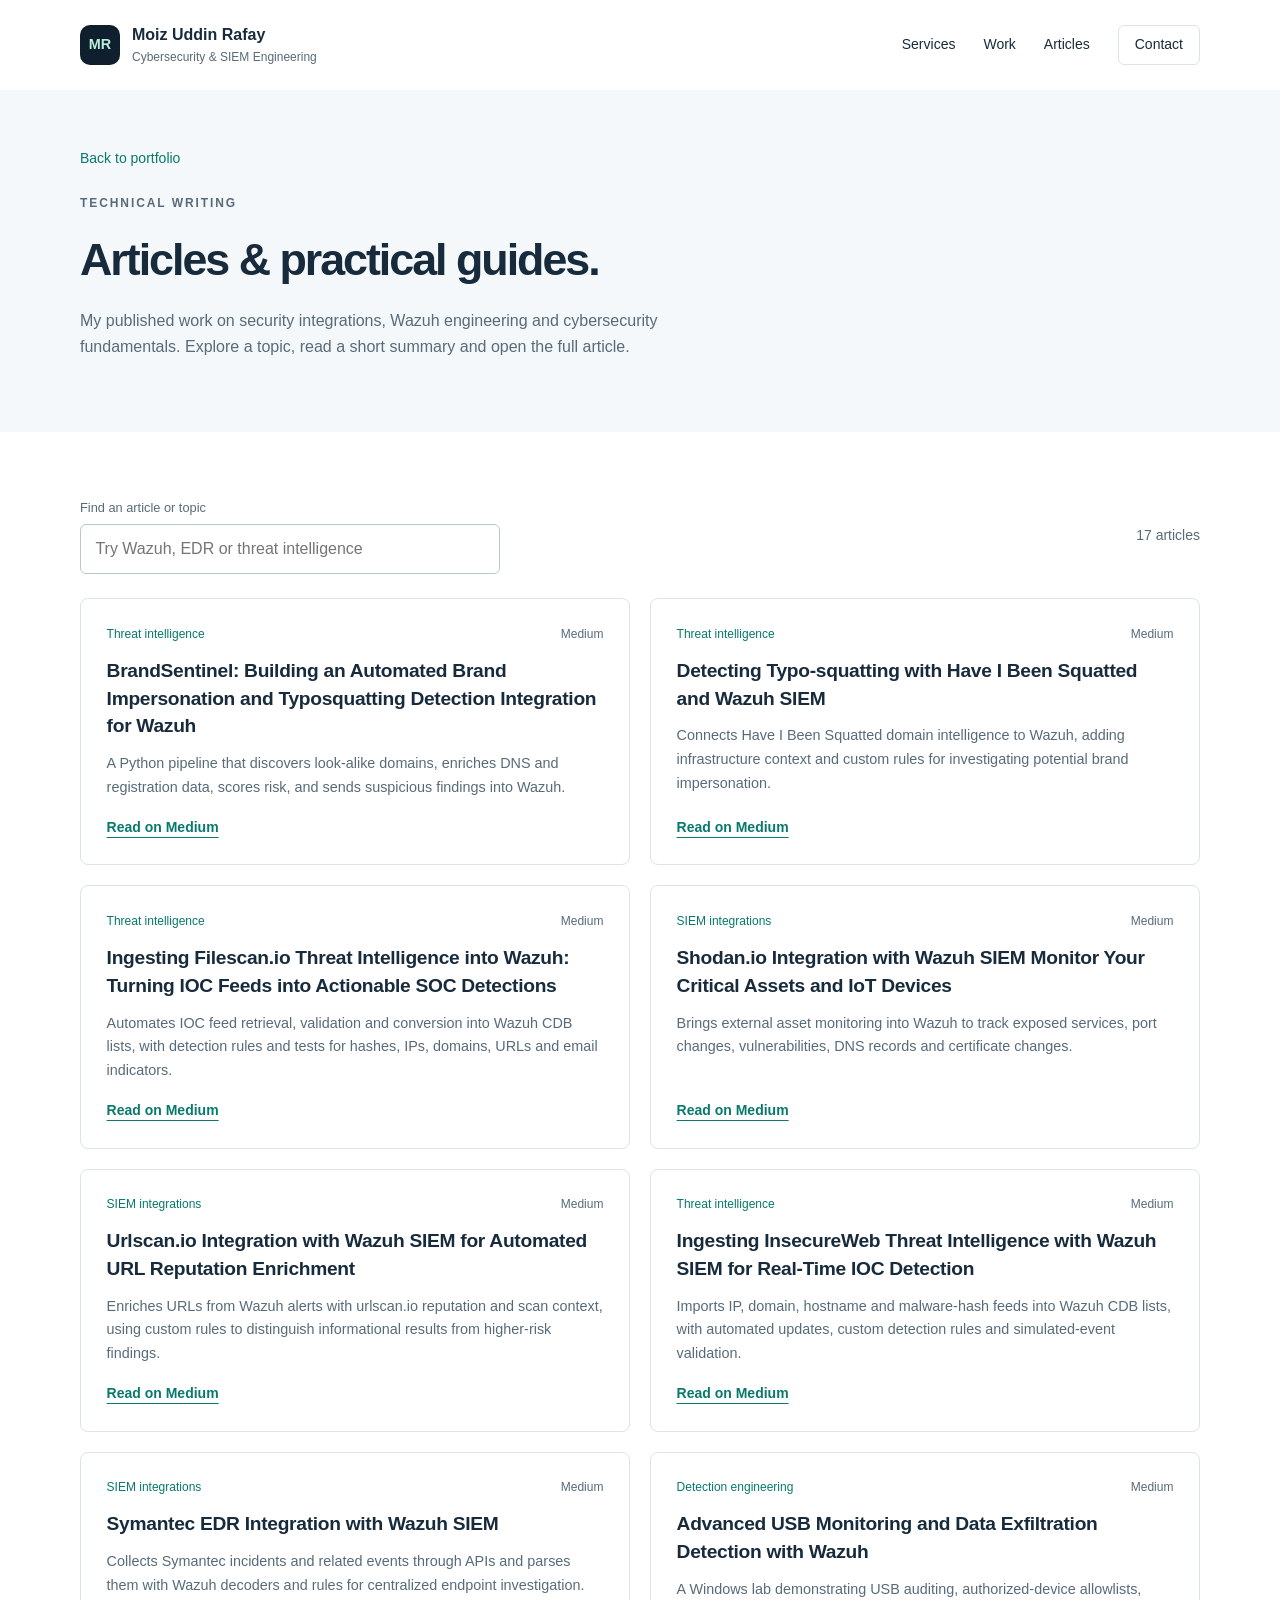
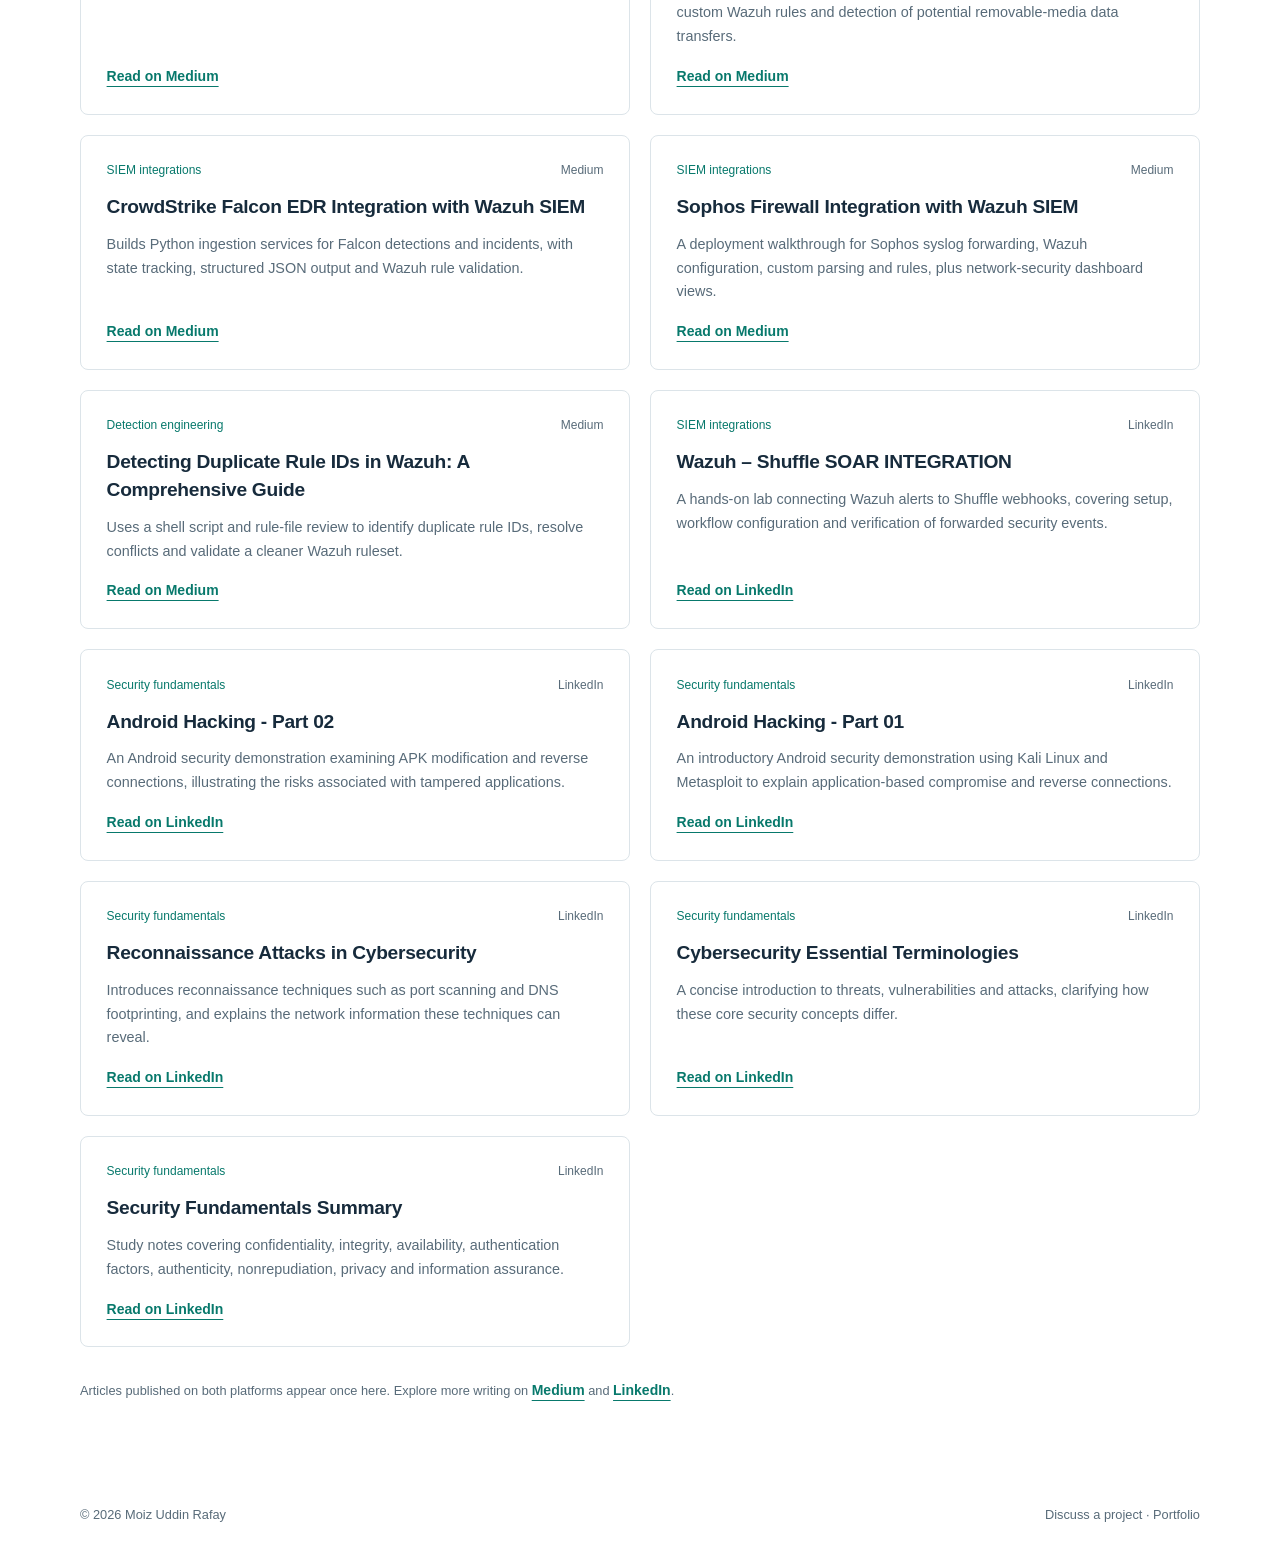
==== articles.html @ 3584c5c4 "Rebuild professional cybersecurity portfolio with services, portrait, contact links and 17 verified " ====
<!doctype html>
<html lang="en"><head><meta charset="utf-8"><meta name="viewport" content="width=device-width,initial-scale=1"><title>Technical Articles | Moiz Uddin Rafay</title><meta name="description" content="Technical articles by Moiz Uddin Rafay on Wazuh integrations, detection engineering, threat intelligence and cybersecurity fundamentals."><meta name="theme-color" content="#101f2d"><link rel="icon" href="assets/favicon.svg" type="image/svg+xml"><link rel="stylesheet" href="style.css"></head><body><a class="skip" href="#main">Skip to content</a><header class="site-header wrap"><a class="brand" href="index.html"><span class="monogram">MR</span><span class="brand-name">Moiz Uddin Rafay<small>Cybersecurity & SIEM Engineering</small></span></a><nav aria-label="Main navigation"><a href="index.html#services">Services</a><a href="index.html#work">Work</a><a href="articles.html" aria-current="page">Articles</a><a class="nav-contact" href="index.html#contact">Contact</a></nav></header><main id="main"><section class="article-hero"><div class="wrap"><a class="back-link" href="index.html">Back to portfolio</a><p class="eyebrow">Technical writing</p><h1>Articles & practical guides.</h1><p>My published work on security integrations, Wazuh engineering and cybersecurity fundamentals. Explore a topic, read a short summary and open the full article.</p></div></section><section class="section"><div class="wrap"><div class="article-tools"><div class="search-field"><label for="article-search">Find an article or topic</label><input id="article-search" type="search" placeholder="Try Wazuh, EDR or threat intelligence" autocomplete="off"></div><p id="article-count" class="article-count" role="status" aria-live="polite">17 articles</p></div><div class="article-grid"><article class="article-card"><div class="article-meta"><span>Threat intelligence</span><span>Medium</span></div><h2>BrandSentinel: Building an Automated Brand Impersonation and Typosquatting Detection Integration for Wazuh</h2><p>A Python pipeline that discovers look-alike domains, enriches DNS and registration data, scores risk, and sends suspicious findings into Wazuh.</p><a class="link" href="https://moizuddinrafay.medium.com/brandsentinel-building-an-automated-brand-impersonation-and-typosquatting-detection-integration-59d1b79fe657" aria-label="Read BrandSentinel: Building an Automated Brand Impersonation and Typosquatting Detection Integration for Wazuh on Medium">Read on Medium</a></article>
<article class="article-card"><div class="article-meta"><span>Threat intelligence</span><span>Medium</span></div><h2>Detecting Typo-squatting with Have I Been Squatted and Wazuh SIEM</h2><p>Connects Have I Been Squatted domain intelligence to Wazuh, adding infrastructure context and custom rules for investigating potential brand impersonation.</p><a class="link" href="https://moizuddinrafay.medium.com/detecting-typo-squatting-with-have-i-been-squatted-and-wazuh-siem-20140dae2206" aria-label="Read Detecting Typo-squatting with Have I Been Squatted and Wazuh SIEM on Medium">Read on Medium</a></article>
<article class="article-card"><div class="article-meta"><span>Threat intelligence</span><span>Medium</span></div><h2>Ingesting Filescan.io Threat Intelligence into Wazuh: Turning IOC Feeds into Actionable SOC Detections</h2><p>Automates IOC feed retrieval, validation and conversion into Wazuh CDB lists, with detection rules and tests for hashes, IPs, domains, URLs and email indicators.</p><a class="link" href="https://moizuddinrafay.medium.com/ingesting-filescan-io-da08d3cde99a" aria-label="Read Ingesting Filescan.io Threat Intelligence into Wazuh: Turning IOC Feeds into Actionable SOC Detections on Medium">Read on Medium</a></article>
<article class="article-card"><div class="article-meta"><span>SIEM integrations</span><span>Medium</span></div><h2>Shodan.io Integration with Wazuh SIEM Monitor Your Critical Assets and IoT Devices</h2><p>Brings external asset monitoring into Wazuh to track exposed services, port changes, vulnerabilities, DNS records and certificate changes.</p><a class="link" href="https://moizuddinrafay.medium.com/shodan-io-integration-with-wazuh-siem-monitor-your-critical-assets-and-iot-devices-91aec085e9dc" aria-label="Read Shodan.io Integration with Wazuh SIEM Monitor Your Critical Assets and IoT Devices on Medium">Read on Medium</a></article>
<article class="article-card"><div class="article-meta"><span>SIEM integrations</span><span>Medium</span></div><h2>Urlscan.io Integration with Wazuh SIEM for Automated URL Reputation Enrichment</h2><p>Enriches URLs from Wazuh alerts with urlscan.io reputation and scan context, using custom rules to distinguish informational results from higher-risk findings.</p><a class="link" href="https://moizuddinrafay.medium.com/urlscan-io-integration-with-wazuh-siem-for-automated-url-reputation-enrichment-889321269c77" aria-label="Read Urlscan.io Integration with Wazuh SIEM for Automated URL Reputation Enrichment on Medium">Read on Medium</a></article>
<article class="article-card"><div class="article-meta"><span>Threat intelligence</span><span>Medium</span></div><h2>Ingesting InsecureWeb Threat Intelligence with Wazuh SIEM for Real-Time IOC Detection</h2><p>Imports IP, domain, hostname and malware-hash feeds into Wazuh CDB lists, with automated updates, custom detection rules and simulated-event validation.</p><a class="link" href="https://moizuddinrafay.medium.com/ingesting-insecureweb-threat-intelligence-with-wazuh-siem-for-real-time-ioc-detection-5e9fc89bf382" aria-label="Read Ingesting InsecureWeb Threat Intelligence with Wazuh SIEM for Real-Time IOC Detection on Medium">Read on Medium</a></article>
<article class="article-card"><div class="article-meta"><span>SIEM integrations</span><span>Medium</span></div><h2>Symantec EDR Integration with Wazuh SIEM</h2><p>Collects Symantec incidents and related events through APIs and parses them with Wazuh decoders and rules for centralized endpoint investigation.</p><a class="link" href="https://moizuddinrafay.medium.com/symantec-edr-integration-with-wazuh-siem-90d63d24f03b" aria-label="Read Symantec EDR Integration with Wazuh SIEM on Medium">Read on Medium</a></article>
<article class="article-card"><div class="article-meta"><span>Detection engineering</span><span>Medium</span></div><h2>Advanced USB Monitoring and Data Exfiltration Detection with Wazuh</h2><p>A Windows lab demonstrating USB auditing, authorized-device allowlists, custom Wazuh rules and detection of potential removable-media data transfers.</p><a class="link" href="https://moizuddinrafay.medium.com/advanced-usb-monitoring-and-data-exfiltration-detection-with-wazuh-4a18ab8071d8" aria-label="Read Advanced USB Monitoring and Data Exfiltration Detection with Wazuh on Medium">Read on Medium</a></article>
<article class="article-card"><div class="article-meta"><span>SIEM integrations</span><span>Medium</span></div><h2>CrowdStrike Falcon EDR Integration with Wazuh SIEM</h2><p>Builds Python ingestion services for Falcon detections and incidents, with state tracking, structured JSON output and Wazuh rule validation.</p><a class="link" href="https://moizuddinrafay.medium.com/crowdstrike-falcon-edr-integration-with-wazuh-siem-a09bfdbc76fd" aria-label="Read CrowdStrike Falcon EDR Integration with Wazuh SIEM on Medium">Read on Medium</a></article>
<article class="article-card"><div class="article-meta"><span>SIEM integrations</span><span>Medium</span></div><h2>Sophos Firewall Integration with Wazuh SIEM</h2><p>A deployment walkthrough for Sophos syslog forwarding, Wazuh configuration, custom parsing and rules, plus network-security dashboard views.</p><a class="link" href="https://moizuddinrafay.medium.com/sophos-firewall-integration-with-wazuh-siem-49fbda67f73b" aria-label="Read Sophos Firewall Integration with Wazuh SIEM on Medium">Read on Medium</a></article>
<article class="article-card"><div class="article-meta"><span>Detection engineering</span><span>Medium</span></div><h2>Detecting Duplicate Rule IDs in Wazuh: A Comprehensive Guide</h2><p>Uses a shell script and rule-file review to identify duplicate rule IDs, resolve conflicts and validate a cleaner Wazuh ruleset.</p><a class="link" href="https://moizuddinrafay.medium.com/detecting-duplicate-rule-ids-in-wazuh-a-comprehensive-guide-55c1bbef27b6" aria-label="Read Detecting Duplicate Rule IDs in Wazuh: A Comprehensive Guide on Medium">Read on Medium</a></article>
<article class="article-card"><div class="article-meta"><span>SIEM integrations</span><span>LinkedIn</span></div><h2>Wazuh – Shuffle SOAR INTEGRATION</h2><p>A hands-on lab connecting Wazuh alerts to Shuffle webhooks, covering setup, workflow configuration and verification of forwarded security events.</p><a class="link" href="https://www.linkedin.com/pulse/wazuh-shuffle-soar-integration-muhammad-moiz-ud-din-rafay-xohaf" aria-label="Read Wazuh – Shuffle SOAR INTEGRATION on LinkedIn">Read on LinkedIn</a></article>
<article class="article-card"><div class="article-meta"><span>Security fundamentals</span><span>LinkedIn</span></div><h2>Android Hacking - Part 02</h2><p>An Android security demonstration examining APK modification and reverse connections, illustrating the risks associated with tampered applications.</p><a class="link" href="https://www.linkedin.com/pulse/android-hacking-part-02-muhammad-moizuddin-rafay" aria-label="Read Android Hacking - Part 02 on LinkedIn">Read on LinkedIn</a></article>
<article class="article-card"><div class="article-meta"><span>Security fundamentals</span><span>LinkedIn</span></div><h2>Android Hacking - Part 01</h2><p>An introductory Android security demonstration using Kali Linux and Metasploit to explain application-based compromise and reverse connections.</p><a class="link" href="https://www.linkedin.com/pulse/android-hacking-part-01-muhammad-moizuddin-rafay" aria-label="Read Android Hacking - Part 01 on LinkedIn">Read on LinkedIn</a></article>
<article class="article-card"><div class="article-meta"><span>Security fundamentals</span><span>LinkedIn</span></div><h2>Reconnaissance Attacks in Cybersecurity</h2><p>Introduces reconnaissance techniques such as port scanning and DNS footprinting, and explains the network information these techniques can reveal.</p><a class="link" href="https://www.linkedin.com/pulse/reconnaissance-attacks-cybersecurity-muhammad-moizuddin-rafay" aria-label="Read Reconnaissance Attacks in Cybersecurity on LinkedIn">Read on LinkedIn</a></article>
<article class="article-card"><div class="article-meta"><span>Security fundamentals</span><span>LinkedIn</span></div><h2>Cybersecurity Essential Terminologies</h2><p>A concise introduction to threats, vulnerabilities and attacks, clarifying how these core security concepts differ.</p><a class="link" href="https://www.linkedin.com/pulse/cybersecurity-essential-terminologies-muhammad-moizuddin-rafay" aria-label="Read Cybersecurity Essential Terminologies on LinkedIn">Read on LinkedIn</a></article>
<article class="article-card"><div class="article-meta"><span>Security fundamentals</span><span>LinkedIn</span></div><h2>Security Fundamentals Summary</h2><p>Study notes covering confidentiality, integrity, availability, authentication factors, authenticity, nonrepudiation, privacy and information assurance.</p><a class="link" href="https://www.linkedin.com/pulse/security-fundamentals-summary-muhammad-moizuddin-rafay" aria-label="Read Security Fundamentals Summary on LinkedIn">Read on LinkedIn</a></article></div><p id="no-results" class="empty" hidden>No articles match your search. Try another keyword.</p><p class="article-footnote">Articles published on both platforms appear once here. Explore more writing on <a class="link" href="https://moizuddinrafay.medium.com/">Medium</a> and <a class="link" href="https://linkedin.com/in/moizuddinrafay">LinkedIn</a>.</p></div></section></main><footer class="wrap site-footer"><span>© <span data-year>2026</span> Moiz Uddin Rafay</span><span><a href="index.html#contact">Discuss a project</a> · <a href="index.html">Portfolio</a></span></footer><script src="script.js"></script></body></html>
---- style.css ----
:root{--ink:#172b3c;--muted:#586b79;--navy:#101f2d;--teal:#08796c;--mint:#b9eedf;--paper:#f5f8fa;--line:#dce4e9;--white:#fff}*{box-sizing:border-box}html{scroll-behavior:smooth;scroll-padding-top:2rem}body{margin:0;font-family:Arial,Helvetica,sans-serif;color:var(--ink);background:var(--white);font-size:16px;line-height:1.65}a{color:inherit;text-decoration:none}a:focus-visible,button:focus-visible,input:focus-visible{outline:3px solid #08796c;outline-offset:5px}a:hover{color:var(--teal)}.wrap{width:min(1120px,calc(100% - 64px));margin:auto}.skip{position:absolute;top:-100px;left:1rem;padding:1rem;background:#fff;z-index:10}.skip:focus{top:1rem}.site-header{height:90px;display:flex;align-items:center;justify-content:space-between;gap:2rem}.brand{display:flex;align-items:center;gap:.75rem;font-size:1rem;font-weight:700}.monogram{display:grid;place-items:center;width:40px;height:40px;border-radius:10px;background:var(--navy);color:var(--mint);font-size:.9rem}.brand small{display:block;color:var(--muted);font-size:.75rem;font-weight:400}nav{display:flex;gap:1.75rem;align-items:center;font-size:.875rem}nav .nav-contact{border:1px solid var(--line);border-radius:6px;padding:.45rem 1rem}.hero{background:var(--navy);color:#fff;padding:65px 0 55px}.hero-grid{display:grid;grid-template-columns:1.65fr 1fr;gap:5rem;align-items:center}.eyebrow{font-size:.75rem;letter-spacing:.16em;text-transform:uppercase;font-weight:700;color:var(--teal);margin:0 0 1.25rem}.hero .eyebrow{color:var(--mint)}h1{font-size:clamp(2.7rem,4.5vw,3.8rem);line-height:1.12;letter-spacing:-.045em;margin:0 0 1.5rem;font-weight:750}h1 span{color:var(--mint)}.hero-intro{color:#c4d1dc;font-size:1.05rem;max-width:580px}.hero-intro strong{color:white;font-weight:400}.actions{display:flex;gap:.9rem;flex-wrap:wrap;margin-top:1.8rem}.button{display:inline-flex;align-items:center;justify-content:center;border-radius:6px;padding:.75rem 1.2rem;font-size:.875rem;font-weight:700;border:1px solid transparent;background:var(--teal);color:#fff}.button:hover{background:#086658;color:#fff}.hero .button{background:var(--mint);color:var(--navy)}.hero .button:hover{background:#e0fff5}.button.secondary{background:transparent;border-color:#536575;color:#fff}.button.secondary:hover{background:#233646}.availability{font-size:.8rem;color:#b2c4d2;margin-top:1.4rem}.portrait-card{background:#1d3040;border-radius:12px;overflow:hidden;border:1px solid #385164}.portrait-card img{display:block;width:100%;height:285px;object-fit:cover;object-position:50% 28%;background:#dbe3e7}.portrait-caption{padding:1.2rem 1.4rem;display:flex;align-items:center;justify-content:space-between;gap:.75rem}.portrait-caption strong{display:block;font-size:1rem}.portrait-caption span{color:#bfd1df;font-size:.8rem}.ambassador-label{border:1px solid #638478;border-radius:5px;padding:.35rem .6rem;color:var(--mint)!important;font-size:.75rem;line-height:1.4}.hero-note{display:flex;gap:1.75rem;flex-wrap:wrap;margin-top:3rem;padding-top:1.5rem;border-top:1px solid #334552;font-size:.8rem;color:#c7d5de}.hero-note a{color:var(--mint)}.section{padding:65px 0}.section.soft{background:var(--paper)}.section-head{display:flex;align-items:flex-end;justify-content:space-between;gap:3rem;margin-bottom:2rem}.section-head h2,h2{font-size:clamp(1.8rem,3vw,2.4rem);line-height:1.2;letter-spacing:-.035em;margin:0}.section-head p{max-width:380px;margin:0;color:var(--muted);font-size:1rem}.section .eyebrow{margin-bottom:.65rem}.services{display:grid;grid-template-columns:repeat(3,1fr);gap:1.25rem}.card{background:#fff;border:1px solid var(--line);border-radius:10px;padding:1.8rem}.card h3{font-size:1.15rem;line-height:1.35;margin:1rem 0 .75rem;letter-spacing:-.02em}.card p{font-size:1rem;color:var(--muted);margin:.75rem 0 1rem}.icon{width:40px;height:40px;color:var(--teal);background:#e8f5f1;border-radius:8px;display:grid;place-items:center}.icon svg{width:23px;height:23px;fill:none;stroke:currentColor;stroke-width:1.7;stroke-linecap:round;stroke-linejoin:round}.small-list{list-style:none;padding:0;font-size:.85rem;color:var(--muted);margin:0}.small-list li{padding:.25rem 0}.small-list li::before{content:'·';margin-right:.5rem;color:var(--teal);font-weight:700}.project-grid{display:grid;grid-template-columns:repeat(3,1fr);gap:1.25rem}.project{border:1px solid var(--line);border-radius:10px;overflow:hidden;display:flex;flex-direction:column}.project-top{padding:1.5rem 1.6rem;background:var(--navy);color:#fff;min-height:100px;display:flex;align-items:center;gap:.7rem}.project-top span{font-size:.75rem;color:var(--mint);border:1px solid #49635e;border-radius:4px;padding:.25rem .5rem}.project-top strong{font-size:1.15rem}.project-body{padding:1.6rem;display:flex;flex:1;flex-direction:column}.project h3{font-size:1.15rem;line-height:1.4;margin:0 0 .65rem}.project p{font-size:1rem;color:var(--muted);margin:0 0 1.2rem}.link{color:var(--teal);font-weight:700;font-size:.875rem;display:inline-block;text-decoration:underline;text-underline-offset:5px}.project .link{margin-top:auto;align-self:flex-start}.about-grid{display:grid;grid-template-columns:1.4fr 1fr;gap:4rem}.about-grid p{color:var(--muted);font-size:1rem}.skill-tags{display:flex;flex-wrap:wrap;gap:.5rem;margin-top:1.5rem}.skill-tags span{border:1px solid var(--line);border-radius:5px;padding:.4rem .7rem;font-size:.8rem;background:white}.ambassador{background:white;border:1px solid var(--line);border-top:3px solid var(--teal);border-radius:8px;padding:2rem}.ambassador h3{font-size:1.5rem;letter-spacing:-.03em;margin:.5rem 0}.ambassador .eyebrow{font-size:.75rem}.writing-banner{display:flex;align-items:center;justify-content:space-between;gap:3rem;padding:2.5rem;border:1px solid var(--line);border-radius:10px}.writing-banner p{color:var(--muted);font-size:1rem;max-width:600px;margin-bottom:0}.writing-banner .button{flex-shrink:0}.contact-section{background:var(--navy);color:white;padding:65px 0}.contact-grid{display:grid;grid-template-columns:1fr 1.1fr;gap:4rem;align-items:start}.contact-section .eyebrow{color:var(--mint)}.contact-section p{color:#c2d0dc;font-size:1rem}.contacts{display:grid;gap:.6rem}.contact-link{display:flex;justify-content:space-between;align-items:center;gap:1rem;padding:1rem 1.2rem;border:1px solid #354b5e;border-radius:6px;background:#1b2d3c;overflow-wrap:anywhere}.contact-link:hover{border-color:var(--mint);color:var(--mint)}.contact-link small{font-size:.8rem;color:#aac1d1}.contact-link strong{font-size:.875rem;font-weight:500}.site-footer{padding:1.5rem 0;display:flex;justify-content:space-between;gap:1rem;flex-wrap:wrap;color:var(--muted);font-size:.8rem}.article-hero{background:var(--paper);padding:55px 0}.article-hero h1{font-size:2.8rem}.article-hero p{max-width:650px;color:var(--muted)}.article-tools{display:flex;align-items:center;justify-content:space-between;gap:1.5rem;margin-bottom:1.5rem}.search-field{width:min(420px,100%)}.search-field label{display:block;font-size:.8rem;color:var(--muted);margin-bottom:.35rem}.search-field input{width:100%;border:1px solid #b8c8d3;border-radius:6px;padding:.7rem .9rem;font:inherit;background:white;color:var(--ink)}.article-count{color:var(--muted);font-size:.875rem}.article-grid{display:grid;grid-template-columns:1fr 1fr;gap:1.25rem}.article-card{display:flex;flex-direction:column;border:1px solid var(--line);border-radius:8px;padding:1.6rem}.article-meta{display:flex;justify-content:space-between;gap:.5rem;font-size:.75rem;color:var(--teal)}.article-meta span:last-child{color:var(--muted)}.article-card h2{font-size:1.2rem;line-height:1.45;letter-spacing:-.015em;margin:.75rem 0}.article-card p{color:var(--muted);font-size:.9rem;margin:0 0 1rem}.article-card .link{margin-top:auto;align-self:flex-start}.article-card[hidden]{display:none}.empty{padding:2rem;background:var(--paper);border-radius:6px}.article-footnote{font-size:.8rem;color:var(--muted);margin-top:2rem}.back-link{display:inline-block;font-size:.875rem;color:var(--teal);margin-bottom:1.5rem}@media(min-width:1600px){.hero{padding-block:85px}}@media(max-width:900px){.hero-grid{gap:2rem}.hero-grid{grid-template-columns:1.5fr 1fr}.portrait-card img{height:250px}.portrait-caption{display:block}.ambassador-label{display:inline-block;margin-top:.6rem}.services,.project-grid{grid-template-columns:1fr}.card{display:grid;grid-template-columns:40px 1fr;column-gap:1rem}.card h3{margin:0 0 .5rem}.card p,.card ul{grid-column:2}.project-top{min-height:0}.about-grid,.contact-grid{gap:2rem}.writing-banner{padding:2rem;gap:2rem}}@media(max-width:620px){.wrap{width:calc(100% - 36px)}.site-header{height:auto;min-height:90px;gap:1rem;align-items:center;padding-block:1rem}.brand small{display:none}.brand-name{max-width:105px;line-height:1.3}.brand{font-size:.8rem;gap:.5rem}.monogram{width:33px;height:33px;flex-shrink:0}nav{gap:.7rem;flex-wrap:wrap;justify-content:flex-end;font-size:.8rem}nav .nav-contact{padding:.3rem .5rem}.hero{padding:40px 0}.hero-grid{grid-template-columns:1fr;gap:2.5rem}h1{font-size:2.65rem}.hero-intro{font-size:1rem}.portrait-card{max-width:340px}.portrait-card img{height:260px}.portrait-caption{display:flex}.ambassador-label{margin:0}.hero-note{gap:.7rem 1.25rem;margin-top:2rem}.section{padding:45px 0}.section-head{display:block;margin-bottom:1.5rem}.section-head p{margin-top:1rem}.about-grid,.contact-grid,.article-grid{grid-template-columns:1fr}.writing-banner{display:block;padding:1.5rem}.writing-banner .button{margin-top:1.5rem}.contact-section{padding:45px 0}.contact-link{display:block}.contact-link small,.contact-link strong{display:block}.contact-link strong{font-size:.85rem;margin-top:.25rem}.article-hero{padding:35px 0}.article-hero h1{font-size:2.2rem}.article-tools{display:block}.article-count{margin-top:.75rem}.card{padding:1.5rem}.site-footer{font-size:.75rem}}@media(prefers-reduced-motion:reduce){html{scroll-behavior:auto}}
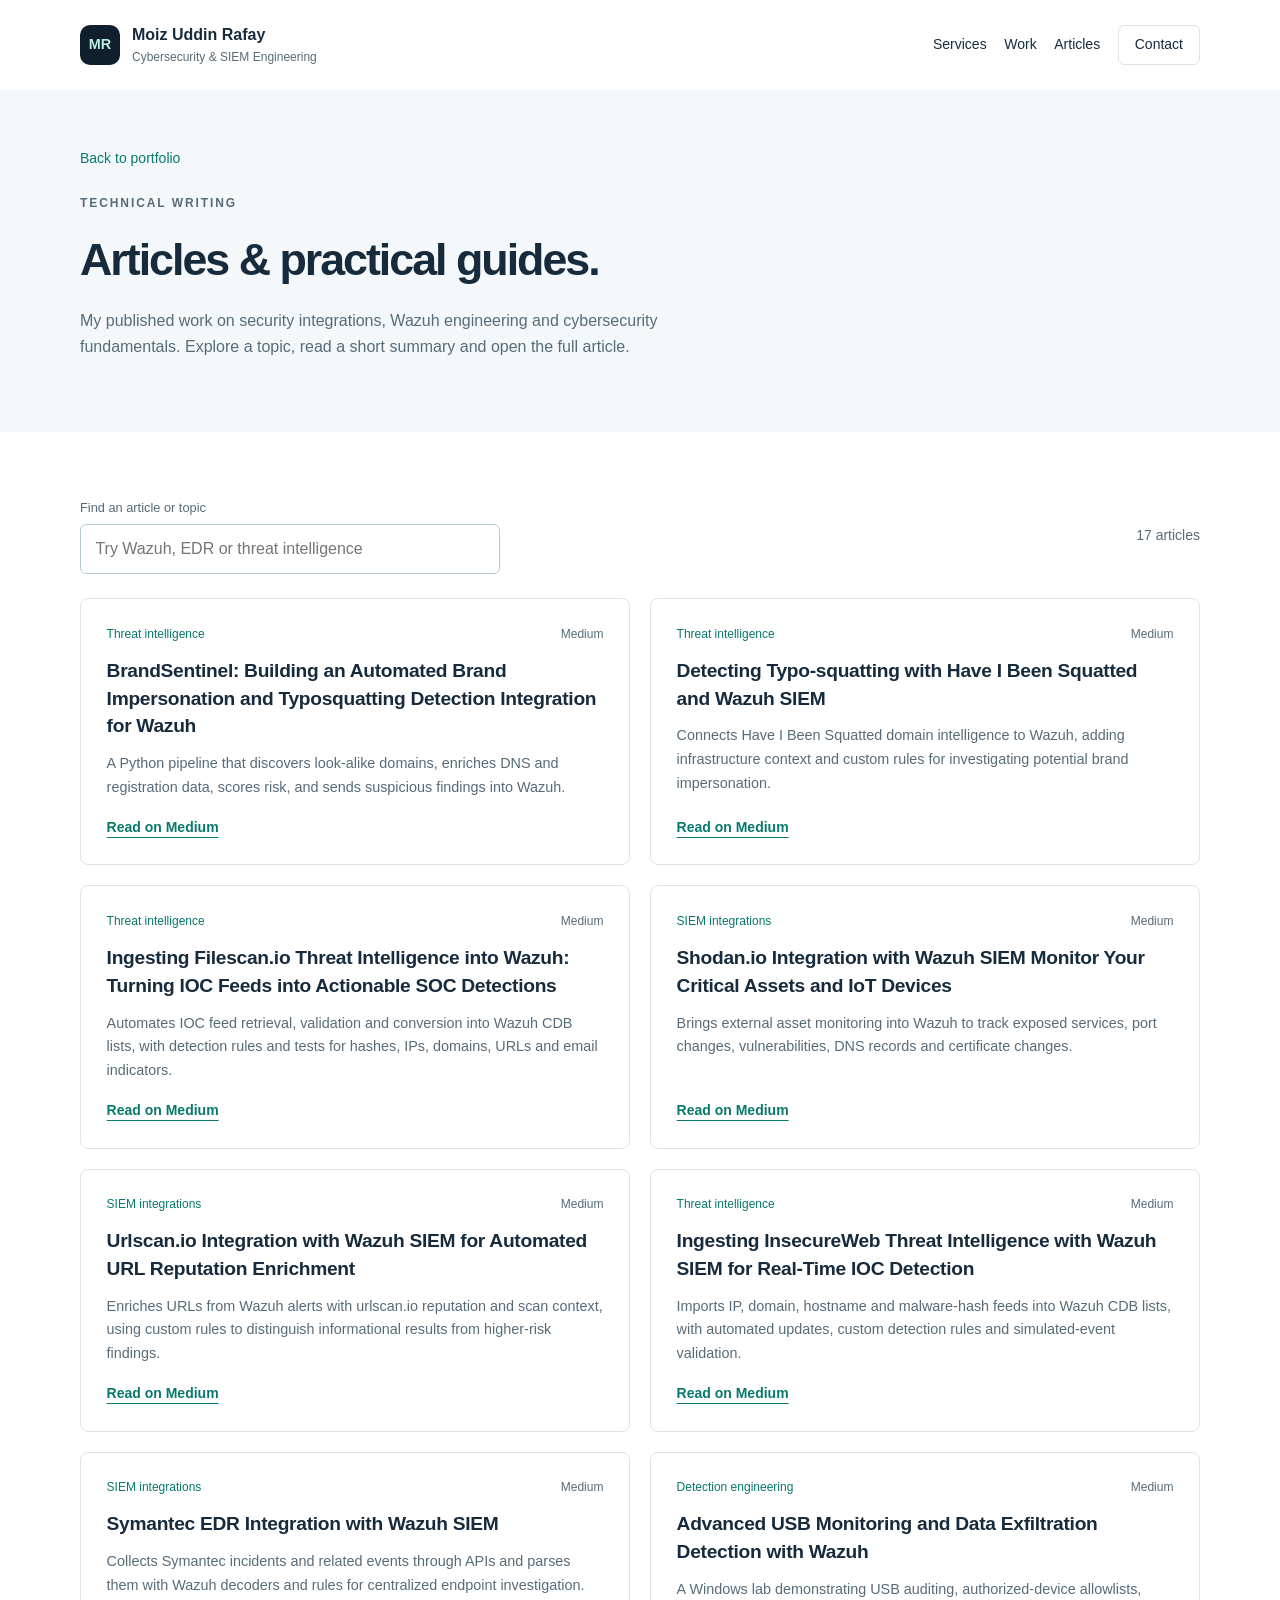
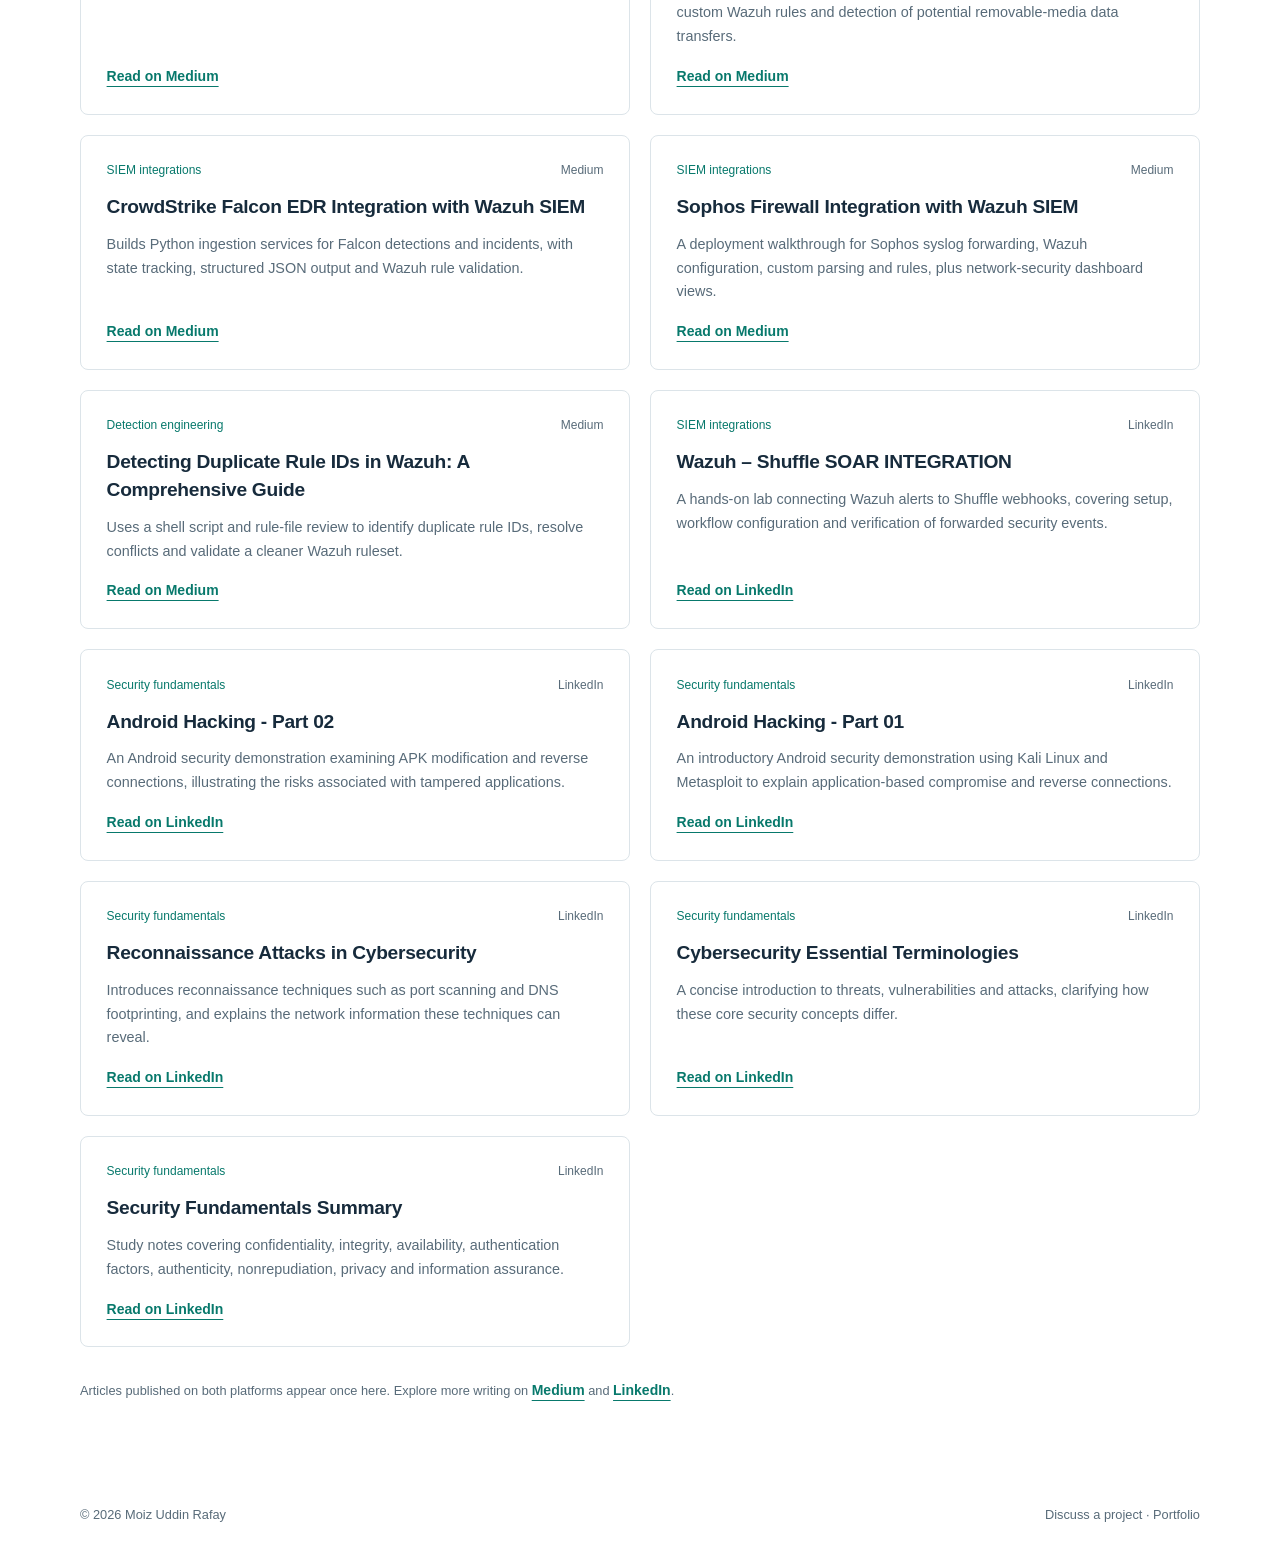
==== commit 05688c75: "Enhance cybersecurity portfolio with client deployments, credentials and updated portrait" ====
--- a/articles.html
+++ b/articles.html
@@ -10,7 +10,7 @@
 <article class="article-card"><div class="article-meta"><span>SIEM integrations</span><span>Medium</span></div><h2>CrowdStrike Falcon EDR Integration with Wazuh SIEM</h2><p>Builds Python ingestion services for Falcon detections and incidents, with state tracking, structured JSON output and Wazuh rule validation.</p><a class="link" href="https://moizuddinrafay.medium.com/crowdstrike-falcon-edr-integration-with-wazuh-siem-a09bfdbc76fd" aria-label="Read CrowdStrike Falcon EDR Integration with Wazuh SIEM on Medium">Read on Medium</a></article>
 <article class="article-card"><div class="article-meta"><span>SIEM integrations</span><span>Medium</span></div><h2>Sophos Firewall Integration with Wazuh SIEM</h2><p>A deployment walkthrough for Sophos syslog forwarding, Wazuh configuration, custom parsing and rules, plus network-security dashboard views.</p><a class="link" href="https://moizuddinrafay.medium.com/sophos-firewall-integration-with-wazuh-siem-49fbda67f73b" aria-label="Read Sophos Firewall Integration with Wazuh SIEM on Medium">Read on Medium</a></article>
 <article class="article-card"><div class="article-meta"><span>Detection engineering</span><span>Medium</span></div><h2>Detecting Duplicate Rule IDs in Wazuh: A Comprehensive Guide</h2><p>Uses a shell script and rule-file review to identify duplicate rule IDs, resolve conflicts and validate a cleaner Wazuh ruleset.</p><a class="link" href="https://moizuddinrafay.medium.com/detecting-duplicate-rule-ids-in-wazuh-a-comprehensive-guide-55c1bbef27b6" aria-label="Read Detecting Duplicate Rule IDs in Wazuh: A Comprehensive Guide on Medium">Read on Medium</a></article>
-<article class="article-card"><div class="article-meta"><span>SIEM integrations</span><span>LinkedIn</span></div><h2>Wazuh – Shuffle SOAR INTEGRATION</h2><p>A hands-on lab connecting Wazuh alerts to Shuffle webhooks, covering setup, workflow configuration and verification of forwarded security events.</p><a class="link" href="https://www.linkedin.com/pulse/wazuh-shuffle-soar-integration-muhammad-moiz-ud-din-rafay-xohaf" aria-label="Read Wazuh – Shuffle SOAR INTEGRATION on LinkedIn">Read on LinkedIn</a></article>
+<article class="article-card"><div class="article-meta"><span>SIEM integrations</span><span>LinkedIn</span></div><h2>Wazuh – Shuffle SOAR INTEGRATION</h2><p>A hands-on lab connecting Wazuh alerts to Shuffle webhooks, covering setup, workflow configuration and verification of forwarded security events.</p><a class="link" href="https://medium.com/@moizuddinrafay/wazuh-shuffle-soar-integration-f442afaba1c6?sharedUserId=moizuddinrafay" aria-label="Read Wazuh – Shuffle SOAR INTEGRATION on LinkedIn">Read on LinkedIn</a></article>
 <article class="article-card"><div class="article-meta"><span>Security fundamentals</span><span>LinkedIn</span></div><h2>Android Hacking - Part 02</h2><p>An Android security demonstration examining APK modification and reverse connections, illustrating the risks associated with tampered applications.</p><a class="link" href="https://www.linkedin.com/pulse/android-hacking-part-02-muhammad-moizuddin-rafay" aria-label="Read Android Hacking - Part 02 on LinkedIn">Read on LinkedIn</a></article>
 <article class="article-card"><div class="article-meta"><span>Security fundamentals</span><span>LinkedIn</span></div><h2>Android Hacking - Part 01</h2><p>An introductory Android security demonstration using Kali Linux and Metasploit to explain application-based compromise and reverse connections.</p><a class="link" href="https://www.linkedin.com/pulse/android-hacking-part-01-muhammad-moizuddin-rafay" aria-label="Read Android Hacking - Part 01 on LinkedIn">Read on LinkedIn</a></article>
 <article class="article-card"><div class="article-meta"><span>Security fundamentals</span><span>LinkedIn</span></div><h2>Reconnaissance Attacks in Cybersecurity</h2><p>Introduces reconnaissance techniques such as port scanning and DNS footprinting, and explains the network information these techniques can reveal.</p><a class="link" href="https://www.linkedin.com/pulse/reconnaissance-attacks-cybersecurity-muhammad-moizuddin-rafay" aria-label="Read Reconnaissance Attacks in Cybersecurity on LinkedIn">Read on LinkedIn</a></article>
--- a/style.css
+++ b/style.css
@@ -1 +1,5 @@
 :root{--ink:#172b3c;--muted:#586b79;--navy:#101f2d;--teal:#08796c;--mint:#b9eedf;--paper:#f5f8fa;--line:#dce4e9;--white:#fff}*{box-sizing:border-box}html{scroll-behavior:smooth;scroll-padding-top:2rem}body{margin:0;font-family:Arial,Helvetica,sans-serif;color:var(--ink);background:var(--white);font-size:16px;line-height:1.65}a{color:inherit;text-decoration:none}a:focus-visible,button:focus-visible,input:focus-visible{outline:3px solid #08796c;outline-offset:5px}a:hover{color:var(--teal)}.wrap{width:min(1120px,calc(100% - 64px));margin:auto}.skip{position:absolute;top:-100px;left:1rem;padding:1rem;background:#fff;z-index:10}.skip:focus{top:1rem}.site-header{height:90px;display:flex;align-items:center;justify-content:space-between;gap:2rem}.brand{display:flex;align-items:center;gap:.75rem;font-size:1rem;font-weight:700}.monogram{display:grid;place-items:center;width:40px;height:40px;border-radius:10px;background:var(--navy);color:var(--mint);font-size:.9rem}.brand small{display:block;color:var(--muted);font-size:.75rem;font-weight:400}nav{display:flex;gap:1.75rem;align-items:center;font-size:.875rem}nav .nav-contact{border:1px solid var(--line);border-radius:6px;padding:.45rem 1rem}.hero{background:var(--navy);color:#fff;padding:65px 0 55px}.hero-grid{display:grid;grid-template-columns:1.65fr 1fr;gap:5rem;align-items:center}.eyebrow{font-size:.75rem;letter-spacing:.16em;text-transform:uppercase;font-weight:700;color:var(--teal);margin:0 0 1.25rem}.hero .eyebrow{color:var(--mint)}h1{font-size:clamp(2.7rem,4.5vw,3.8rem);line-height:1.12;letter-spacing:-.045em;margin:0 0 1.5rem;font-weight:750}h1 span{color:var(--mint)}.hero-intro{color:#c4d1dc;font-size:1.05rem;max-width:580px}.hero-intro strong{color:white;font-weight:400}.actions{display:flex;gap:.9rem;flex-wrap:wrap;margin-top:1.8rem}.button{display:inline-flex;align-items:center;justify-content:center;border-radius:6px;padding:.75rem 1.2rem;font-size:.875rem;font-weight:700;border:1px solid transparent;background:var(--teal);color:#fff}.button:hover{background:#086658;color:#fff}.hero .button{background:var(--mint);color:var(--navy)}.hero .button:hover{background:#e0fff5}.button.secondary{background:transparent;border-color:#536575;color:#fff}.button.secondary:hover{background:#233646}.availability{font-size:.8rem;color:#b2c4d2;margin-top:1.4rem}.portrait-card{background:#1d3040;border-radius:12px;overflow:hidden;border:1px solid #385164}.portrait-card img{display:block;width:100%;height:285px;object-fit:cover;object-position:50% 28%;background:#dbe3e7}.portrait-caption{padding:1.2rem 1.4rem;display:flex;align-items:center;justify-content:space-between;gap:.75rem}.portrait-caption strong{display:block;font-size:1rem}.portrait-caption span{color:#bfd1df;font-size:.8rem}.ambassador-label{border:1px solid #638478;border-radius:5px;padding:.35rem .6rem;color:var(--mint)!important;font-size:.75rem;line-height:1.4}.hero-note{display:flex;gap:1.75rem;flex-wrap:wrap;margin-top:3rem;padding-top:1.5rem;border-top:1px solid #334552;font-size:.8rem;color:#c7d5de}.hero-note a{color:var(--mint)}.section{padding:65px 0}.section.soft{background:var(--paper)}.section-head{display:flex;align-items:flex-end;justify-content:space-between;gap:3rem;margin-bottom:2rem}.section-head h2,h2{font-size:clamp(1.8rem,3vw,2.4rem);line-height:1.2;letter-spacing:-.035em;margin:0}.section-head p{max-width:380px;margin:0;color:var(--muted);font-size:1rem}.section .eyebrow{margin-bottom:.65rem}.services{display:grid;grid-template-columns:repeat(3,1fr);gap:1.25rem}.card{background:#fff;border:1px solid var(--line);border-radius:10px;padding:1.8rem}.card h3{font-size:1.15rem;line-height:1.35;margin:1rem 0 .75rem;letter-spacing:-.02em}.card p{font-size:1rem;color:var(--muted);margin:.75rem 0 1rem}.icon{width:40px;height:40px;color:var(--teal);background:#e8f5f1;border-radius:8px;display:grid;place-items:center}.icon svg{width:23px;height:23px;fill:none;stroke:currentColor;stroke-width:1.7;stroke-linecap:round;stroke-linejoin:round}.small-list{list-style:none;padding:0;font-size:.85rem;color:var(--muted);margin:0}.small-list li{padding:.25rem 0}.small-list li::before{content:'·';margin-right:.5rem;color:var(--teal);font-weight:700}.project-grid{display:grid;grid-template-columns:repeat(3,1fr);gap:1.25rem}.project{border:1px solid var(--line);border-radius:10px;overflow:hidden;display:flex;flex-direction:column}.project-top{padding:1.5rem 1.6rem;background:var(--navy);color:#fff;min-height:100px;display:flex;align-items:center;gap:.7rem}.project-top span{font-size:.75rem;color:var(--mint);border:1px solid #49635e;border-radius:4px;padding:.25rem .5rem}.project-top strong{font-size:1.15rem}.project-body{padding:1.6rem;display:flex;flex:1;flex-direction:column}.project h3{font-size:1.15rem;line-height:1.4;margin:0 0 .65rem}.project p{font-size:1rem;color:var(--muted);margin:0 0 1.2rem}.link{color:var(--teal);font-weight:700;font-size:.875rem;display:inline-block;text-decoration:underline;text-underline-offset:5px}.project .link{margin-top:auto;align-self:flex-start}.about-grid{display:grid;grid-template-columns:1.4fr 1fr;gap:4rem}.about-grid p{color:var(--muted);font-size:1rem}.skill-tags{display:flex;flex-wrap:wrap;gap:.5rem;margin-top:1.5rem}.skill-tags span{border:1px solid var(--line);border-radius:5px;padding:.4rem .7rem;font-size:.8rem;background:white}.ambassador{background:white;border:1px solid var(--line);border-top:3px solid var(--teal);border-radius:8px;padding:2rem}.ambassador h3{font-size:1.5rem;letter-spacing:-.03em;margin:.5rem 0}.ambassador .eyebrow{font-size:.75rem}.writing-banner{display:flex;align-items:center;justify-content:space-between;gap:3rem;padding:2.5rem;border:1px solid var(--line);border-radius:10px}.writing-banner p{color:var(--muted);font-size:1rem;max-width:600px;margin-bottom:0}.writing-banner .button{flex-shrink:0}.contact-section{background:var(--navy);color:white;padding:65px 0}.contact-grid{display:grid;grid-template-columns:1fr 1.1fr;gap:4rem;align-items:start}.contact-section .eyebrow{color:var(--mint)}.contact-section p{color:#c2d0dc;font-size:1rem}.contacts{display:grid;gap:.6rem}.contact-link{display:flex;justify-content:space-between;align-items:center;gap:1rem;padding:1rem 1.2rem;border:1px solid #354b5e;border-radius:6px;background:#1b2d3c;overflow-wrap:anywhere}.contact-link:hover{border-color:var(--mint);color:var(--mint)}.contact-link small{font-size:.8rem;color:#aac1d1}.contact-link strong{font-size:.875rem;font-weight:500}.site-footer{padding:1.5rem 0;display:flex;justify-content:space-between;gap:1rem;flex-wrap:wrap;color:var(--muted);font-size:.8rem}.article-hero{background:var(--paper);padding:55px 0}.article-hero h1{font-size:2.8rem}.article-hero p{max-width:650px;color:var(--muted)}.article-tools{display:flex;align-items:center;justify-content:space-between;gap:1.5rem;margin-bottom:1.5rem}.search-field{width:min(420px,100%)}.search-field label{display:block;font-size:.8rem;color:var(--muted);margin-bottom:.35rem}.search-field input{width:100%;border:1px solid #b8c8d3;border-radius:6px;padding:.7rem .9rem;font:inherit;background:white;color:var(--ink)}.article-count{color:var(--muted);font-size:.875rem}.article-grid{display:grid;grid-template-columns:1fr 1fr;gap:1.25rem}.article-card{display:flex;flex-direction:column;border:1px solid var(--line);border-radius:8px;padding:1.6rem}.article-meta{display:flex;justify-content:space-between;gap:.5rem;font-size:.75rem;color:var(--teal)}.article-meta span:last-child{color:var(--muted)}.article-card h2{font-size:1.2rem;line-height:1.45;letter-spacing:-.015em;margin:.75rem 0}.article-card p{color:var(--muted);font-size:.9rem;margin:0 0 1rem}.article-card .link{margin-top:auto;align-self:flex-start}.article-card[hidden]{display:none}.empty{padding:2rem;background:var(--paper);border-radius:6px}.article-footnote{font-size:.8rem;color:var(--muted);margin-top:2rem}.back-link{display:inline-block;font-size:.875rem;color:var(--teal);margin-bottom:1.5rem}@media(min-width:1600px){.hero{padding-block:85px}}@media(max-width:900px){.hero-grid{gap:2rem}.hero-grid{grid-template-columns:1.5fr 1fr}.portrait-card img{height:250px}.portrait-caption{display:block}.ambassador-label{display:inline-block;margin-top:.6rem}.services,.project-grid{grid-template-columns:1fr}.card{display:grid;grid-template-columns:40px 1fr;column-gap:1rem}.card h3{margin:0 0 .5rem}.card p,.card ul{grid-column:2}.project-top{min-height:0}.about-grid,.contact-grid{gap:2rem}.writing-banner{padding:2rem;gap:2rem}}@media(max-width:620px){.wrap{width:calc(100% - 36px)}.site-header{height:auto;min-height:90px;gap:1rem;align-items:center;padding-block:1rem}.brand small{display:none}.brand-name{max-width:105px;line-height:1.3}.brand{font-size:.8rem;gap:.5rem}.monogram{width:33px;height:33px;flex-shrink:0}nav{gap:.7rem;flex-wrap:wrap;justify-content:flex-end;font-size:.8rem}nav .nav-contact{padding:.3rem .5rem}.hero{padding:40px 0}.hero-grid{grid-template-columns:1fr;gap:2.5rem}h1{font-size:2.65rem}.hero-intro{font-size:1rem}.portrait-card{max-width:340px}.portrait-card img{height:260px}.portrait-caption{display:flex}.ambassador-label{margin:0}.hero-note{gap:.7rem 1.25rem;margin-top:2rem}.section{padding:45px 0}.section-head{display:block;margin-bottom:1.5rem}.section-head p{margin-top:1rem}.about-grid,.contact-grid,.article-grid{grid-template-columns:1fr}.writing-banner{display:block;padding:1.5rem}.writing-banner .button{margin-top:1.5rem}.contact-section{padding:45px 0}.contact-link{display:block}.contact-link small,.contact-link strong{display:block}.contact-link strong{font-size:.85rem;margin-top:.25rem}.article-hero{padding:35px 0}.article-hero h1{font-size:2.2rem}.article-tools{display:block}.article-count{margin-top:.75rem}.card{padding:1.5rem}.site-footer{font-size:.75rem}}@media(prefers-reduced-motion:reduce){html{scroll-behavior:auto}}
+
+/* Updated professional portfolio */
+.hero-grid{grid-template-columns:1.35fr 1fr;gap:4rem}.portrait-card{border:0;background:#d9e6e9;border-radius:14px;box-shadow:0 20px 50px #07162244}.portrait-card img{height:365px;object-fit:contain;object-position:center bottom;background:linear-gradient(145deg,#edf4f5,#b4cbd0);padding-top:20px}.portrait-caption{background:#1d3548}.hero h1{font-size:clamp(2.65rem,4.5vw,4rem)}.client-grid,.background-grid{display:grid;grid-template-columns:1fr 1fr;gap:1.5rem}.client-project{border:1px solid var(--line);border-radius:12px;padding:2rem;background:#fff}.client-project h3{font-size:1.6rem;line-height:1.3;letter-spacing:-.03em;margin:.7rem 0}.project-role{font-weight:700;color:var(--teal)!important;font-size:.85rem}.client-project p,.client-project li{color:var(--muted)}.client-project ul{padding-left:1.2rem}.credentials-grid{display:grid;grid-template-columns:repeat(3,1fr);gap:1rem}.credential{border:1px solid var(--line);border-radius:10px;padding:1.6rem;background:white;display:flex;flex-direction:column;align-items:flex-start}.issuer{color:var(--teal);font-weight:800;font-size:1.3rem;letter-spacing:-.04em}.credential h3{font-size:1.1rem;margin:.8rem 0 .3rem}.credential p{font-size:.85rem;color:var(--muted);margin:.3rem 0 1rem}.credential .link{margin-top:auto;font-size:.8rem}.background{margin-top:1.5rem;border:1px solid var(--line);border-radius:8px;padding:1.3rem 1.6rem;background:white}.background summary{cursor:pointer;font-weight:700;color:var(--teal)}.background-grid{margin-top:1rem;gap:2rem}.background-grid h3{font-size:1.1rem}.background-grid li,.background-grid p{font-size:.9rem;color:var(--muted);margin-bottom:.6rem}.background-grid ul{padding-left:1.1rem}.profile-strip{display:flex;flex-wrap:wrap;gap:2rem;border-top:1px solid #354b5e;padding-top:1.8rem;margin-top:2rem}.profile-strip a{display:flex;align-items:center;gap:.65rem;font-size:.85rem}.profile-logo{width:30px;height:30px;border-radius:5px;background:#eaf2f5;color:#163245;display:grid;place-items:center;font-weight:800}.contacts .contact-link{display:block}.contacts .contact-link strong,.contacts .contact-link small{display:block}.site-header nav{gap:1.1rem}@media(max-width:900px){.hero-grid{gap:2rem}.portrait-card img{height:320px}.credentials-grid{grid-template-columns:repeat(2,1fr)}}@media(max-width:620px){.hero-grid,.client-grid,.background-grid{grid-template-columns:1fr}.portrait-card{max-width:400px}.portrait-card img{height:340px}.credentials-grid{grid-template-columns:1fr 1fr;gap:.65rem}.credential{padding:1rem}.credential h3{font-size:.95rem}.issuer{font-size:1.1rem}.profile-strip{gap:1rem}.site-header{flex-wrap:wrap}.brand-name{max-width:none}.site-header nav{width:100%;justify-content:space-between;gap:.5rem}.client-project{padding:1.5rem}}@media(max-width:360px){.credentials-grid{grid-template-columns:1fr}}
+.issuer{display:flex;align-items:center;gap:.6rem}.contacts small img{filter:invert(1);vertical-align:middle;margin-right:.35rem}
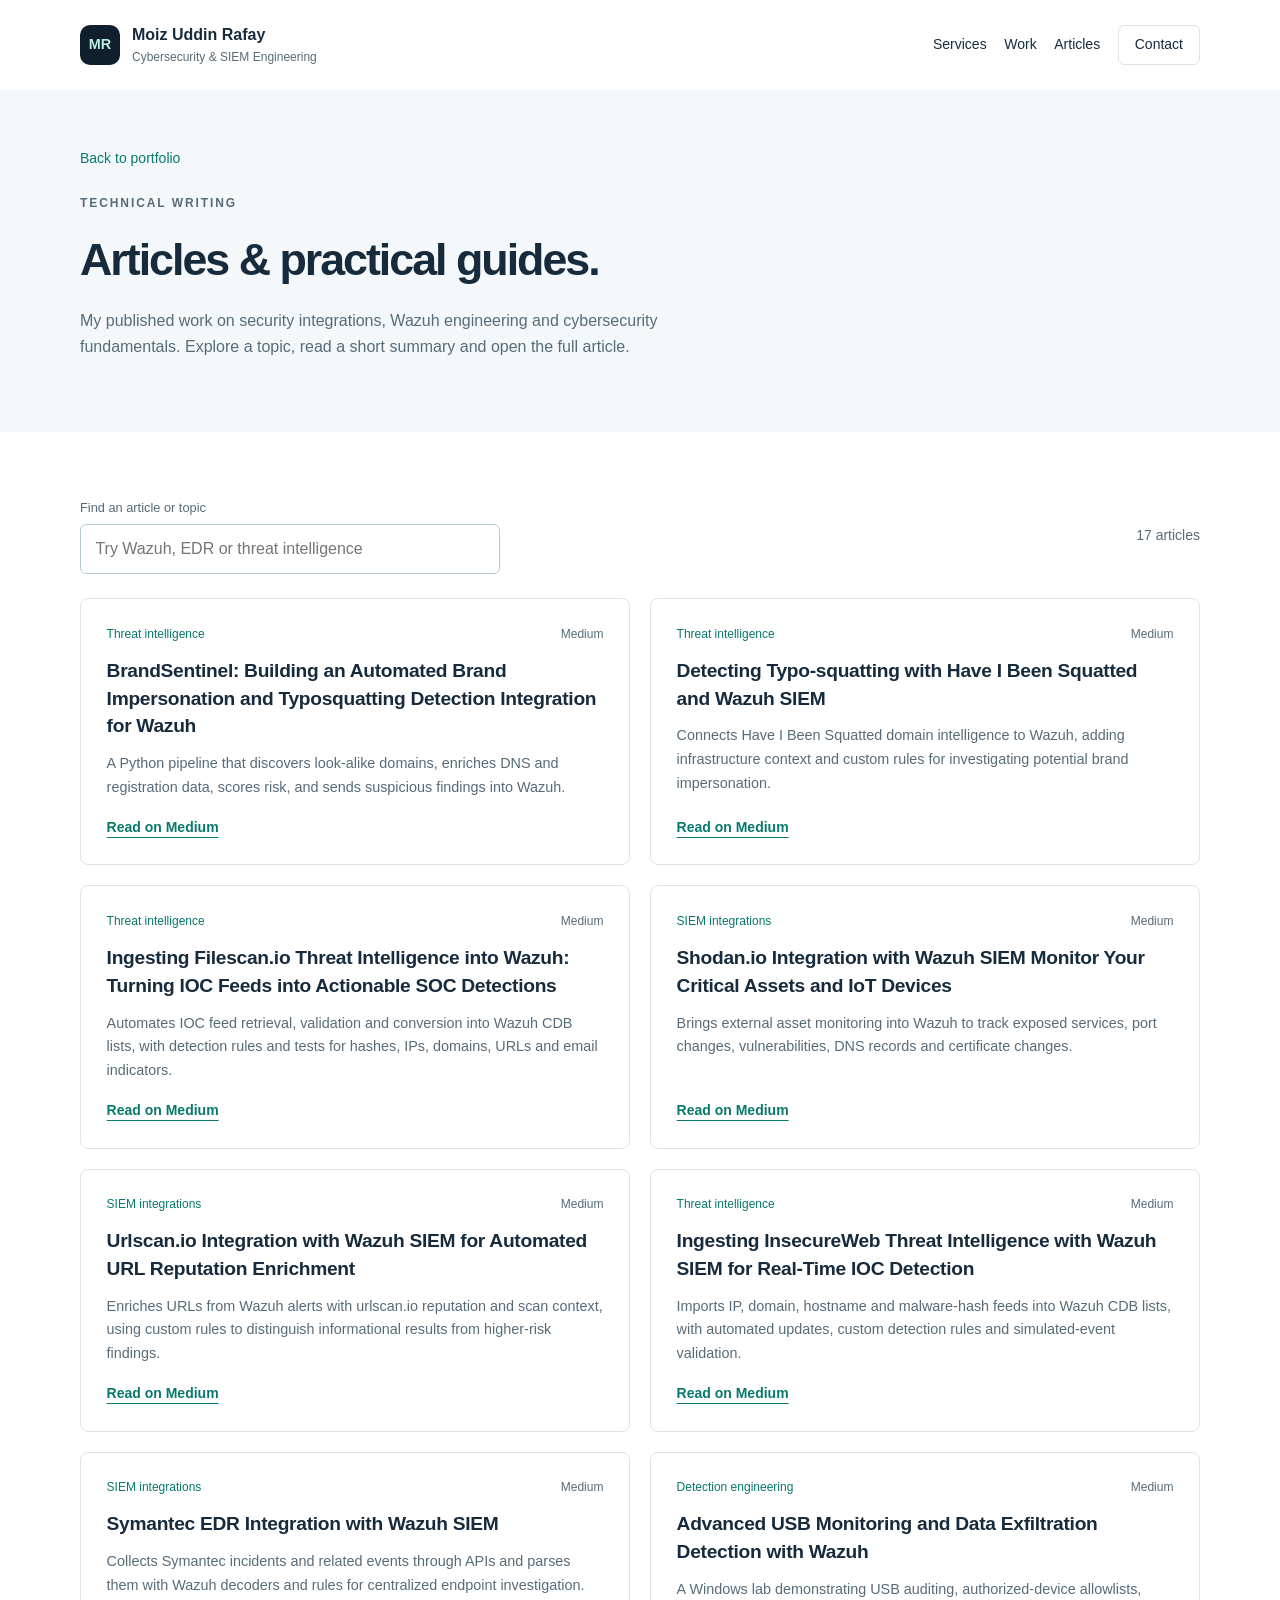
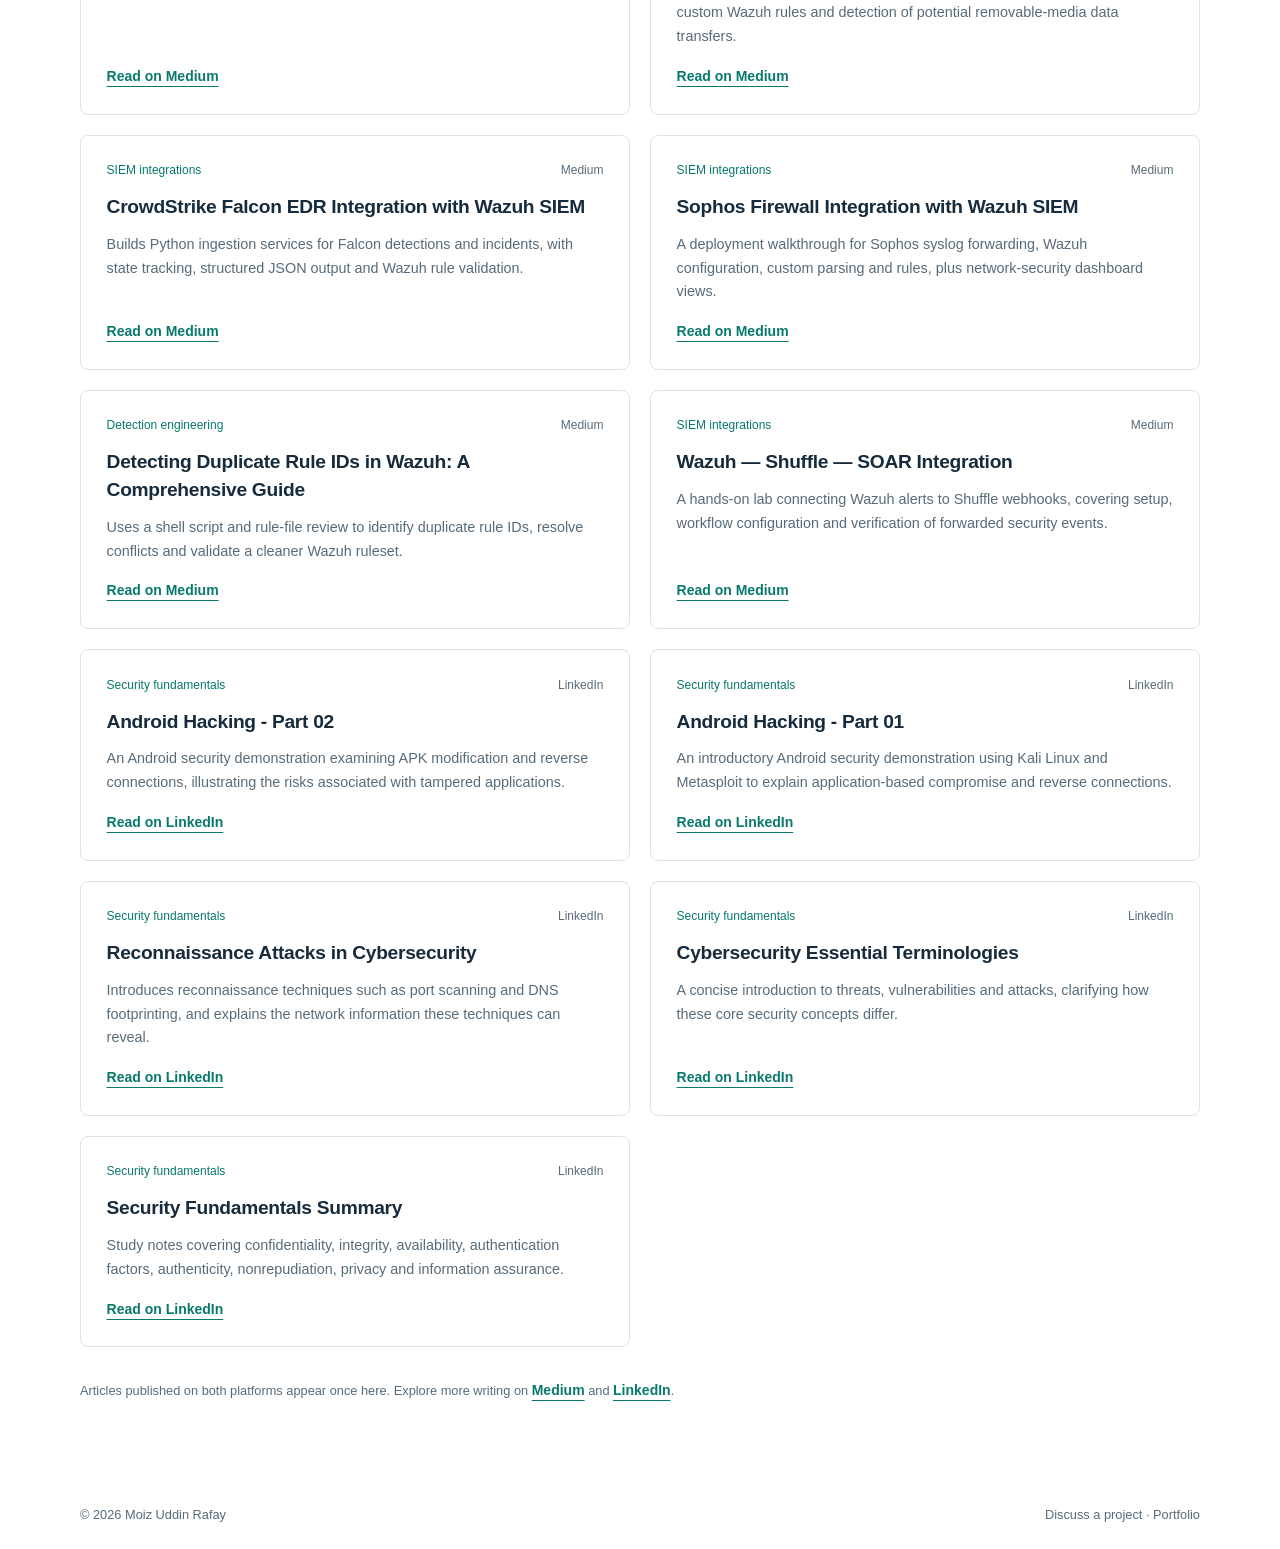
==== commit 09b4a3e9: "Polish project navigation and Medium article labeling" ====
--- a/articles.html
+++ b/articles.html
@@ -10,7 +10,7 @@
 <article class="article-card"><div class="article-meta"><span>SIEM integrations</span><span>Medium</span></div><h2>CrowdStrike Falcon EDR Integration with Wazuh SIEM</h2><p>Builds Python ingestion services for Falcon detections and incidents, with state tracking, structured JSON output and Wazuh rule validation.</p><a class="link" href="https://moizuddinrafay.medium.com/crowdstrike-falcon-edr-integration-with-wazuh-siem-a09bfdbc76fd" aria-label="Read CrowdStrike Falcon EDR Integration with Wazuh SIEM on Medium">Read on Medium</a></article>
 <article class="article-card"><div class="article-meta"><span>SIEM integrations</span><span>Medium</span></div><h2>Sophos Firewall Integration with Wazuh SIEM</h2><p>A deployment walkthrough for Sophos syslog forwarding, Wazuh configuration, custom parsing and rules, plus network-security dashboard views.</p><a class="link" href="https://moizuddinrafay.medium.com/sophos-firewall-integration-with-wazuh-siem-49fbda67f73b" aria-label="Read Sophos Firewall Integration with Wazuh SIEM on Medium">Read on Medium</a></article>
 <article class="article-card"><div class="article-meta"><span>Detection engineering</span><span>Medium</span></div><h2>Detecting Duplicate Rule IDs in Wazuh: A Comprehensive Guide</h2><p>Uses a shell script and rule-file review to identify duplicate rule IDs, resolve conflicts and validate a cleaner Wazuh ruleset.</p><a class="link" href="https://moizuddinrafay.medium.com/detecting-duplicate-rule-ids-in-wazuh-a-comprehensive-guide-55c1bbef27b6" aria-label="Read Detecting Duplicate Rule IDs in Wazuh: A Comprehensive Guide on Medium">Read on Medium</a></article>
-<article class="article-card"><div class="article-meta"><span>SIEM integrations</span><span>LinkedIn</span></div><h2>Wazuh – Shuffle SOAR INTEGRATION</h2><p>A hands-on lab connecting Wazuh alerts to Shuffle webhooks, covering setup, workflow configuration and verification of forwarded security events.</p><a class="link" href="https://medium.com/@moizuddinrafay/wazuh-shuffle-soar-integration-f442afaba1c6?sharedUserId=moizuddinrafay" aria-label="Read Wazuh – Shuffle SOAR INTEGRATION on LinkedIn">Read on LinkedIn</a></article>
+<article class="article-card"><div class="article-meta"><span>SIEM integrations</span><span>Medium</span></div><h2>Wazuh — Shuffle — SOAR Integration</h2><p>A hands-on lab connecting Wazuh alerts to Shuffle webhooks, covering setup, workflow configuration and verification of forwarded security events.</p><a class="link" href="https://medium.com/@moizuddinrafay/wazuh-shuffle-soar-integration-f442afaba1c6?sharedUserId=moizuddinrafay" aria-label="Read Wazuh — Shuffle — SOAR Integration on Medium">Read on Medium</a></article>
 <article class="article-card"><div class="article-meta"><span>Security fundamentals</span><span>LinkedIn</span></div><h2>Android Hacking - Part 02</h2><p>An Android security demonstration examining APK modification and reverse connections, illustrating the risks associated with tampered applications.</p><a class="link" href="https://www.linkedin.com/pulse/android-hacking-part-02-muhammad-moizuddin-rafay" aria-label="Read Android Hacking - Part 02 on LinkedIn">Read on LinkedIn</a></article>
 <article class="article-card"><div class="article-meta"><span>Security fundamentals</span><span>LinkedIn</span></div><h2>Android Hacking - Part 01</h2><p>An introductory Android security demonstration using Kali Linux and Metasploit to explain application-based compromise and reverse connections.</p><a class="link" href="https://www.linkedin.com/pulse/android-hacking-part-01-muhammad-moizuddin-rafay" aria-label="Read Android Hacking - Part 01 on LinkedIn">Read on LinkedIn</a></article>
 <article class="article-card"><div class="article-meta"><span>Security fundamentals</span><span>LinkedIn</span></div><h2>Reconnaissance Attacks in Cybersecurity</h2><p>Introduces reconnaissance techniques such as port scanning and DNS footprinting, and explains the network information these techniques can reveal.</p><a class="link" href="https://www.linkedin.com/pulse/reconnaissance-attacks-cybersecurity-muhammad-moizuddin-rafay" aria-label="Read Reconnaissance Attacks in Cybersecurity on LinkedIn">Read on LinkedIn</a></article>
--- a/style.css
+++ b/style.css
@@ -3,3 +3,4 @@
 /* Updated professional portfolio */
 .hero-grid{grid-template-columns:1.35fr 1fr;gap:4rem}.portrait-card{border:0;background:#d9e6e9;border-radius:14px;box-shadow:0 20px 50px #07162244}.portrait-card img{height:365px;object-fit:contain;object-position:center bottom;background:linear-gradient(145deg,#edf4f5,#b4cbd0);padding-top:20px}.portrait-caption{background:#1d3548}.hero h1{font-size:clamp(2.65rem,4.5vw,4rem)}.client-grid,.background-grid{display:grid;grid-template-columns:1fr 1fr;gap:1.5rem}.client-project{border:1px solid var(--line);border-radius:12px;padding:2rem;background:#fff}.client-project h3{font-size:1.6rem;line-height:1.3;letter-spacing:-.03em;margin:.7rem 0}.project-role{font-weight:700;color:var(--teal)!important;font-size:.85rem}.client-project p,.client-project li{color:var(--muted)}.client-project ul{padding-left:1.2rem}.credentials-grid{display:grid;grid-template-columns:repeat(3,1fr);gap:1rem}.credential{border:1px solid var(--line);border-radius:10px;padding:1.6rem;background:white;display:flex;flex-direction:column;align-items:flex-start}.issuer{color:var(--teal);font-weight:800;font-size:1.3rem;letter-spacing:-.04em}.credential h3{font-size:1.1rem;margin:.8rem 0 .3rem}.credential p{font-size:.85rem;color:var(--muted);margin:.3rem 0 1rem}.credential .link{margin-top:auto;font-size:.8rem}.background{margin-top:1.5rem;border:1px solid var(--line);border-radius:8px;padding:1.3rem 1.6rem;background:white}.background summary{cursor:pointer;font-weight:700;color:var(--teal)}.background-grid{margin-top:1rem;gap:2rem}.background-grid h3{font-size:1.1rem}.background-grid li,.background-grid p{font-size:.9rem;color:var(--muted);margin-bottom:.6rem}.background-grid ul{padding-left:1.1rem}.profile-strip{display:flex;flex-wrap:wrap;gap:2rem;border-top:1px solid #354b5e;padding-top:1.8rem;margin-top:2rem}.profile-strip a{display:flex;align-items:center;gap:.65rem;font-size:.85rem}.profile-logo{width:30px;height:30px;border-radius:5px;background:#eaf2f5;color:#163245;display:grid;place-items:center;font-weight:800}.contacts .contact-link{display:block}.contacts .contact-link strong,.contacts .contact-link small{display:block}.site-header nav{gap:1.1rem}@media(max-width:900px){.hero-grid{gap:2rem}.portrait-card img{height:320px}.credentials-grid{grid-template-columns:repeat(2,1fr)}}@media(max-width:620px){.hero-grid,.client-grid,.background-grid{grid-template-columns:1fr}.portrait-card{max-width:400px}.portrait-card img{height:340px}.credentials-grid{grid-template-columns:1fr 1fr;gap:.65rem}.credential{padding:1rem}.credential h3{font-size:.95rem}.issuer{font-size:1.1rem}.profile-strip{gap:1rem}.site-header{flex-wrap:wrap}.brand-name{max-width:none}.site-header nav{width:100%;justify-content:space-between;gap:.5rem}.client-project{padding:1.5rem}}@media(max-width:360px){.credentials-grid{grid-template-columns:1fr}}
 .issuer{display:flex;align-items:center;gap:.6rem}.contacts small img{filter:invert(1);vertical-align:middle;margin-right:.35rem}
+.portrait-card img{object-fit:contain!important;padding:30px 12px 0!important;object-position:center bottom!important}
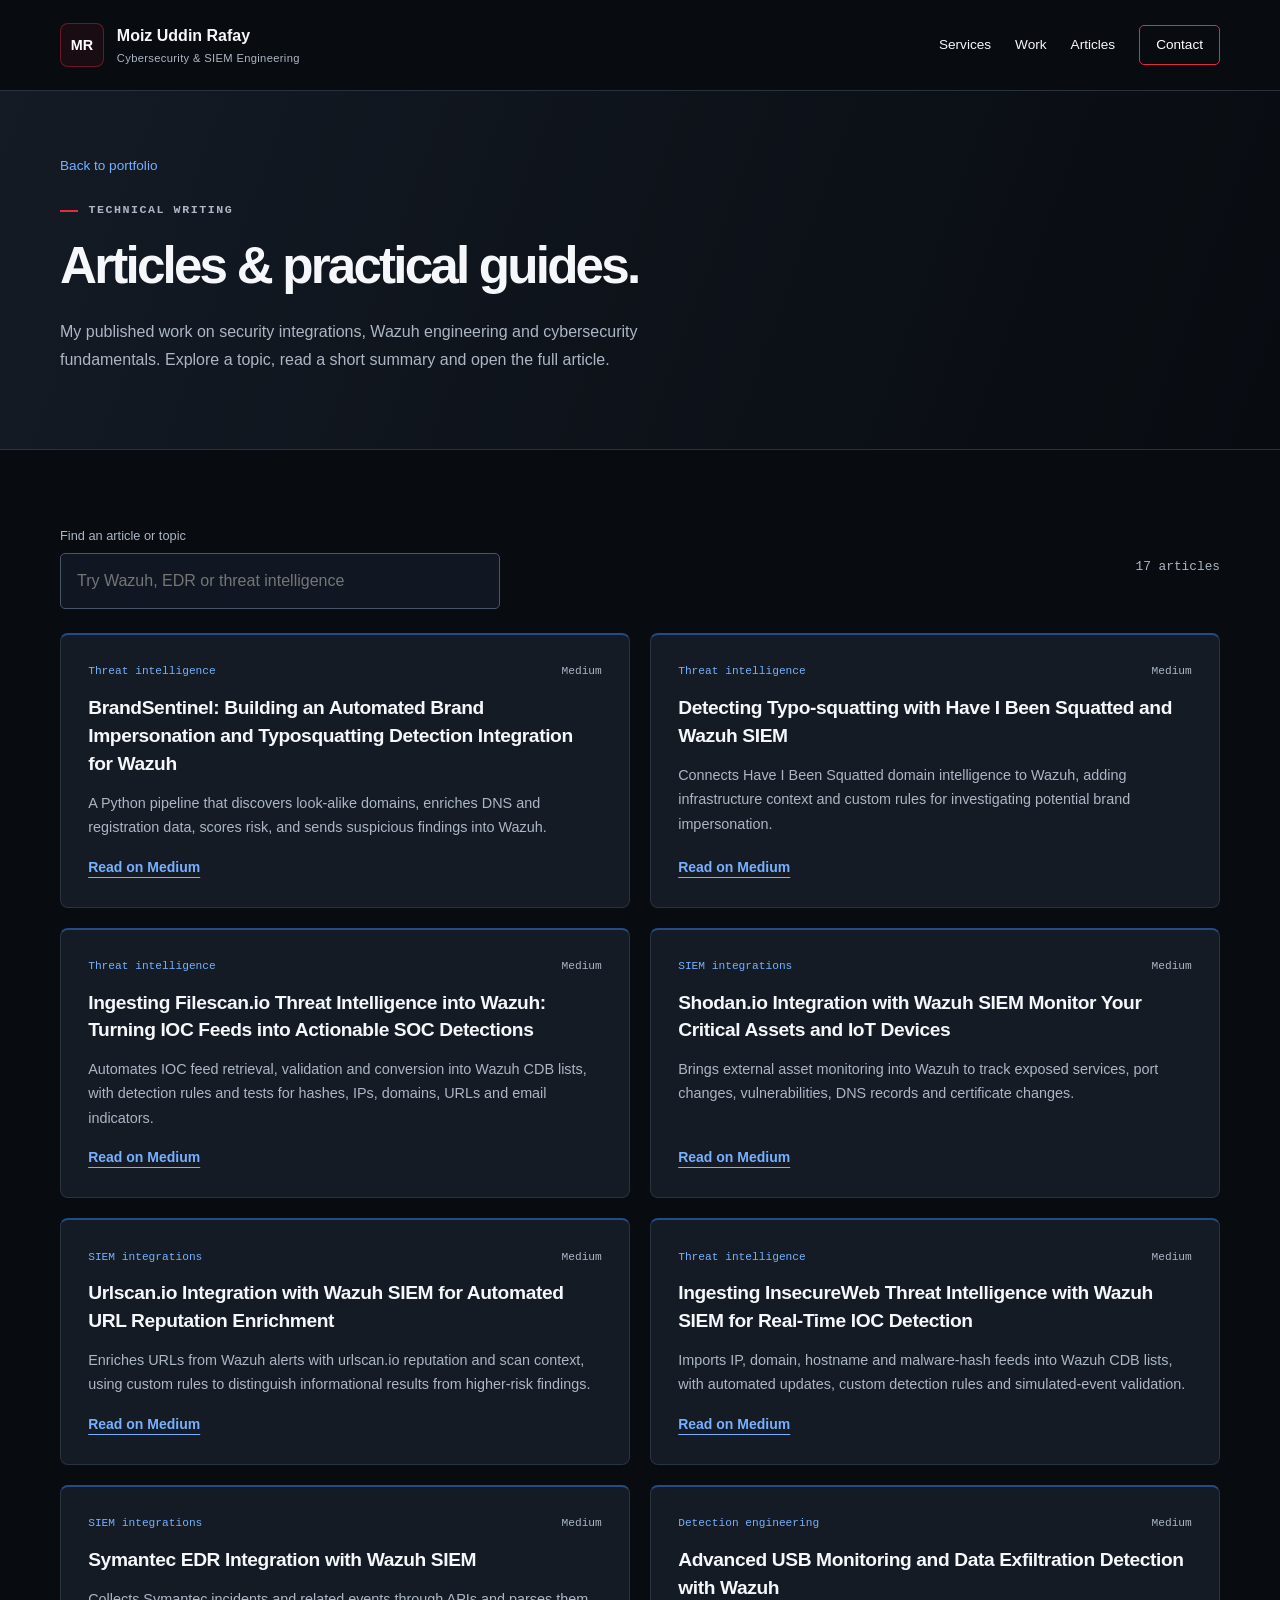
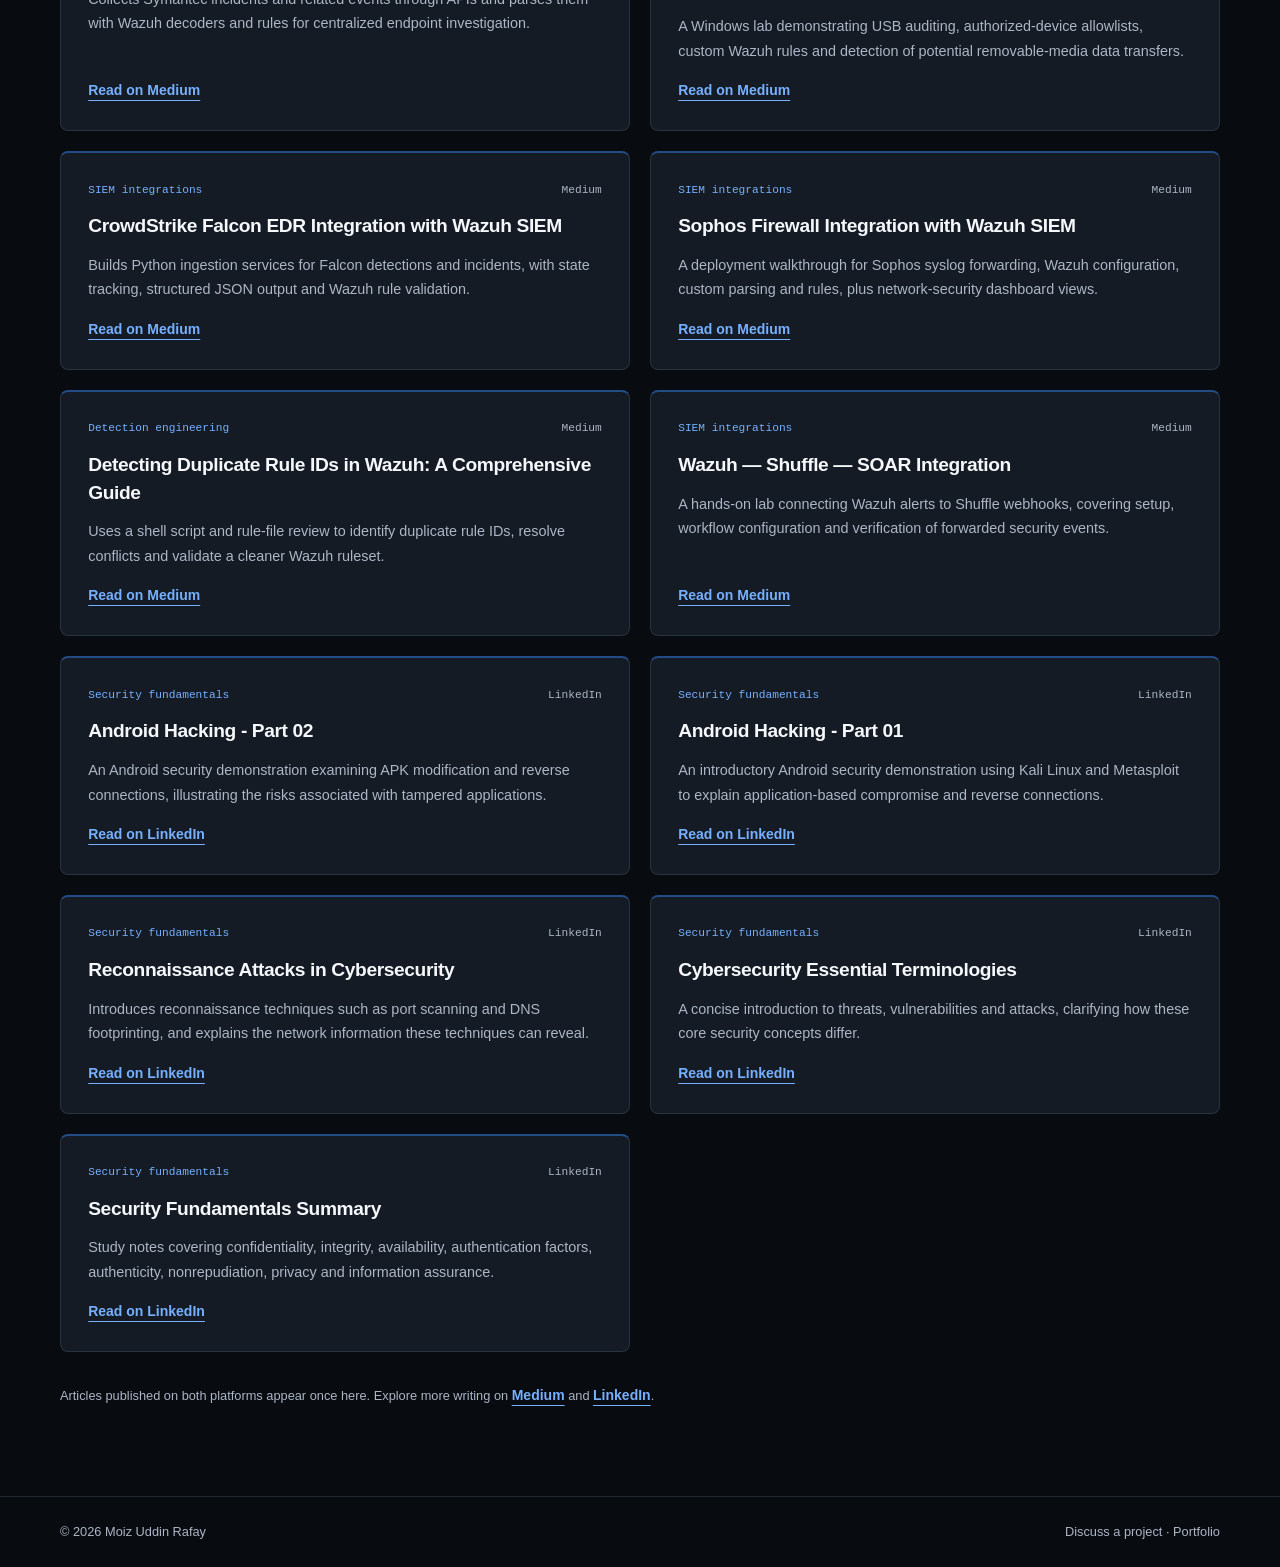
==== commit 84d03d8f: "Redesign portfolio with professional black, red, white and Wazuh blue cybersecurity theme" ====
--- a/articles.html
+++ b/articles.html
@@ -1,5 +1,5 @@
 <!doctype html>
-<html lang="en"><head><meta charset="utf-8"><meta name="viewport" content="width=device-width,initial-scale=1"><title>Technical Articles | Moiz Uddin Rafay</title><meta name="description" content="Technical articles by Moiz Uddin Rafay on Wazuh integrations, detection engineering, threat intelligence and cybersecurity fundamentals."><meta name="theme-color" content="#101f2d"><link rel="icon" href="assets/favicon.svg" type="image/svg+xml"><link rel="stylesheet" href="style.css"></head><body><a class="skip" href="#main">Skip to content</a><header class="site-header wrap"><a class="brand" href="index.html"><span class="monogram">MR</span><span class="brand-name">Moiz Uddin Rafay<small>Cybersecurity & SIEM Engineering</small></span></a><nav aria-label="Main navigation"><a href="index.html#services">Services</a><a href="index.html#work">Work</a><a href="articles.html" aria-current="page">Articles</a><a class="nav-contact" href="index.html#contact">Contact</a></nav></header><main id="main"><section class="article-hero"><div class="wrap"><a class="back-link" href="index.html">Back to portfolio</a><p class="eyebrow">Technical writing</p><h1>Articles & practical guides.</h1><p>My published work on security integrations, Wazuh engineering and cybersecurity fundamentals. Explore a topic, read a short summary and open the full article.</p></div></section><section class="section"><div class="wrap"><div class="article-tools"><div class="search-field"><label for="article-search">Find an article or topic</label><input id="article-search" type="search" placeholder="Try Wazuh, EDR or threat intelligence" autocomplete="off"></div><p id="article-count" class="article-count" role="status" aria-live="polite">17 articles</p></div><div class="article-grid"><article class="article-card"><div class="article-meta"><span>Threat intelligence</span><span>Medium</span></div><h2>BrandSentinel: Building an Automated Brand Impersonation and Typosquatting Detection Integration for Wazuh</h2><p>A Python pipeline that discovers look-alike domains, enriches DNS and registration data, scores risk, and sends suspicious findings into Wazuh.</p><a class="link" href="https://moizuddinrafay.medium.com/brandsentinel-building-an-automated-brand-impersonation-and-typosquatting-detection-integration-59d1b79fe657" aria-label="Read BrandSentinel: Building an Automated Brand Impersonation and Typosquatting Detection Integration for Wazuh on Medium">Read on Medium</a></article>
+<html lang="en"><head><meta charset="utf-8"><meta name="viewport" content="width=device-width,initial-scale=1"><title>Technical Articles | Moiz Uddin Rafay</title><meta name="description" content="Technical articles by Moiz Uddin Rafay on Wazuh integrations, detection engineering, threat intelligence and cybersecurity fundamentals."><meta name="theme-color" content="#080b10"><link rel="icon" href="assets/favicon.svg" type="image/svg+xml"><link rel="stylesheet" href="style.css?v=cyber-20261004"></head><body><a class="skip" href="#main">Skip to content</a><header class="site-header wrap"><a class="brand" href="index.html"><span class="monogram">MR</span><span class="brand-name">Moiz Uddin Rafay<small>Cybersecurity & SIEM Engineering</small></span></a><nav aria-label="Main navigation"><a href="index.html#services">Services</a><a href="index.html#work">Work</a><a href="articles.html" aria-current="page">Articles</a><a class="nav-contact" href="index.html#contact">Contact</a></nav></header><main id="main"><section class="article-hero"><div class="wrap"><a class="back-link" href="index.html">Back to portfolio</a><p class="eyebrow">Technical writing</p><h1>Articles & practical guides.</h1><p>My published work on security integrations, Wazuh engineering and cybersecurity fundamentals. Explore a topic, read a short summary and open the full article.</p></div></section><section class="section"><div class="wrap"><div class="article-tools"><div class="search-field"><label for="article-search">Find an article or topic</label><input id="article-search" type="search" placeholder="Try Wazuh, EDR or threat intelligence" autocomplete="off"></div><p id="article-count" class="article-count" role="status" aria-live="polite">17 articles</p></div><div class="article-grid"><article class="article-card"><div class="article-meta"><span>Threat intelligence</span><span>Medium</span></div><h2>BrandSentinel: Building an Automated Brand Impersonation and Typosquatting Detection Integration for Wazuh</h2><p>A Python pipeline that discovers look-alike domains, enriches DNS and registration data, scores risk, and sends suspicious findings into Wazuh.</p><a class="link" href="https://moizuddinrafay.medium.com/brandsentinel-building-an-automated-brand-impersonation-and-typosquatting-detection-integration-59d1b79fe657" aria-label="Read BrandSentinel: Building an Automated Brand Impersonation and Typosquatting Detection Integration for Wazuh on Medium">Read on Medium</a></article>
 <article class="article-card"><div class="article-meta"><span>Threat intelligence</span><span>Medium</span></div><h2>Detecting Typo-squatting with Have I Been Squatted and Wazuh SIEM</h2><p>Connects Have I Been Squatted domain intelligence to Wazuh, adding infrastructure context and custom rules for investigating potential brand impersonation.</p><a class="link" href="https://moizuddinrafay.medium.com/detecting-typo-squatting-with-have-i-been-squatted-and-wazuh-siem-20140dae2206" aria-label="Read Detecting Typo-squatting with Have I Been Squatted and Wazuh SIEM on Medium">Read on Medium</a></article>
 <article class="article-card"><div class="article-meta"><span>Threat intelligence</span><span>Medium</span></div><h2>Ingesting Filescan.io Threat Intelligence into Wazuh: Turning IOC Feeds into Actionable SOC Detections</h2><p>Automates IOC feed retrieval, validation and conversion into Wazuh CDB lists, with detection rules and tests for hashes, IPs, domains, URLs and email indicators.</p><a class="link" href="https://moizuddinrafay.medium.com/ingesting-filescan-io-da08d3cde99a" aria-label="Read Ingesting Filescan.io Threat Intelligence into Wazuh: Turning IOC Feeds into Actionable SOC Detections on Medium">Read on Medium</a></article>
 <article class="article-card"><div class="article-meta"><span>SIEM integrations</span><span>Medium</span></div><h2>Shodan.io Integration with Wazuh SIEM Monitor Your Critical Assets and IoT Devices</h2><p>Brings external asset monitoring into Wazuh to track exposed services, port changes, vulnerabilities, DNS records and certificate changes.</p><a class="link" href="https://moizuddinrafay.medium.com/shodan-io-integration-with-wazuh-siem-monitor-your-critical-assets-and-iot-devices-91aec085e9dc" aria-label="Read Shodan.io Integration with Wazuh SIEM Monitor Your Critical Assets and IoT Devices on Medium">Read on Medium</a></article>
--- a/style.css
+++ b/style.css
@@ -1,6 +1,2 @@
-:root{--ink:#172b3c;--muted:#586b79;--navy:#101f2d;--teal:#08796c;--mint:#b9eedf;--paper:#f5f8fa;--line:#dce4e9;--white:#fff}*{box-sizing:border-box}html{scroll-behavior:smooth;scroll-padding-top:2rem}body{margin:0;font-family:Arial,Helvetica,sans-serif;color:var(--ink);background:var(--white);font-size:16px;line-height:1.65}a{color:inherit;text-decoration:none}a:focus-visible,button:focus-visible,input:focus-visible{outline:3px solid #08796c;outline-offset:5px}a:hover{color:var(--teal)}.wrap{width:min(1120px,calc(100% - 64px));margin:auto}.skip{position:absolute;top:-100px;left:1rem;padding:1rem;background:#fff;z-index:10}.skip:focus{top:1rem}.site-header{height:90px;display:flex;align-items:center;justify-content:space-between;gap:2rem}.brand{display:flex;align-items:center;gap:.75rem;font-size:1rem;font-weight:700}.monogram{display:grid;place-items:center;width:40px;height:40px;border-radius:10px;background:var(--navy);color:var(--mint);font-size:.9rem}.brand small{display:block;color:var(--muted);font-size:.75rem;font-weight:400}nav{display:flex;gap:1.75rem;align-items:center;font-size:.875rem}nav .nav-contact{border:1px solid var(--line);border-radius:6px;padding:.45rem 1rem}.hero{background:var(--navy);color:#fff;padding:65px 0 55px}.hero-grid{display:grid;grid-template-columns:1.65fr 1fr;gap:5rem;align-items:center}.eyebrow{font-size:.75rem;letter-spacing:.16em;text-transform:uppercase;font-weight:700;color:var(--teal);margin:0 0 1.25rem}.hero .eyebrow{color:var(--mint)}h1{font-size:clamp(2.7rem,4.5vw,3.8rem);line-height:1.12;letter-spacing:-.045em;margin:0 0 1.5rem;font-weight:750}h1 span{color:var(--mint)}.hero-intro{color:#c4d1dc;font-size:1.05rem;max-width:580px}.hero-intro strong{color:white;font-weight:400}.actions{display:flex;gap:.9rem;flex-wrap:wrap;margin-top:1.8rem}.button{display:inline-flex;align-items:center;justify-content:center;border-radius:6px;padding:.75rem 1.2rem;font-size:.875rem;font-weight:700;border:1px solid transparent;background:var(--teal);color:#fff}.button:hover{background:#086658;color:#fff}.hero .button{background:var(--mint);color:var(--navy)}.hero .button:hover{background:#e0fff5}.button.secondary{background:transparent;border-color:#536575;color:#fff}.button.secondary:hover{background:#233646}.availability{font-size:.8rem;color:#b2c4d2;margin-top:1.4rem}.portrait-card{background:#1d3040;border-radius:12px;overflow:hidden;border:1px solid #385164}.portrait-card img{display:block;width:100%;height:285px;object-fit:cover;object-position:50% 28%;background:#dbe3e7}.portrait-caption{padding:1.2rem 1.4rem;display:flex;align-items:center;justify-content:space-between;gap:.75rem}.portrait-caption strong{display:block;font-size:1rem}.portrait-caption span{color:#bfd1df;font-size:.8rem}.ambassador-label{border:1px solid #638478;border-radius:5px;padding:.35rem .6rem;color:var(--mint)!important;font-size:.75rem;line-height:1.4}.hero-note{display:flex;gap:1.75rem;flex-wrap:wrap;margin-top:3rem;padding-top:1.5rem;border-top:1px solid #334552;font-size:.8rem;color:#c7d5de}.hero-note a{color:var(--mint)}.section{padding:65px 0}.section.soft{background:var(--paper)}.section-head{display:flex;align-items:flex-end;justify-content:space-between;gap:3rem;margin-bottom:2rem}.section-head h2,h2{font-size:clamp(1.8rem,3vw,2.4rem);line-height:1.2;letter-spacing:-.035em;margin:0}.section-head p{max-width:380px;margin:0;color:var(--muted);font-size:1rem}.section .eyebrow{margin-bottom:.65rem}.services{display:grid;grid-template-columns:repeat(3,1fr);gap:1.25rem}.card{background:#fff;border:1px solid var(--line);border-radius:10px;padding:1.8rem}.card h3{font-size:1.15rem;line-height:1.35;margin:1rem 0 .75rem;letter-spacing:-.02em}.card p{font-size:1rem;color:var(--muted);margin:.75rem 0 1rem}.icon{width:40px;height:40px;color:var(--teal);background:#e8f5f1;border-radius:8px;display:grid;place-items:center}.icon svg{width:23px;height:23px;fill:none;stroke:currentColor;stroke-width:1.7;stroke-linecap:round;stroke-linejoin:round}.small-list{list-style:none;padding:0;font-size:.85rem;color:var(--muted);margin:0}.small-list li{padding:.25rem 0}.small-list li::before{content:'·';margin-right:.5rem;color:var(--teal);font-weight:700}.project-grid{display:grid;grid-template-columns:repeat(3,1fr);gap:1.25rem}.project{border:1px solid var(--line);border-radius:10px;overflow:hidden;display:flex;flex-direction:column}.project-top{padding:1.5rem 1.6rem;background:var(--navy);color:#fff;min-height:100px;display:flex;align-items:center;gap:.7rem}.project-top span{font-size:.75rem;color:var(--mint);border:1px solid #49635e;border-radius:4px;padding:.25rem .5rem}.project-top strong{font-size:1.15rem}.project-body{padding:1.6rem;display:flex;flex:1;flex-direction:column}.project h3{font-size:1.15rem;line-height:1.4;margin:0 0 .65rem}.project p{font-size:1rem;color:var(--muted);margin:0 0 1.2rem}.link{color:var(--teal);font-weight:700;font-size:.875rem;display:inline-block;text-decoration:underline;text-underline-offset:5px}.project .link{margin-top:auto;align-self:flex-start}.about-grid{display:grid;grid-template-columns:1.4fr 1fr;gap:4rem}.about-grid p{color:var(--muted);font-size:1rem}.skill-tags{display:flex;flex-wrap:wrap;gap:.5rem;margin-top:1.5rem}.skill-tags span{border:1px solid var(--line);border-radius:5px;padding:.4rem .7rem;font-size:.8rem;background:white}.ambassador{background:white;border:1px solid var(--line);border-top:3px solid var(--teal);border-radius:8px;padding:2rem}.ambassador h3{font-size:1.5rem;letter-spacing:-.03em;margin:.5rem 0}.ambassador .eyebrow{font-size:.75rem}.writing-banner{display:flex;align-items:center;justify-content:space-between;gap:3rem;padding:2.5rem;border:1px solid var(--line);border-radius:10px}.writing-banner p{color:var(--muted);font-size:1rem;max-width:600px;margin-bottom:0}.writing-banner .button{flex-shrink:0}.contact-section{background:var(--navy);color:white;padding:65px 0}.contact-grid{display:grid;grid-template-columns:1fr 1.1fr;gap:4rem;align-items:start}.contact-section .eyebrow{color:var(--mint)}.contact-section p{color:#c2d0dc;font-size:1rem}.contacts{display:grid;gap:.6rem}.contact-link{display:flex;justify-content:space-between;align-items:center;gap:1rem;padding:1rem 1.2rem;border:1px solid #354b5e;border-radius:6px;background:#1b2d3c;overflow-wrap:anywhere}.contact-link:hover{border-color:var(--mint);color:var(--mint)}.contact-link small{font-size:.8rem;color:#aac1d1}.contact-link strong{font-size:.875rem;font-weight:500}.site-footer{padding:1.5rem 0;display:flex;justify-content:space-between;gap:1rem;flex-wrap:wrap;color:var(--muted);font-size:.8rem}.article-hero{background:var(--paper);padding:55px 0}.article-hero h1{font-size:2.8rem}.article-hero p{max-width:650px;color:var(--muted)}.article-tools{display:flex;align-items:center;justify-content:space-between;gap:1.5rem;margin-bottom:1.5rem}.search-field{width:min(420px,100%)}.search-field label{display:block;font-size:.8rem;color:var(--muted);margin-bottom:.35rem}.search-field input{width:100%;border:1px solid #b8c8d3;border-radius:6px;padding:.7rem .9rem;font:inherit;background:white;color:var(--ink)}.article-count{color:var(--muted);font-size:.875rem}.article-grid{display:grid;grid-template-columns:1fr 1fr;gap:1.25rem}.article-card{display:flex;flex-direction:column;border:1px solid var(--line);border-radius:8px;padding:1.6rem}.article-meta{display:flex;justify-content:space-between;gap:.5rem;font-size:.75rem;color:var(--teal)}.article-meta span:last-child{color:var(--muted)}.article-card h2{font-size:1.2rem;line-height:1.45;letter-spacing:-.015em;margin:.75rem 0}.article-card p{color:var(--muted);font-size:.9rem;margin:0 0 1rem}.article-card .link{margin-top:auto;align-self:flex-start}.article-card[hidden]{display:none}.empty{padding:2rem;background:var(--paper);border-radius:6px}.article-footnote{font-size:.8rem;color:var(--muted);margin-top:2rem}.back-link{display:inline-block;font-size:.875rem;color:var(--teal);margin-bottom:1.5rem}@media(min-width:1600px){.hero{padding-block:85px}}@media(max-width:900px){.hero-grid{gap:2rem}.hero-grid{grid-template-columns:1.5fr 1fr}.portrait-card img{height:250px}.portrait-caption{display:block}.ambassador-label{display:inline-block;margin-top:.6rem}.services,.project-grid{grid-template-columns:1fr}.card{display:grid;grid-template-columns:40px 1fr;column-gap:1rem}.card h3{margin:0 0 .5rem}.card p,.card ul{grid-column:2}.project-top{min-height:0}.about-grid,.contact-grid{gap:2rem}.writing-banner{padding:2rem;gap:2rem}}@media(max-width:620px){.wrap{width:calc(100% - 36px)}.site-header{height:auto;min-height:90px;gap:1rem;align-items:center;padding-block:1rem}.brand small{display:none}.brand-name{max-width:105px;line-height:1.3}.brand{font-size:.8rem;gap:.5rem}.monogram{width:33px;height:33px;flex-shrink:0}nav{gap:.7rem;flex-wrap:wrap;justify-content:flex-end;font-size:.8rem}nav .nav-contact{padding:.3rem .5rem}.hero{padding:40px 0}.hero-grid{grid-template-columns:1fr;gap:2.5rem}h1{font-size:2.65rem}.hero-intro{font-size:1rem}.portrait-card{max-width:340px}.portrait-card img{height:260px}.portrait-caption{display:flex}.ambassador-label{margin:0}.hero-note{gap:.7rem 1.25rem;margin-top:2rem}.section{padding:45px 0}.section-head{display:block;margin-bottom:1.5rem}.section-head p{margin-top:1rem}.about-grid,.contact-grid,.article-grid{grid-template-columns:1fr}.writing-banner{display:block;padding:1.5rem}.writing-banner .button{margin-top:1.5rem}.contact-section{padding:45px 0}.contact-link{display:block}.contact-link small,.contact-link strong{display:block}.contact-link strong{font-size:.85rem;margin-top:.25rem}.article-hero{padding:35px 0}.article-hero h1{font-size:2.2rem}.article-tools{display:block}.article-count{margin-top:.75rem}.card{padding:1.5rem}.site-footer{font-size:.75rem}}@media(prefers-reduced-motion:reduce){html{scroll-behavior:auto}}
-
-/* Updated professional portfolio */
-.hero-grid{grid-template-columns:1.35fr 1fr;gap:4rem}.portrait-card{border:0;background:#d9e6e9;border-radius:14px;box-shadow:0 20px 50px #07162244}.portrait-card img{height:365px;object-fit:contain;object-position:center bottom;background:linear-gradient(145deg,#edf4f5,#b4cbd0);padding-top:20px}.portrait-caption{background:#1d3548}.hero h1{font-size:clamp(2.65rem,4.5vw,4rem)}.client-grid,.background-grid{display:grid;grid-template-columns:1fr 1fr;gap:1.5rem}.client-project{border:1px solid var(--line);border-radius:12px;padding:2rem;background:#fff}.client-project h3{font-size:1.6rem;line-height:1.3;letter-spacing:-.03em;margin:.7rem 0}.project-role{font-weight:700;color:var(--teal)!important;font-size:.85rem}.client-project p,.client-project li{color:var(--muted)}.client-project ul{padding-left:1.2rem}.credentials-grid{display:grid;grid-template-columns:repeat(3,1fr);gap:1rem}.credential{border:1px solid var(--line);border-radius:10px;padding:1.6rem;background:white;display:flex;flex-direction:column;align-items:flex-start}.issuer{color:var(--teal);font-weight:800;font-size:1.3rem;letter-spacing:-.04em}.credential h3{font-size:1.1rem;margin:.8rem 0 .3rem}.credential p{font-size:.85rem;color:var(--muted);margin:.3rem 0 1rem}.credential .link{margin-top:auto;font-size:.8rem}.background{margin-top:1.5rem;border:1px solid var(--line);border-radius:8px;padding:1.3rem 1.6rem;background:white}.background summary{cursor:pointer;font-weight:700;color:var(--teal)}.background-grid{margin-top:1rem;gap:2rem}.background-grid h3{font-size:1.1rem}.background-grid li,.background-grid p{font-size:.9rem;color:var(--muted);margin-bottom:.6rem}.background-grid ul{padding-left:1.1rem}.profile-strip{display:flex;flex-wrap:wrap;gap:2rem;border-top:1px solid #354b5e;padding-top:1.8rem;margin-top:2rem}.profile-strip a{display:flex;align-items:center;gap:.65rem;font-size:.85rem}.profile-logo{width:30px;height:30px;border-radius:5px;background:#eaf2f5;color:#163245;display:grid;place-items:center;font-weight:800}.contacts .contact-link{display:block}.contacts .contact-link strong,.contacts .contact-link small{display:block}.site-header nav{gap:1.1rem}@media(max-width:900px){.hero-grid{gap:2rem}.portrait-card img{height:320px}.credentials-grid{grid-template-columns:repeat(2,1fr)}}@media(max-width:620px){.hero-grid,.client-grid,.background-grid{grid-template-columns:1fr}.portrait-card{max-width:400px}.portrait-card img{height:340px}.credentials-grid{grid-template-columns:1fr 1fr;gap:.65rem}.credential{padding:1rem}.credential h3{font-size:.95rem}.issuer{font-size:1.1rem}.profile-strip{gap:1rem}.site-header{flex-wrap:wrap}.brand-name{max-width:none}.site-header nav{width:100%;justify-content:space-between;gap:.5rem}.client-project{padding:1.5rem}}@media(max-width:360px){.credentials-grid{grid-template-columns:1fr}}
-.issuer{display:flex;align-items:center;gap:.6rem}.contacts small img{filter:invert(1);vertical-align:middle;margin-right:.35rem}
-.portrait-card img{object-fit:contain!important;padding:30px 12px 0!important;object-position:center bottom!important}
+:root{--ink:#f5f7fa;--muted:#acb6c5;--navy:#080b10;--teal:#76b0ff;--mint:#76b0ff;--blue:#3585f9;--red:#e32b40;--paper:#10151d;--line:#29323f;--white:#fff;--surface:#141b25}*{box-sizing:border-box}html{scroll-behavior:smooth;scroll-padding-top:110px}body{margin:0;background:var(--navy);color:var(--ink);font-family:Arial,Helvetica,sans-serif;font-size:16px;line-height:1.7}a{color:inherit;text-decoration:none}a:hover{color:var(--teal)}a:focus-visible,button:focus-visible,input:focus-visible,summary:focus-visible{outline:3px solid var(--blue);outline-offset:5px}.wrap{width:min(1160px,calc(100% - 64px));margin:auto}.skip{position:absolute;top:-100px;left:1rem;z-index:30;padding:1rem;background:white;color:#080b10}.skip:focus{top:1rem}.site-header{display:flex;align-items:center;justify-content:space-between;gap:2rem;min-height:90px}.brand{display:flex;align-items:center;gap:.8rem;font-weight:700}.monogram{display:grid;place-items:center;width:44px;height:44px;border:1px solid #e32b4066;border-radius:8px;background:#e32b4014;color:white;font-size:.9rem}.brand small{display:block;font-size:.7rem;color:var(--muted);font-weight:400;letter-spacing:.03em}nav{display:flex;align-items:center;gap:1.5rem;font-size:.85rem}nav a{padding:.4rem 0}nav .nav-contact{border:1px solid #e32b40;padding:.45rem 1rem;border-radius:5px;color:white}.hero{position:relative;isolation:isolate;overflow:hidden;padding:75px 0 0;border-top:1px solid #202834;background:radial-gradient(ellipse at 80% 40%,#3585f914,transparent 55%),#080b10}.hero:before{content:'';position:absolute;inset:0;z-index:-1;background-image:linear-gradient(#ffffff04 1px,transparent 1px),linear-gradient(90deg,#ffffff04 1px,transparent 1px);background-size:48px 48px;mask-image:linear-gradient(90deg,transparent,#000)}.hero-grid{display:grid;grid-template-columns:1.35fr 1fr;gap:5rem;align-items:center}.eyebrow{display:flex;align-items:center;gap:.65rem;font-family:'Courier New',monospace;font-size:.73rem;letter-spacing:.13em;text-transform:uppercase;color:var(--teal);font-weight:700;margin:0 0 1rem}.eyebrow:before{content:'';width:18px;height:2px;background:var(--red);flex-shrink:0}.hero .eyebrow{font-size:.7rem;letter-spacing:.09em}h1{font-size:clamp(2.75rem,4.5vw,4rem);line-height:1.12;letter-spacing:-.055em;margin:0 0 1.5rem;font-weight:750}h1 span{color:white}.hero h1 span{color:var(--teal)}.hero-intro{color:var(--muted);font-size:1.05rem;max-width:600px}.hero-intro strong{color:white;font-weight:600}.actions{display:flex;gap:.8rem;flex-wrap:wrap;margin-top:2rem}.button{display:inline-flex;align-items:center;justify-content:center;gap:.6rem;background:var(--red);color:white;padding:.85rem 1.25rem;border:1px solid var(--red);border-radius:5px;font-size:.875rem;font-weight:700;transition:background .18s,transform .18s}.button:hover{color:white;background:#bd2134;transform:translateY(-2px)}.button.secondary{background:transparent;border-color:#465367;color:white}.button.secondary:hover{background:#1a2432}.availability{display:flex;align-items:center;gap:.6rem;font-size:.8rem;color:var(--muted);margin:1.5rem 0}.availability:before{content:'';height:6px;width:6px;border-radius:50%;background:var(--blue);flex-shrink:0}.portrait-card{position:relative;border:1px solid #394559;border-radius:10px;overflow:hidden;background:#111923;box-shadow:14px 14px 0 #3585f910}.portrait-card:before{content:'';position:absolute;top:0;left:0;right:0;height:3px;background:linear-gradient(90deg,var(--red) 0 25%,var(--blue) 25% 100%);z-index:2}.portrait-card img{width:100%;height:350px;display:block;object-fit:contain;object-position:center bottom;background:radial-gradient(ellipse at center,#28374b,#141c28);padding:22px 12px 0}.portrait-caption{display:flex;justify-content:space-between;align-items:center;gap:1rem;padding:1.2rem 1.4rem;background:#111821;border-top:1px solid var(--line)}.portrait-caption strong{display:block;font-size:1rem}.portrait-caption span{font-size:.8rem;color:var(--muted)}.ambassador-label{font-size:.7rem;line-height:1.5;color:var(--teal)!important;border:1px solid #3585f966;padding:.35rem .65rem;border-radius:4px;background:#3585f90a}.hero-note{display:flex;gap:2rem;flex-wrap:wrap;margin-top:3rem;padding:1.3rem 0;border-top:1px solid var(--line);font-family:'Courier New',monospace;font-size:.75rem;color:#c9d1dd}.hero-note span:before{content:'/ ';color:var(--red);font-weight:700}.hero-note a{color:var(--teal);margin-left:auto}.section{padding:75px 0;border-bottom:1px solid #1e2733}.section.soft{background:var(--paper)}h2{font-size:clamp(1.85rem,3vw,2.45rem);line-height:1.22;letter-spacing:-.035em;margin:0}.section-head{display:flex;align-items:flex-end;justify-content:space-between;gap:3rem;margin-bottom:2.5rem}.section-head>p{max-width:380px;color:var(--muted);font-size:1rem;margin:0}.services,.project-grid{display:grid;grid-template-columns:repeat(3,1fr);gap:1.25rem}.card,.project,.client-project,.credential,.article-card{background:var(--surface);border:1px solid var(--line);border-radius:8px;transition:border-color .2s,transform .2s}.card:hover,.project:hover,.client-project:hover,.credential:hover,.article-card:hover{border-color:#3585f980}.card{padding:1.8rem}.card h3{font-size:1.12rem;line-height:1.45;letter-spacing:-.015em;margin:1rem 0 .65rem}.card p{color:var(--muted);font-size:.95rem;margin:.75rem 0 1rem}.icon{display:grid;place-items:center;width:43px;height:43px;color:var(--teal);background:#3585f914;border:1px solid #3585f930;border-radius:6px}.icon svg{width:23px;height:23px;fill:none;stroke:currentColor;stroke-width:1.7;stroke-linecap:round;stroke-linejoin:round}.small-list{list-style:none;padding:0;margin:0;color:var(--muted);font-size:.85rem}.small-list li{padding:.2rem 0}.small-list li:before{content:'+';color:var(--red);margin-right:.6rem}.client-grid{display:grid;grid-template-columns:1fr 1fr;gap:1.5rem}.client-project{padding:2rem;border-top:3px solid var(--red)}.client-project:nth-child(2){border-top-color:var(--blue)}.client-project h3{font-size:1.55rem;line-height:1.3;letter-spacing:-.025em;margin:.7rem 0}.client-project .project-role{font-size:.85rem;font-weight:700;color:var(--teal)}.client-project p,.client-project li{color:var(--muted);font-size:.95rem}.client-project ul{padding-left:1.1rem}.client-project li{margin:.2rem 0}.skill-tags{display:flex;flex-wrap:wrap;gap:.5rem;margin-top:1.4rem}.skill-tags span{padding:.3rem .65rem;border:1px solid #394559;background:#0c121b;color:#c8d4e5;border-radius:4px;font-size:.75rem}.project{overflow:hidden;display:flex;flex-direction:column}.project-top{display:flex;align-items:center;justify-content:space-between;gap:.8rem;background:#101722;padding:1.5rem;border-bottom:1px solid var(--line);min-height:96px}.project-top strong{font-size:1.1rem}.project-top span{font-size:.7rem;padding:.2rem .45rem;border:1px solid #3585f950;border-radius:3px;color:var(--teal)}.project-body{padding:1.5rem;display:flex;flex:1;flex-direction:column}.project h3{font-size:1.1rem;line-height:1.4;margin:0 0 .7rem}.project p{color:var(--muted);font-size:.95rem;margin:0 0 1.2rem}.link{color:var(--teal);font-size:.875rem;font-weight:700;text-decoration:underline;text-underline-offset:5px}.link:hover{color:white}.project .link{margin-top:auto;align-self:flex-start}.about-grid{display:grid;grid-template-columns:1.4fr 1fr;gap:4rem}.about-grid p{color:var(--muted)}.ambassador{padding:2rem;border:1px solid #3585f970;border-radius:8px;background:linear-gradient(145deg,#3585f910,#101722)}.ambassador h3{font-size:1.7rem;margin:.7rem 0;letter-spacing:-.03em}.credentials-grid{display:grid;grid-template-columns:repeat(3,1fr);gap:1rem}.credential{display:flex;flex-direction:column;align-items:flex-start;padding:1.6rem}.issuer{display:flex;align-items:center;gap:.6rem;font-size:1.3rem;letter-spacing:-.04em;font-weight:800;color:white}.issuer img{filter:invert(1)}.credential h3{font-size:1.05rem;line-height:1.4;margin:.85rem 0 .35rem}.credential p{font-size:.85rem;color:var(--muted);margin:.3rem 0 1rem}.credential .link{margin-top:auto;font-size:.8rem}.background{border:1px solid var(--line);padding:1.2rem 1.5rem;margin-top:1.5rem;border-radius:6px;background:#101722}.background summary{cursor:pointer;color:white;font-weight:700;font-size:.9rem}.background summary::marker{color:var(--red)}.background-grid{display:grid;grid-template-columns:1fr 1fr;gap:2rem;margin-top:1rem}.background-grid h3{font-size:1.1rem}.background-grid p,.background-grid li{font-size:.9rem;color:var(--muted)}.background-grid ul{padding-left:1rem}.background-grid li{margin-bottom:.7rem}.writing-banner{display:flex;align-items:center;justify-content:space-between;gap:3rem;border:1px solid var(--line);border-left:3px solid var(--blue);padding:2.5rem;border-radius:6px;background:var(--surface)}.writing-banner p{color:var(--muted);max-width:650px;margin-bottom:0}.writing-banner .button{flex-shrink:0}.contact-section{background:#070a0e;padding:75px 0;border-top:1px solid #353c48}.contact-grid{display:grid;grid-template-columns:1fr 1.1fr;gap:4rem}.contact-section p{color:var(--muted)}.contacts{display:grid;gap:.65rem}.contact-link{padding:1rem 1.25rem;border:1px solid var(--line);background:var(--surface);border-radius:6px;overflow-wrap:anywhere}.contact-link:hover{color:white;border-color:var(--blue)}.contact-link small{display:block;font-size:.75rem;color:var(--teal);margin-bottom:.2rem}.contact-link strong{display:block;font-size:.9rem;font-weight:500}.contact-link img{filter:invert(1);vertical-align:middle;margin-right:.35rem}.profile-strip{display:flex;flex-wrap:wrap;gap:2rem;margin-top:2rem;padding-top:1.5rem;border-top:1px solid var(--line)}.profile-strip a{display:flex;align-items:center;gap:.65rem;font-size:.85rem}.profile-logo{display:grid;place-items:center;width:30px;height:30px;background:white;color:#0b111a;border-radius:4px;font-weight:800}.site-footer{display:flex;justify-content:space-between;gap:1rem;flex-wrap:wrap;padding:1.5rem 0;color:var(--muted);font-size:.8rem}.article-hero{padding:60px 0;background:linear-gradient(110deg,#141b25,#080b10);border-top:1px solid var(--line);border-bottom:1px solid var(--line)}.article-hero h1{font-size:clamp(2.3rem,4vw,3.4rem)}.article-hero p{max-width:670px;color:var(--muted)}.back-link{display:inline-block;margin-bottom:1.5rem;font-size:.85rem;color:var(--teal)}.article-tools{display:flex;align-items:center;justify-content:space-between;gap:2rem;margin-bottom:1.5rem}.search-field{width:min(440px,100%)}.search-field label{display:block;font-size:.8rem;color:var(--muted);margin-bottom:.4rem}.search-field input{width:100%;padding:.85rem 1rem;border:1px solid #48566b;background:#101722;color:white;border-radius:5px;font:inherit}.article-count{color:var(--muted);font-family:'Courier New',monospace;font-size:.8rem}.article-grid{display:grid;grid-template-columns:1fr 1fr;gap:1.25rem}.article-card{padding:1.7rem;display:flex;flex-direction:column;border-top:2px solid #3585f975}.article-meta{display:flex;justify-content:space-between;gap:.6rem;font-family:'Courier New',monospace;font-size:.7rem;color:var(--teal)}.article-meta span:last-child{color:var(--muted)}.article-card h2{font-size:1.2rem;line-height:1.45;letter-spacing:-.02em;margin:.8rem 0}.article-card p{color:var(--muted);font-size:.9rem;margin:0 0 1rem}.article-card .link{margin-top:auto;align-self:flex-start}.article-card[hidden]{display:none}.empty{padding:2rem;background:var(--surface);border-radius:6px}.article-footnote{color:var(--muted);font-size:.8rem;margin-top:2rem}
+@media(max-width:950px){.hero-grid{gap:2.5rem;grid-template-columns:1.2fr 1fr}.portrait-card img{height:310px}.services,.project-grid{grid-template-columns:1fr}.card{display:grid;grid-template-columns:43px 1fr;gap:0 1rem}.card h3{margin:0 0 .5rem}.card p,.card ul{grid-column:2}.project-top{min-height:auto}.about-grid,.contact-grid{gap:2rem}.credentials-grid{grid-template-columns:repeat(2,1fr)}.hero-note{gap:1rem}.hero-note a{margin-left:0}nav{gap:1rem}.brand small{display:none}.client-project{padding:1.6rem}}@media(max-width:650px){.wrap{width:calc(100% - 36px)}.site-header{flex-wrap:wrap;gap:1rem;padding:1rem 0;min-height:auto}.brand{font-size:.9rem}.monogram{height:36px;width:36px}.site-header nav{width:100%;justify-content:space-between;gap:.4rem;font-size:.75rem}nav .nav-contact{padding:.3rem .6rem}.hero{padding-top:40px}.hero-grid,.client-grid,.about-grid,.contact-grid,.background-grid,.article-grid{grid-template-columns:1fr}.hero-grid{gap:2rem}.hero h1{font-size:clamp(2.5rem,8.5vw,3.5rem)}.hero-intro{font-size:1rem}.hero .eyebrow{font-size:.62rem;letter-spacing:.06em}.portrait-card{max-width:420px;width:100%}.portrait-card img{height:320px}.hero-note{font-size:.7rem;gap:.6rem 1rem;margin-top:2rem}.section,.contact-section{padding:48px 0}.section-head{display:block;margin-bottom:1.5rem}.section-head>p{margin-top:1rem}.card{padding:1.5rem}.client-project h3{font-size:1.4rem}.credentials-grid{grid-template-columns:1fr 1fr;gap:.7rem}.credential{padding:1rem}.credential h3{font-size:.95rem}.credential p,.credential .link{font-size:.75rem}.issuer{font-size:1.05rem;gap:.4rem}.issuer img{width:22px;height:22px}.writing-banner{display:block;padding:1.5rem}.writing-banner .button{margin-top:1.5rem}.ambassador{padding:1.5rem}.profile-strip{gap:1rem}.profile-strip a{font-size:.8rem}.article-tools{display:block}.article-count{margin-top:1rem}.article-hero{padding:38px 0}.site-footer{font-size:.75rem}.background{padding:1rem}}@media(max-width:360px){.credentials-grid{grid-template-columns:1fr}.hero .eyebrow{font-size:.57rem}.actions{gap:.6rem}.button{font-size:.8rem;padding:.75rem 1rem}}@media(prefers-reduced-motion:reduce){html{scroll-behavior:auto}*{transition:none!important}}
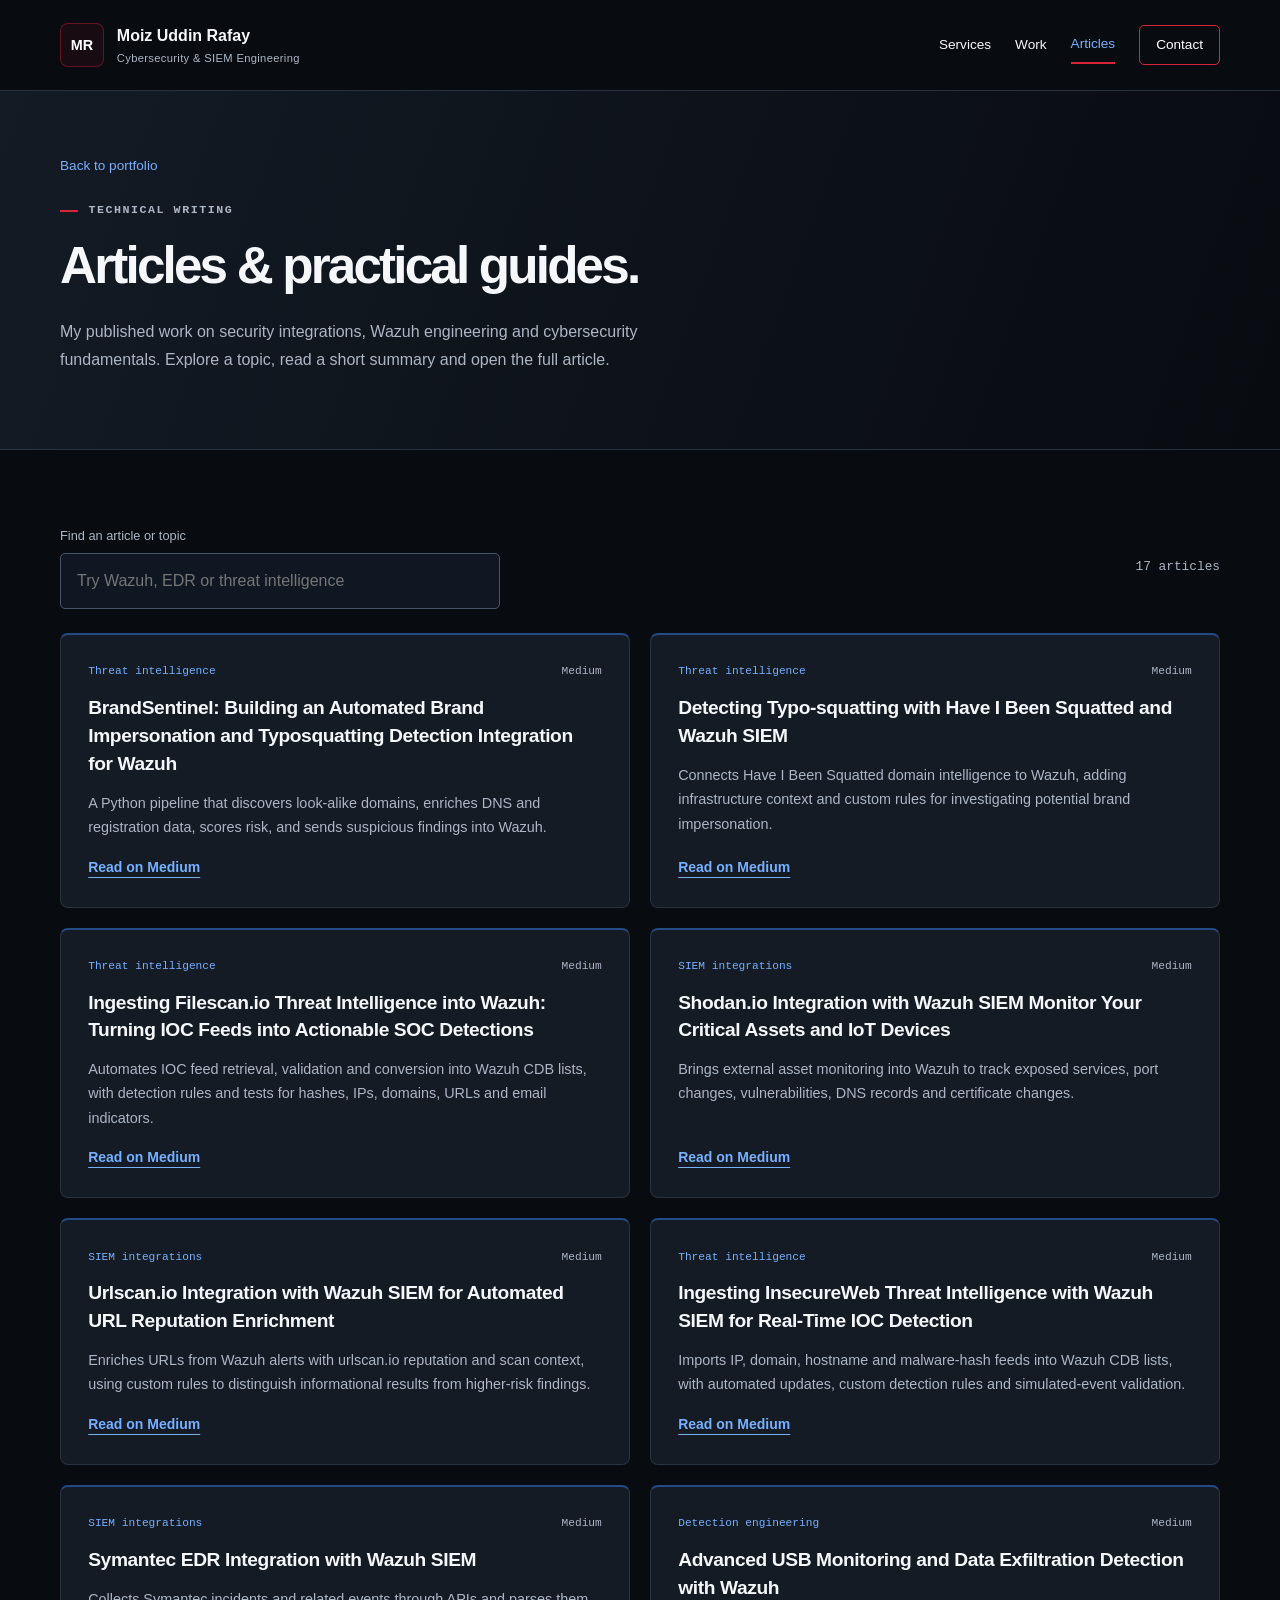
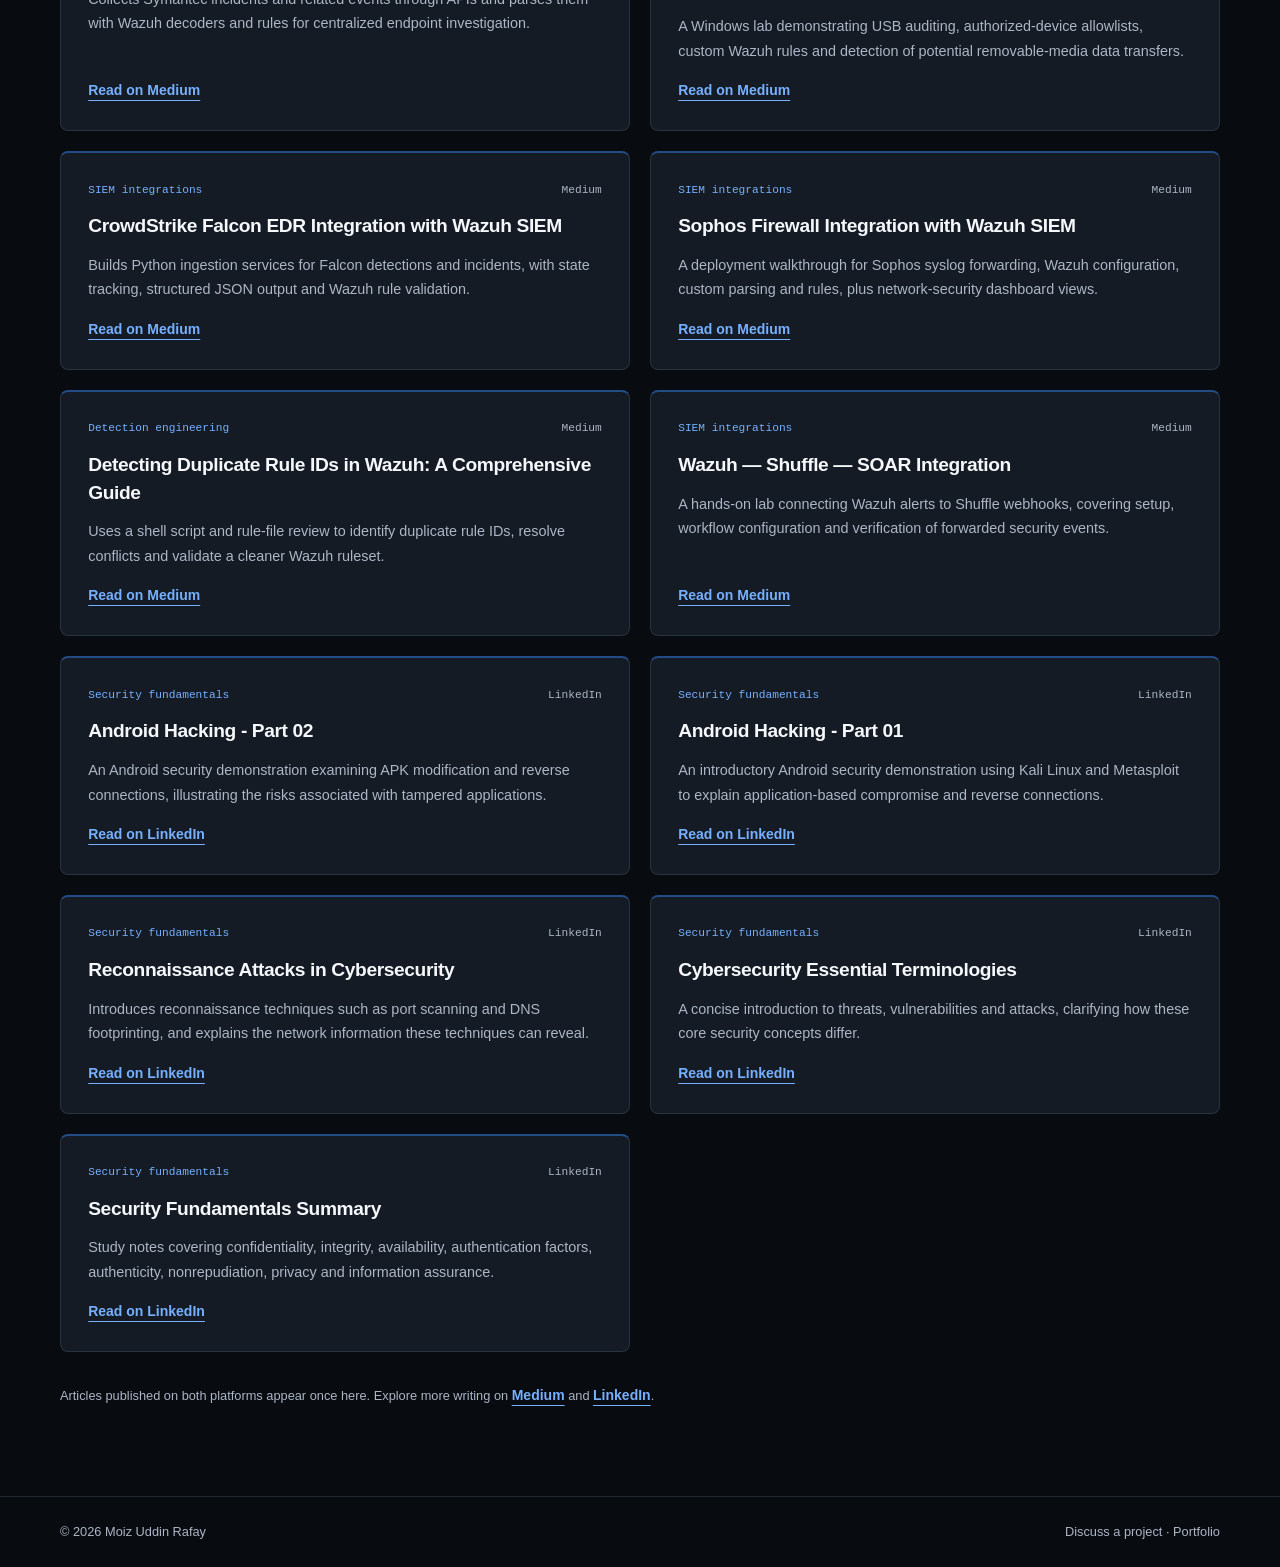
==== commit 2dc09f7f: "Add Wazuh consulting services and hands-on training page" ====
--- a/articles.html
+++ b/articles.html
@@ -1,5 +1,5 @@
 <!doctype html>
-<html lang="en"><head><meta charset="utf-8"><meta name="viewport" content="width=device-width,initial-scale=1"><title>Technical Articles | Moiz Uddin Rafay</title><meta name="description" content="Technical articles by Moiz Uddin Rafay on Wazuh integrations, detection engineering, threat intelligence and cybersecurity fundamentals."><meta name="theme-color" content="#080b10"><link rel="icon" href="assets/favicon.svg" type="image/svg+xml"><link rel="stylesheet" href="style.css?v=cyber-20261004"></head><body><a class="skip" href="#main">Skip to content</a><header class="site-header wrap"><a class="brand" href="index.html"><span class="monogram">MR</span><span class="brand-name">Moiz Uddin Rafay<small>Cybersecurity & SIEM Engineering</small></span></a><nav aria-label="Main navigation"><a href="index.html#services">Services</a><a href="index.html#work">Work</a><a href="articles.html" aria-current="page">Articles</a><a class="nav-contact" href="index.html#contact">Contact</a></nav></header><main id="main"><section class="article-hero"><div class="wrap"><a class="back-link" href="index.html">Back to portfolio</a><p class="eyebrow">Technical writing</p><h1>Articles & practical guides.</h1><p>My published work on security integrations, Wazuh engineering and cybersecurity fundamentals. Explore a topic, read a short summary and open the full article.</p></div></section><section class="section"><div class="wrap"><div class="article-tools"><div class="search-field"><label for="article-search">Find an article or topic</label><input id="article-search" type="search" placeholder="Try Wazuh, EDR or threat intelligence" autocomplete="off"></div><p id="article-count" class="article-count" role="status" aria-live="polite">17 articles</p></div><div class="article-grid"><article class="article-card"><div class="article-meta"><span>Threat intelligence</span><span>Medium</span></div><h2>BrandSentinel: Building an Automated Brand Impersonation and Typosquatting Detection Integration for Wazuh</h2><p>A Python pipeline that discovers look-alike domains, enriches DNS and registration data, scores risk, and sends suspicious findings into Wazuh.</p><a class="link" href="https://moizuddinrafay.medium.com/brandsentinel-building-an-automated-brand-impersonation-and-typosquatting-detection-integration-59d1b79fe657" aria-label="Read BrandSentinel: Building an Automated Brand Impersonation and Typosquatting Detection Integration for Wazuh on Medium">Read on Medium</a></article>
+<html lang="en"><head><meta charset="utf-8"><meta name="viewport" content="width=device-width,initial-scale=1"><title>Technical Articles | Moiz Uddin Rafay</title><meta name="description" content="Technical articles by Moiz Uddin Rafay on Wazuh integrations, detection engineering, threat intelligence and cybersecurity fundamentals."><meta name="theme-color" content="#080b10"><link rel="icon" href="assets/favicon.svg" type="image/svg+xml"><link rel="stylesheet" href="style.css?v=services-20261004"></head><body><a class="skip" href="#main">Skip to content</a><header class="site-header wrap"><a class="brand" href="index.html"><span class="monogram">MR</span><span class="brand-name">Moiz Uddin Rafay<small>Cybersecurity & SIEM Engineering</small></span></a><nav aria-label="Main navigation"><a href="services.html">Services</a><a href="index.html#work">Work</a><a href="articles.html" aria-current="page">Articles</a><a class="nav-contact" href="index.html#contact">Contact</a></nav></header><main id="main"><section class="article-hero"><div class="wrap"><a class="back-link" href="index.html">Back to portfolio</a><p class="eyebrow">Technical writing</p><h1>Articles & practical guides.</h1><p>My published work on security integrations, Wazuh engineering and cybersecurity fundamentals. Explore a topic, read a short summary and open the full article.</p></div></section><section class="section"><div class="wrap"><div class="article-tools"><div class="search-field"><label for="article-search">Find an article or topic</label><input id="article-search" type="search" placeholder="Try Wazuh, EDR or threat intelligence" autocomplete="off"></div><p id="article-count" class="article-count" role="status" aria-live="polite">17 articles</p></div><div class="article-grid"><article class="article-card"><div class="article-meta"><span>Threat intelligence</span><span>Medium</span></div><h2>BrandSentinel: Building an Automated Brand Impersonation and Typosquatting Detection Integration for Wazuh</h2><p>A Python pipeline that discovers look-alike domains, enriches DNS and registration data, scores risk, and sends suspicious findings into Wazuh.</p><a class="link" href="https://moizuddinrafay.medium.com/brandsentinel-building-an-automated-brand-impersonation-and-typosquatting-detection-integration-59d1b79fe657" aria-label="Read BrandSentinel: Building an Automated Brand Impersonation and Typosquatting Detection Integration for Wazuh on Medium">Read on Medium</a></article>
 <article class="article-card"><div class="article-meta"><span>Threat intelligence</span><span>Medium</span></div><h2>Detecting Typo-squatting with Have I Been Squatted and Wazuh SIEM</h2><p>Connects Have I Been Squatted domain intelligence to Wazuh, adding infrastructure context and custom rules for investigating potential brand impersonation.</p><a class="link" href="https://moizuddinrafay.medium.com/detecting-typo-squatting-with-have-i-been-squatted-and-wazuh-siem-20140dae2206" aria-label="Read Detecting Typo-squatting with Have I Been Squatted and Wazuh SIEM on Medium">Read on Medium</a></article>
 <article class="article-card"><div class="article-meta"><span>Threat intelligence</span><span>Medium</span></div><h2>Ingesting Filescan.io Threat Intelligence into Wazuh: Turning IOC Feeds into Actionable SOC Detections</h2><p>Automates IOC feed retrieval, validation and conversion into Wazuh CDB lists, with detection rules and tests for hashes, IPs, domains, URLs and email indicators.</p><a class="link" href="https://moizuddinrafay.medium.com/ingesting-filescan-io-da08d3cde99a" aria-label="Read Ingesting Filescan.io Threat Intelligence into Wazuh: Turning IOC Feeds into Actionable SOC Detections on Medium">Read on Medium</a></article>
 <article class="article-card"><div class="article-meta"><span>SIEM integrations</span><span>Medium</span></div><h2>Shodan.io Integration with Wazuh SIEM Monitor Your Critical Assets and IoT Devices</h2><p>Brings external asset monitoring into Wazuh to track exposed services, port changes, vulnerabilities, DNS records and certificate changes.</p><a class="link" href="https://moizuddinrafay.medium.com/shodan-io-integration-with-wazuh-siem-monitor-your-critical-assets-and-iot-devices-91aec085e9dc" aria-label="Read Shodan.io Integration with Wazuh SIEM Monitor Your Critical Assets and IoT Devices on Medium">Read on Medium</a></article>
--- a/style.css
+++ b/style.css
@@ -1,2 +1,5 @@
-:root{--ink:#f5f7fa;--muted:#acb6c5;--navy:#080b10;--teal:#76b0ff;--mint:#76b0ff;--blue:#3585f9;--red:#e32b40;--paper:#10151d;--line:#29323f;--white:#fff;--surface:#141b25}*{box-sizing:border-box}html{scroll-behavior:smooth;scroll-padding-top:110px}body{margin:0;background:var(--navy);color:var(--ink);font-family:Arial,Helvetica,sans-serif;font-size:16px;line-height:1.7}a{color:inherit;text-decoration:none}a:hover{color:var(--teal)}a:focus-visible,button:focus-visible,input:focus-visible,summary:focus-visible{outline:3px solid var(--blue);outline-offset:5px}.wrap{width:min(1160px,calc(100% - 64px));margin:auto}.skip{position:absolute;top:-100px;left:1rem;z-index:30;padding:1rem;background:white;color:#080b10}.skip:focus{top:1rem}.site-header{display:flex;align-items:center;justify-content:space-between;gap:2rem;min-height:90px}.brand{display:flex;align-items:center;gap:.8rem;font-weight:700}.monogram{display:grid;place-items:center;width:44px;height:44px;border:1px solid #e32b4066;border-radius:8px;background:#e32b4014;color:white;font-size:.9rem}.brand small{display:block;font-size:.7rem;color:var(--muted);font-weight:400;letter-spacing:.03em}nav{display:flex;align-items:center;gap:1.5rem;font-size:.85rem}nav a{padding:.4rem 0}nav .nav-contact{border:1px solid #e32b40;padding:.45rem 1rem;border-radius:5px;color:white}.hero{position:relative;isolation:isolate;overflow:hidden;padding:75px 0 0;border-top:1px solid #202834;background:radial-gradient(ellipse at 80% 40%,#3585f914,transparent 55%),#080b10}.hero:before{content:'';position:absolute;inset:0;z-index:-1;background-image:linear-gradient(#ffffff04 1px,transparent 1px),linear-gradient(90deg,#ffffff04 1px,transparent 1px);background-size:48px 48px;mask-image:linear-gradient(90deg,transparent,#000)}.hero-grid{display:grid;grid-template-columns:1.35fr 1fr;gap:5rem;align-items:center}.eyebrow{display:flex;align-items:center;gap:.65rem;font-family:'Courier New',monospace;font-size:.73rem;letter-spacing:.13em;text-transform:uppercase;color:var(--teal);font-weight:700;margin:0 0 1rem}.eyebrow:before{content:'';width:18px;height:2px;background:var(--red);flex-shrink:0}.hero .eyebrow{font-size:.7rem;letter-spacing:.09em}h1{font-size:clamp(2.75rem,4.5vw,4rem);line-height:1.12;letter-spacing:-.055em;margin:0 0 1.5rem;font-weight:750}h1 span{color:white}.hero h1 span{color:var(--teal)}.hero-intro{color:var(--muted);font-size:1.05rem;max-width:600px}.hero-intro strong{color:white;font-weight:600}.actions{display:flex;gap:.8rem;flex-wrap:wrap;margin-top:2rem}.button{display:inline-flex;align-items:center;justify-content:center;gap:.6rem;background:var(--red);color:white;padding:.85rem 1.25rem;border:1px solid var(--red);border-radius:5px;font-size:.875rem;font-weight:700;transition:background .18s,transform .18s}.button:hover{color:white;background:#bd2134;transform:translateY(-2px)}.button.secondary{background:transparent;border-color:#465367;color:white}.button.secondary:hover{background:#1a2432}.availability{display:flex;align-items:center;gap:.6rem;font-size:.8rem;color:var(--muted);margin:1.5rem 0}.availability:before{content:'';height:6px;width:6px;border-radius:50%;background:var(--blue);flex-shrink:0}.portrait-card{position:relative;border:1px solid #394559;border-radius:10px;overflow:hidden;background:#111923;box-shadow:14px 14px 0 #3585f910}.portrait-card:before{content:'';position:absolute;top:0;left:0;right:0;height:3px;background:linear-gradient(90deg,var(--red) 0 25%,var(--blue) 25% 100%);z-index:2}.portrait-card img{width:100%;height:350px;display:block;object-fit:contain;object-position:center bottom;background:radial-gradient(ellipse at center,#28374b,#141c28);padding:22px 12px 0}.portrait-caption{display:flex;justify-content:space-between;align-items:center;gap:1rem;padding:1.2rem 1.4rem;background:#111821;border-top:1px solid var(--line)}.portrait-caption strong{display:block;font-size:1rem}.portrait-caption span{font-size:.8rem;color:var(--muted)}.ambassador-label{font-size:.7rem;line-height:1.5;color:var(--teal)!important;border:1px solid #3585f966;padding:.35rem .65rem;border-radius:4px;background:#3585f90a}.hero-note{display:flex;gap:2rem;flex-wrap:wrap;margin-top:3rem;padding:1.3rem 0;border-top:1px solid var(--line);font-family:'Courier New',monospace;font-size:.75rem;color:#c9d1dd}.hero-note span:before{content:'/ ';color:var(--red);font-weight:700}.hero-note a{color:var(--teal);margin-left:auto}.section{padding:75px 0;border-bottom:1px solid #1e2733}.section.soft{background:var(--paper)}h2{font-size:clamp(1.85rem,3vw,2.45rem);line-height:1.22;letter-spacing:-.035em;margin:0}.section-head{display:flex;align-items:flex-end;justify-content:space-between;gap:3rem;margin-bottom:2.5rem}.section-head>p{max-width:380px;color:var(--muted);font-size:1rem;margin:0}.services,.project-grid{display:grid;grid-template-columns:repeat(3,1fr);gap:1.25rem}.card,.project,.client-project,.credential,.article-card{background:var(--surface);border:1px solid var(--line);border-radius:8px;transition:border-color .2s,transform .2s}.card:hover,.project:hover,.client-project:hover,.credential:hover,.article-card:hover{border-color:#3585f980}.card{padding:1.8rem}.card h3{font-size:1.12rem;line-height:1.45;letter-spacing:-.015em;margin:1rem 0 .65rem}.card p{color:var(--muted);font-size:.95rem;margin:.75rem 0 1rem}.icon{display:grid;place-items:center;width:43px;height:43px;color:var(--teal);background:#3585f914;border:1px solid #3585f930;border-radius:6px}.icon svg{width:23px;height:23px;fill:none;stroke:currentColor;stroke-width:1.7;stroke-linecap:round;stroke-linejoin:round}.small-list{list-style:none;padding:0;margin:0;color:var(--muted);font-size:.85rem}.small-list li{padding:.2rem 0}.small-list li:before{content:'+';color:var(--red);margin-right:.6rem}.client-grid{display:grid;grid-template-columns:1fr 1fr;gap:1.5rem}.client-project{padding:2rem;border-top:3px solid var(--red)}.client-project:nth-child(2){border-top-color:var(--blue)}.client-project h3{font-size:1.55rem;line-height:1.3;letter-spacing:-.025em;margin:.7rem 0}.client-project .project-role{font-size:.85rem;font-weight:700;color:var(--teal)}.client-project p,.client-project li{color:var(--muted);font-size:.95rem}.client-project ul{padding-left:1.1rem}.client-project li{margin:.2rem 0}.skill-tags{display:flex;flex-wrap:wrap;gap:.5rem;margin-top:1.4rem}.skill-tags span{padding:.3rem .65rem;border:1px solid #394559;background:#0c121b;color:#c8d4e5;border-radius:4px;font-size:.75rem}.project{overflow:hidden;display:flex;flex-direction:column}.project-top{display:flex;align-items:center;justify-content:space-between;gap:.8rem;background:#101722;padding:1.5rem;border-bottom:1px solid var(--line);min-height:96px}.project-top strong{font-size:1.1rem}.project-top span{font-size:.7rem;padding:.2rem .45rem;border:1px solid #3585f950;border-radius:3px;color:var(--teal)}.project-body{padding:1.5rem;display:flex;flex:1;flex-direction:column}.project h3{font-size:1.1rem;line-height:1.4;margin:0 0 .7rem}.project p{color:var(--muted);font-size:.95rem;margin:0 0 1.2rem}.link{color:var(--teal);font-size:.875rem;font-weight:700;text-decoration:underline;text-underline-offset:5px}.link:hover{color:white}.project .link{margin-top:auto;align-self:flex-start}.about-grid{display:grid;grid-template-columns:1.4fr 1fr;gap:4rem}.about-grid p{color:var(--muted)}.ambassador{padding:2rem;border:1px solid #3585f970;border-radius:8px;background:linear-gradient(145deg,#3585f910,#101722)}.ambassador h3{font-size:1.7rem;margin:.7rem 0;letter-spacing:-.03em}.credentials-grid{display:grid;grid-template-columns:repeat(3,1fr);gap:1rem}.credential{display:flex;flex-direction:column;align-items:flex-start;padding:1.6rem}.issuer{display:flex;align-items:center;gap:.6rem;font-size:1.3rem;letter-spacing:-.04em;font-weight:800;color:white}.issuer img{filter:invert(1)}.credential h3{font-size:1.05rem;line-height:1.4;margin:.85rem 0 .35rem}.credential p{font-size:.85rem;color:var(--muted);margin:.3rem 0 1rem}.credential .link{margin-top:auto;font-size:.8rem}.background{border:1px solid var(--line);padding:1.2rem 1.5rem;margin-top:1.5rem;border-radius:6px;background:#101722}.background summary{cursor:pointer;color:white;font-weight:700;font-size:.9rem}.background summary::marker{color:var(--red)}.background-grid{display:grid;grid-template-columns:1fr 1fr;gap:2rem;margin-top:1rem}.background-grid h3{font-size:1.1rem}.background-grid p,.background-grid li{font-size:.9rem;color:var(--muted)}.background-grid ul{padding-left:1rem}.background-grid li{margin-bottom:.7rem}.writing-banner{display:flex;align-items:center;justify-content:space-between;gap:3rem;border:1px solid var(--line);border-left:3px solid var(--blue);padding:2.5rem;border-radius:6px;background:var(--surface)}.writing-banner p{color:var(--muted);max-width:650px;margin-bottom:0}.writing-banner .button{flex-shrink:0}.contact-section{background:#070a0e;padding:75px 0;border-top:1px solid #353c48}.contact-grid{display:grid;grid-template-columns:1fr 1.1fr;gap:4rem}.contact-section p{color:var(--muted)}.contacts{display:grid;gap:.65rem}.contact-link{padding:1rem 1.25rem;border:1px solid var(--line);background:var(--surface);border-radius:6px;overflow-wrap:anywhere}.contact-link:hover{color:white;border-color:var(--blue)}.contact-link small{display:block;font-size:.75rem;color:var(--teal);margin-bottom:.2rem}.contact-link strong{display:block;font-size:.9rem;font-weight:500}.contact-link img{filter:invert(1);vertical-align:middle;margin-right:.35rem}.profile-strip{display:flex;flex-wrap:wrap;gap:2rem;margin-top:2rem;padding-top:1.5rem;border-top:1px solid var(--line)}.profile-strip a{display:flex;align-items:center;gap:.65rem;font-size:.85rem}.profile-logo{display:grid;place-items:center;width:30px;height:30px;background:white;color:#0b111a;border-radius:4px;font-weight:800}.site-footer{display:flex;justify-content:space-between;gap:1rem;flex-wrap:wrap;padding:1.5rem 0;color:var(--muted);font-size:.8rem}.article-hero{padding:60px 0;background:linear-gradient(110deg,#141b25,#080b10);border-top:1px solid var(--line);border-bottom:1px solid var(--line)}.article-hero h1{font-size:clamp(2.3rem,4vw,3.4rem)}.article-hero p{max-width:670px;color:var(--muted)}.back-link{display:inline-block;margin-bottom:1.5rem;font-size:.85rem;color:var(--teal)}.article-tools{display:flex;align-items:center;justify-content:space-between;gap:2rem;margin-bottom:1.5rem}.search-field{width:min(440px,100%)}.search-field label{display:block;font-size:.8rem;color:var(--muted);margin-bottom:.4rem}.search-field input{width:100%;padding:.85rem 1rem;border:1px solid #48566b;background:#101722;color:white;border-radius:5px;font:inherit}.article-count{color:var(--muted);font-family:'Courier New',monospace;font-size:.8rem}.article-grid{display:grid;grid-template-columns:1fr 1fr;gap:1.25rem}.article-card{padding:1.7rem;display:flex;flex-direction:column;border-top:2px solid #3585f975}.article-meta{display:flex;justify-content:space-between;gap:.6rem;font-family:'Courier New',monospace;font-size:.7rem;color:var(--teal)}.article-meta span:last-child{color:var(--muted)}.article-card h2{font-size:1.2rem;line-height:1.45;letter-spacing:-.02em;margin:.8rem 0}.article-card p{color:var(--muted);font-size:.9rem;margin:0 0 1rem}.article-card .link{margin-top:auto;align-self:flex-start}.article-card[hidden]{display:none}.empty{padding:2rem;background:var(--surface);border-radius:6px}.article-footnote{color:var(--muted);font-size:.8rem;margin-top:2rem}
+:root{--ink:#f5f7fa;--muted:#acb6c5;--navy:#080b10;--teal:#76b0ff;--mint:#76b0ff;--blue:#3585f9;--red:#d92338;--paper:#10151d;--line:#29323f;--white:#fff;--surface:#141b25}*{box-sizing:border-box}html{scroll-behavior:smooth;scroll-padding-top:110px}body{margin:0;background:var(--navy);color:var(--ink);font-family:Arial,Helvetica,sans-serif;font-size:16px;line-height:1.7}a{color:inherit;text-decoration:none}a:hover{color:var(--teal)}a:focus-visible,button:focus-visible,input:focus-visible,summary:focus-visible{outline:3px solid var(--blue);outline-offset:5px}.wrap{width:min(1160px,calc(100% - 64px));margin:auto}.skip{position:absolute;top:-100px;left:1rem;z-index:30;padding:1rem;background:white;color:#080b10}.skip:focus{top:1rem}.site-header{display:flex;align-items:center;justify-content:space-between;gap:2rem;min-height:90px}.brand{display:flex;align-items:center;gap:.8rem;font-weight:700}.monogram{display:grid;place-items:center;width:44px;height:44px;border:1px solid #d9233866;border-radius:8px;background:#d9233814;color:white;font-size:.9rem}.brand small{display:block;font-size:.7rem;color:var(--muted);font-weight:400;letter-spacing:.03em}nav{display:flex;align-items:center;gap:1.5rem;font-size:.85rem}nav a{padding:.4rem 0}nav .nav-contact{border:1px solid #d92338;padding:.45rem 1rem;border-radius:5px;color:white}.hero{position:relative;isolation:isolate;overflow:hidden;padding:75px 0 0;border-top:1px solid #202834;background:radial-gradient(ellipse at 80% 40%,#3585f914,transparent 55%),#080b10}.hero:before{content:'';position:absolute;inset:0;z-index:-1;background-image:linear-gradient(#ffffff04 1px,transparent 1px),linear-gradient(90deg,#ffffff04 1px,transparent 1px);background-size:48px 48px;mask-image:linear-gradient(90deg,transparent,#000)}.hero-grid{display:grid;grid-template-columns:1.35fr 1fr;gap:5rem;align-items:center}.eyebrow{display:flex;align-items:center;gap:.65rem;font-family:'Courier New',monospace;font-size:.73rem;letter-spacing:.13em;text-transform:uppercase;color:var(--teal);font-weight:700;margin:0 0 1rem}.eyebrow:before{content:'';width:18px;height:2px;background:var(--red);flex-shrink:0}.hero .eyebrow{font-size:.7rem;letter-spacing:.09em}h1{font-size:clamp(2.75rem,4.5vw,4rem);line-height:1.12;letter-spacing:-.055em;margin:0 0 1.5rem;font-weight:750}h1 span{color:white}.hero h1 span{color:var(--teal)}.hero-intro{color:var(--muted);font-size:1.05rem;max-width:600px}.hero-intro strong{color:white;font-weight:600}.actions{display:flex;gap:.8rem;flex-wrap:wrap;margin-top:2rem}.button{display:inline-flex;align-items:center;justify-content:center;gap:.6rem;background:var(--red);color:white;padding:.85rem 1.25rem;border:1px solid var(--red);border-radius:5px;font-size:.875rem;font-weight:700;transition:background .18s,transform .18s}.button:hover{color:white;background:#bd2134;transform:translateY(-2px)}.button.secondary{background:transparent;border-color:#465367;color:white}.button.secondary:hover{background:#1a2432}.availability{display:flex;align-items:center;gap:.6rem;font-size:.8rem;color:var(--muted);margin:1.5rem 0}.availability:before{content:'';height:6px;width:6px;border-radius:50%;background:var(--blue);flex-shrink:0}.portrait-card{position:relative;border:1px solid #394559;border-radius:10px;overflow:hidden;background:#111923;box-shadow:14px 14px 0 #3585f910}.portrait-card:before{content:'';position:absolute;top:0;left:0;right:0;height:3px;background:linear-gradient(90deg,var(--red) 0 25%,var(--blue) 25% 100%);z-index:2}.portrait-card img{width:100%;height:350px;display:block;object-fit:contain;object-position:center bottom;background:radial-gradient(ellipse at center,#28374b,#141c28);padding:22px 12px 0}.portrait-caption{display:flex;justify-content:space-between;align-items:center;gap:1rem;padding:1.2rem 1.4rem;background:#111821;border-top:1px solid var(--line)}.portrait-caption strong{display:block;font-size:1rem}.portrait-caption span{font-size:.8rem;color:var(--muted)}.ambassador-label{font-size:.7rem;line-height:1.5;color:var(--teal)!important;border:1px solid #3585f966;padding:.35rem .65rem;border-radius:4px;background:#3585f90a}.hero-note{display:flex;gap:2rem;flex-wrap:wrap;margin-top:3rem;padding:1.3rem 0;border-top:1px solid var(--line);font-family:'Courier New',monospace;font-size:.75rem;color:#c9d1dd}.hero-note span:before{content:'/ ';color:var(--red);font-weight:700}.hero-note a{color:var(--teal);margin-left:auto}.section{padding:75px 0;border-bottom:1px solid #1e2733}.section.soft{background:var(--paper)}h2{font-size:clamp(1.85rem,3vw,2.45rem);line-height:1.22;letter-spacing:-.035em;margin:0}.section-head{display:flex;align-items:flex-end;justify-content:space-between;gap:3rem;margin-bottom:2.5rem}.section-head>p{max-width:380px;color:var(--muted);font-size:1rem;margin:0}.services,.project-grid{display:grid;grid-template-columns:repeat(3,1fr);gap:1.25rem}.card,.project,.client-project,.credential,.article-card{background:var(--surface);border:1px solid var(--line);border-radius:8px;transition:border-color .2s,transform .2s}.card:hover,.project:hover,.client-project:hover,.credential:hover,.article-card:hover{border-color:#3585f980}.card{padding:1.8rem}.card h3{font-size:1.12rem;line-height:1.45;letter-spacing:-.015em;margin:1rem 0 .65rem}.card p{color:var(--muted);font-size:.95rem;margin:.75rem 0 1rem}.icon{display:grid;place-items:center;width:43px;height:43px;color:var(--teal);background:#3585f914;border:1px solid #3585f930;border-radius:6px}.icon svg{width:23px;height:23px;fill:none;stroke:currentColor;stroke-width:1.7;stroke-linecap:round;stroke-linejoin:round}.small-list{list-style:none;padding:0;margin:0;color:var(--muted);font-size:.85rem}.small-list li{padding:.2rem 0}.small-list li:before{content:'+';color:var(--red);margin-right:.6rem}.client-grid{display:grid;grid-template-columns:1fr 1fr;gap:1.5rem}.client-project{padding:2rem;border-top:3px solid var(--red)}.client-project:nth-child(2){border-top-color:var(--blue)}.client-project h3{font-size:1.55rem;line-height:1.3;letter-spacing:-.025em;margin:.7rem 0}.client-project .project-role{font-size:.85rem;font-weight:700;color:var(--teal)}.client-project p,.client-project li{color:var(--muted);font-size:.95rem}.client-project ul{padding-left:1.1rem}.client-project li{margin:.2rem 0}.skill-tags{display:flex;flex-wrap:wrap;gap:.5rem;margin-top:1.4rem}.skill-tags span{padding:.3rem .65rem;border:1px solid #394559;background:#0c121b;color:#c8d4e5;border-radius:4px;font-size:.75rem}.project{overflow:hidden;display:flex;flex-direction:column}.project-top{display:flex;align-items:center;justify-content:space-between;gap:.8rem;background:#101722;padding:1.5rem;border-bottom:1px solid var(--line);min-height:96px}.project-top strong{font-size:1.1rem}.project-top span{font-size:.7rem;padding:.2rem .45rem;border:1px solid #3585f950;border-radius:3px;color:var(--teal)}.project-body{padding:1.5rem;display:flex;flex:1;flex-direction:column}.project h3{font-size:1.1rem;line-height:1.4;margin:0 0 .7rem}.project p{color:var(--muted);font-size:.95rem;margin:0 0 1.2rem}.link{color:var(--teal);font-size:.875rem;font-weight:700;text-decoration:underline;text-underline-offset:5px}.link:hover{color:white}.project .link{margin-top:auto;align-self:flex-start}.about-grid{display:grid;grid-template-columns:1.4fr 1fr;gap:4rem}.about-grid p{color:var(--muted)}.ambassador{padding:2rem;border:1px solid #3585f970;border-radius:8px;background:linear-gradient(145deg,#3585f910,#101722)}.ambassador h3{font-size:1.7rem;margin:.7rem 0;letter-spacing:-.03em}.credentials-grid{display:grid;grid-template-columns:repeat(3,1fr);gap:1rem}.credential{display:flex;flex-direction:column;align-items:flex-start;padding:1.6rem}.issuer{display:flex;align-items:center;gap:.6rem;font-size:1.3rem;letter-spacing:-.04em;font-weight:800;color:white}.issuer img{filter:invert(1)}.credential h3{font-size:1.05rem;line-height:1.4;margin:.85rem 0 .35rem}.credential p{font-size:.85rem;color:var(--muted);margin:.3rem 0 1rem}.credential .link{margin-top:auto;font-size:.8rem}.background{border:1px solid var(--line);padding:1.2rem 1.5rem;margin-top:1.5rem;border-radius:6px;background:#101722}.background summary{cursor:pointer;color:white;font-weight:700;font-size:.9rem}.background summary::marker{color:var(--red)}.background-grid{display:grid;grid-template-columns:1fr 1fr;gap:2rem;margin-top:1rem}.background-grid h3{font-size:1.1rem}.background-grid p,.background-grid li{font-size:.9rem;color:var(--muted)}.background-grid ul{padding-left:1rem}.background-grid li{margin-bottom:.7rem}.writing-banner{display:flex;align-items:center;justify-content:space-between;gap:3rem;border:1px solid var(--line);border-left:3px solid var(--blue);padding:2.5rem;border-radius:6px;background:var(--surface)}.writing-banner p{color:var(--muted);max-width:650px;margin-bottom:0}.writing-banner .button{flex-shrink:0}.contact-section{background:#070a0e;padding:75px 0;border-top:1px solid #353c48}.contact-grid{display:grid;grid-template-columns:1fr 1.1fr;gap:4rem}.contact-section p{color:var(--muted)}.contacts{display:grid;gap:.65rem}.contact-link{padding:1rem 1.25rem;border:1px solid var(--line);background:var(--surface);border-radius:6px;overflow-wrap:anywhere}.contact-link:hover{color:white;border-color:var(--blue)}.contact-link small{display:block;font-size:.75rem;color:var(--teal);margin-bottom:.2rem}.contact-link strong{display:block;font-size:.9rem;font-weight:500}.contact-link img{filter:invert(1);vertical-align:middle;margin-right:.35rem}.profile-strip{display:flex;flex-wrap:wrap;gap:2rem;margin-top:2rem;padding-top:1.5rem;border-top:1px solid var(--line)}.profile-strip a{display:flex;align-items:center;gap:.65rem;font-size:.85rem}.profile-logo{display:grid;place-items:center;width:30px;height:30px;background:white;color:#0b111a;border-radius:4px;font-weight:800}.site-footer{display:flex;justify-content:space-between;gap:1rem;flex-wrap:wrap;padding:1.5rem 0;color:var(--muted);font-size:.8rem}.article-hero{padding:60px 0;background:linear-gradient(110deg,#141b25,#080b10);border-top:1px solid var(--line);border-bottom:1px solid var(--line)}.article-hero h1{font-size:clamp(2.3rem,4vw,3.4rem)}.article-hero p{max-width:670px;color:var(--muted)}.back-link{display:inline-block;margin-bottom:1.5rem;font-size:.85rem;color:var(--teal)}.article-tools{display:flex;align-items:center;justify-content:space-between;gap:2rem;margin-bottom:1.5rem}.search-field{width:min(440px,100%)}.search-field label{display:block;font-size:.8rem;color:var(--muted);margin-bottom:.4rem}.search-field input{width:100%;padding:.85rem 1rem;border:1px solid #48566b;background:#101722;color:white;border-radius:5px;font:inherit}.article-count{color:var(--muted);font-family:'Courier New',monospace;font-size:.8rem}.article-grid{display:grid;grid-template-columns:1fr 1fr;gap:1.25rem}.article-card{padding:1.7rem;display:flex;flex-direction:column;border-top:2px solid #3585f975}.article-meta{display:flex;justify-content:space-between;gap:.6rem;font-family:'Courier New',monospace;font-size:.7rem;color:var(--teal)}.article-meta span:last-child{color:var(--muted)}.article-card h2{font-size:1.2rem;line-height:1.45;letter-spacing:-.02em;margin:.8rem 0}.article-card p{color:var(--muted);font-size:.9rem;margin:0 0 1rem}.article-card .link{margin-top:auto;align-self:flex-start}.article-card[hidden]{display:none}.empty{padding:2rem;background:var(--surface);border-radius:6px}.article-footnote{color:var(--muted);font-size:.8rem;margin-top:2rem}
 @media(max-width:950px){.hero-grid{gap:2.5rem;grid-template-columns:1.2fr 1fr}.portrait-card img{height:310px}.services,.project-grid{grid-template-columns:1fr}.card{display:grid;grid-template-columns:43px 1fr;gap:0 1rem}.card h3{margin:0 0 .5rem}.card p,.card ul{grid-column:2}.project-top{min-height:auto}.about-grid,.contact-grid{gap:2rem}.credentials-grid{grid-template-columns:repeat(2,1fr)}.hero-note{gap:1rem}.hero-note a{margin-left:0}nav{gap:1rem}.brand small{display:none}.client-project{padding:1.6rem}}@media(max-width:650px){.wrap{width:calc(100% - 36px)}.site-header{flex-wrap:wrap;gap:1rem;padding:1rem 0;min-height:auto}.brand{font-size:.9rem}.monogram{height:36px;width:36px}.site-header nav{width:100%;justify-content:space-between;gap:.4rem;font-size:.75rem}nav .nav-contact{padding:.3rem .6rem}.hero{padding-top:40px}.hero-grid,.client-grid,.about-grid,.contact-grid,.background-grid,.article-grid{grid-template-columns:1fr}.hero-grid{gap:2rem}.hero h1{font-size:clamp(2.5rem,8.5vw,3.5rem)}.hero-intro{font-size:1rem}.hero .eyebrow{font-size:.62rem;letter-spacing:.06em}.portrait-card{max-width:420px;width:100%}.portrait-card img{height:320px}.hero-note{font-size:.7rem;gap:.6rem 1rem;margin-top:2rem}.section,.contact-section{padding:48px 0}.section-head{display:block;margin-bottom:1.5rem}.section-head>p{margin-top:1rem}.card{padding:1.5rem}.client-project h3{font-size:1.4rem}.credentials-grid{grid-template-columns:1fr 1fr;gap:.7rem}.credential{padding:1rem}.credential h3{font-size:.95rem}.credential p,.credential .link{font-size:.75rem}.issuer{font-size:1.05rem;gap:.4rem}.issuer img{width:22px;height:22px}.writing-banner{display:block;padding:1.5rem}.writing-banner .button{margin-top:1.5rem}.ambassador{padding:1.5rem}.profile-strip{gap:1rem}.profile-strip a{font-size:.8rem}.article-tools{display:block}.article-count{margin-top:1rem}.article-hero{padding:38px 0}.site-footer{font-size:.75rem}.background{padding:1rem}}@media(max-width:360px){.credentials-grid{grid-template-columns:1fr}.hero .eyebrow{font-size:.57rem}.actions{gap:.6rem}.button{font-size:.8rem;padding:.75rem 1rem}}@media(prefers-reduced-motion:reduce){html{scroll-behavior:auto}*{transition:none!important}}
+
+/* Consulting and training catalog */
+nav a[aria-current=page]{color:var(--teal);border-bottom:2px solid var(--red)}.services-hero h1{max-width:820px;font-size:clamp(2.5rem,4.7vw,3.8rem)}.services-lead{font-size:1.15rem}.service-jumps{display:flex;gap:2rem;flex-wrap:wrap;margin-top:2rem;font-size:.8rem;color:var(--teal)}.offer-grid{display:grid;grid-template-columns:1fr 1fr;gap:1.25rem}.offer-card{position:relative;background:var(--surface);border:1px solid var(--line);border-radius:8px;padding:1.8rem;display:flex;flex-direction:column;align-items:flex-start}.offer-card:hover{border-color:var(--blue)}.offer-number{font-family:'Courier New',monospace;color:var(--teal);font-size:.8rem;border-left:2px solid var(--red);padding-left:.6rem}.offer-card h3{font-size:1.3rem;line-height:1.35;letter-spacing:-.025em;margin:.8rem 0 .5rem}.offer-card p{color:var(--muted);font-size:.95rem;margin:.3rem 0}.offer-card ul{padding-left:1.1rem;color:#c8d2df;font-size:.85rem;margin:1rem 0 1.5rem}.offer-card li{margin:.35rem 0}.offer-card .link{margin-top:auto}.training-grid{display:grid;grid-template-columns:1fr 1fr;gap:1.25rem}.training-card{padding:1.7rem;border:1px solid var(--line);border-top:2px solid var(--blue);border-radius:6px;background:var(--surface)}.training-card h3{font-size:1.2rem;margin:.8rem 0}.training-card>p:last-child{color:var(--muted);font-size:.95rem}.training-note{color:var(--muted);font-size:.85rem;margin-top:1.5rem;max-width:850px}.delivery-steps{display:grid;grid-template-columns:repeat(4,1fr);gap:1.5rem;list-style:none;padding:0;counter-reset:step}.delivery-steps li{counter-increment:step;border-top:1px solid var(--line);padding-top:1rem}.delivery-steps li:before{content:'0' counter(step);display:block;color:var(--red);font:700 .8rem 'Courier New',monospace;margin-bottom:.75rem}.delivery-steps p{color:var(--muted);font-size:.9rem}.engagement-bar{display:flex;justify-content:space-between;align-items:center;gap:2rem;padding:1.5rem;border:1px solid var(--line);border-left:3px solid var(--blue);border-radius:6px;margin-top:2rem;background:var(--surface)}.engagement-bar p{color:var(--muted);font-size:.85rem;margin:.4rem 0 0}.engagement-bar .link{flex-shrink:0}.services-cta{padding:1.3rem 0;text-align:right}.services-hero .button.secondary{background:transparent}@media(max-width:950px){.delivery-steps{grid-template-columns:1fr 1fr}.engagement-bar{display:block}.engagement-bar .link{margin-top:1rem}}@media(max-width:650px){.offer-grid,.training-grid{grid-template-columns:1fr}.offer-card,.training-card{padding:1.4rem}.service-jumps{gap:.7rem 1rem}.delivery-steps{gap:1rem}.services-cta{text-align:left}.services-lead{font-size:1rem}.engagement-bar{padding:1.2rem}}@media(max-width:360px){.delivery-steps{grid-template-columns:1fr}}
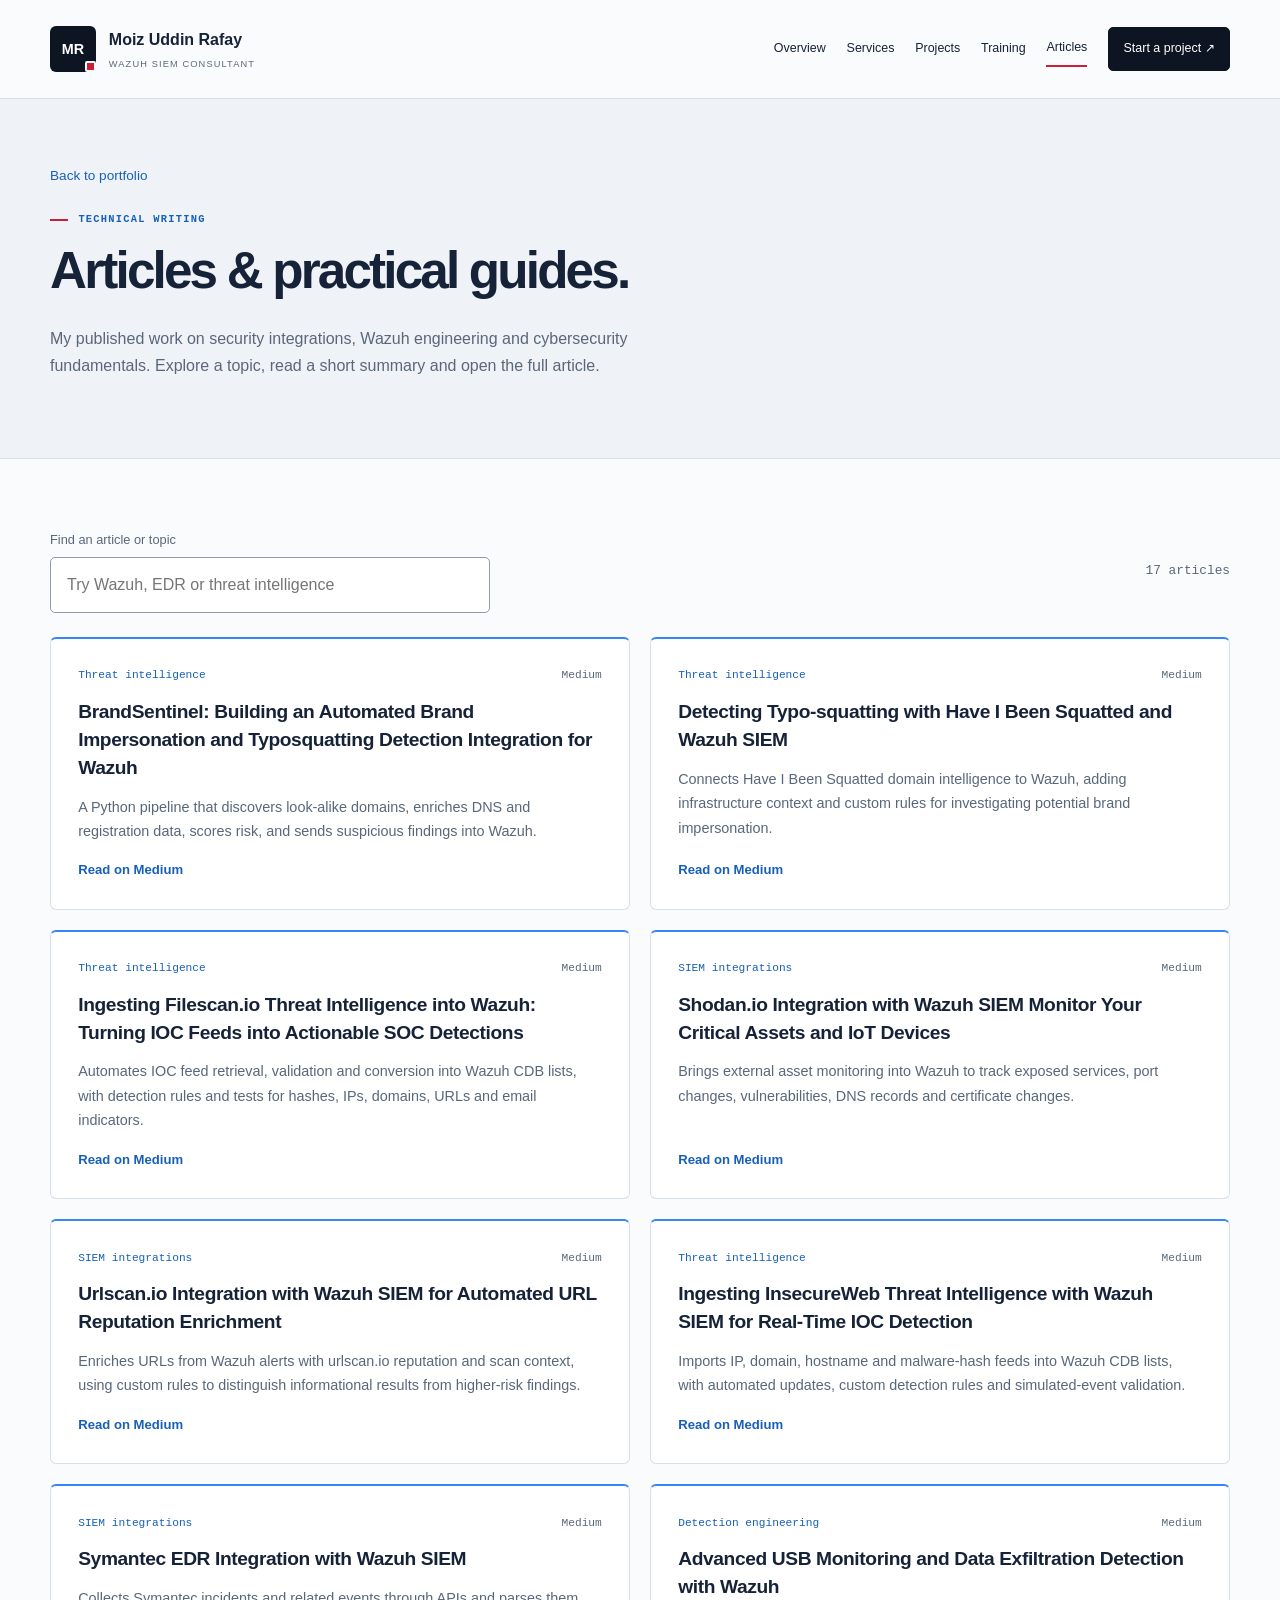
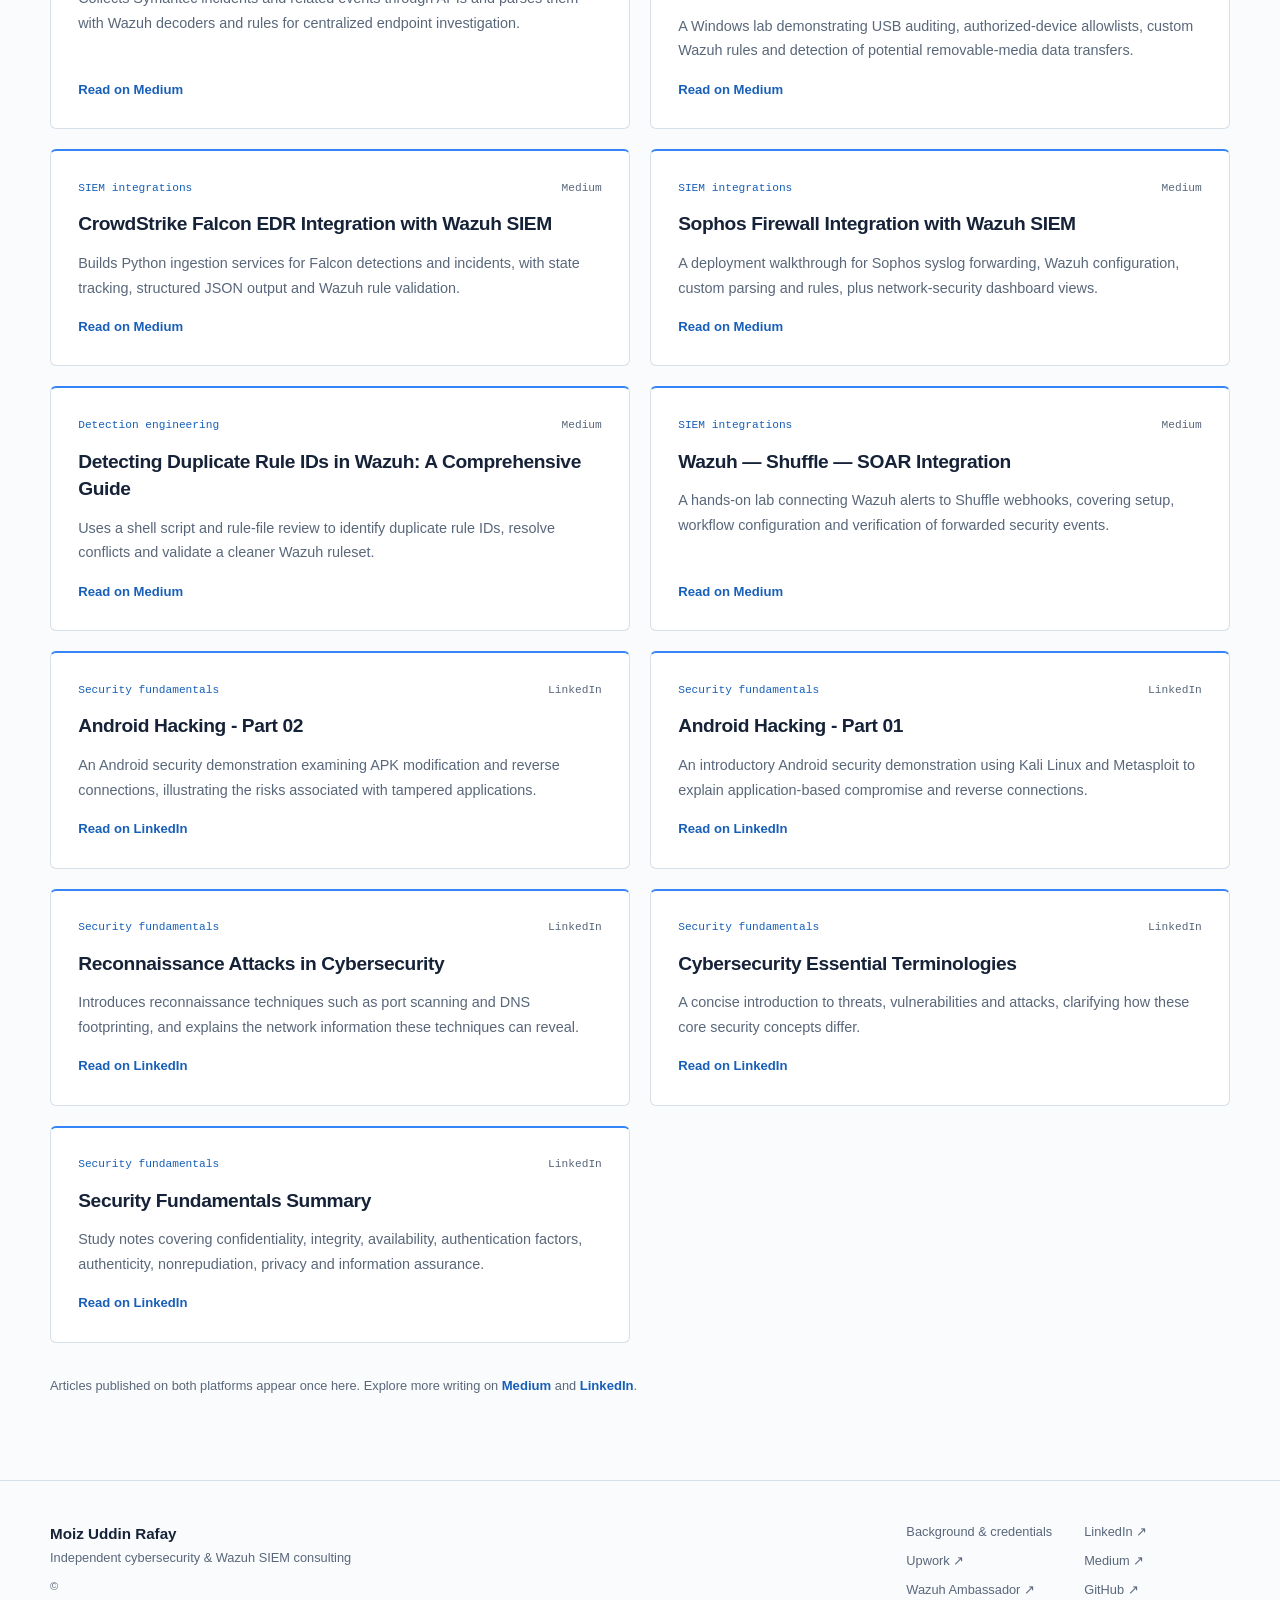
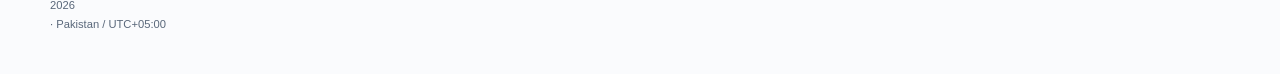
==== commit f6993050: "Redesign consulting portfolio with client project scope, training curriculum, delivery examples and " ====
--- a/articles.html
+++ b/articles.html
@@ -1,5 +1,4 @@
-<!doctype html>
-<html lang="en"><head><meta charset="utf-8"><meta name="viewport" content="width=device-width,initial-scale=1"><title>Technical Articles | Moiz Uddin Rafay</title><meta name="description" content="Technical articles by Moiz Uddin Rafay on Wazuh integrations, detection engineering, threat intelligence and cybersecurity fundamentals."><meta name="theme-color" content="#080b10"><link rel="icon" href="assets/favicon.svg" type="image/svg+xml"><link rel="stylesheet" href="style.css?v=services-20261004"></head><body><a class="skip" href="#main">Skip to content</a><header class="site-header wrap"><a class="brand" href="index.html"><span class="monogram">MR</span><span class="brand-name">Moiz Uddin Rafay<small>Cybersecurity & SIEM Engineering</small></span></a><nav aria-label="Main navigation"><a href="services.html">Services</a><a href="index.html#work">Work</a><a href="articles.html" aria-current="page">Articles</a><a class="nav-contact" href="index.html#contact">Contact</a></nav></header><main id="main"><section class="article-hero"><div class="wrap"><a class="back-link" href="index.html">Back to portfolio</a><p class="eyebrow">Technical writing</p><h1>Articles & practical guides.</h1><p>My published work on security integrations, Wazuh engineering and cybersecurity fundamentals. Explore a topic, read a short summary and open the full article.</p></div></section><section class="section"><div class="wrap"><div class="article-tools"><div class="search-field"><label for="article-search">Find an article or topic</label><input id="article-search" type="search" placeholder="Try Wazuh, EDR or threat intelligence" autocomplete="off"></div><p id="article-count" class="article-count" role="status" aria-live="polite">17 articles</p></div><div class="article-grid"><article class="article-card"><div class="article-meta"><span>Threat intelligence</span><span>Medium</span></div><h2>BrandSentinel: Building an Automated Brand Impersonation and Typosquatting Detection Integration for Wazuh</h2><p>A Python pipeline that discovers look-alike domains, enriches DNS and registration data, scores risk, and sends suspicious findings into Wazuh.</p><a class="link" href="https://moizuddinrafay.medium.com/brandsentinel-building-an-automated-brand-impersonation-and-typosquatting-detection-integration-59d1b79fe657" aria-label="Read BrandSentinel: Building an Automated Brand Impersonation and Typosquatting Detection Integration for Wazuh on Medium">Read on Medium</a></article>
+<!doctype html><html lang="en"><head><meta charset="utf-8"><meta name="viewport" content="width=device-width,initial-scale=1"><title>Technical Articles | Moiz Uddin Rafay</title><meta name="description" content="17 practical guides covering Wazuh integrations, detection engineering, threat intelligence and security fundamentals."><meta name="theme-color" content="#0d1522"><meta property="og:title" content="Technical Articles | Moiz Uddin Rafay"><meta property="og:description" content="17 practical guides covering Wazuh integrations, detection engineering, threat intelligence and security fundamentals."><meta property="og:type" content="website"><link rel="icon" href="assets/favicon.svg" type="image/svg+xml"><link rel="stylesheet" href="style.css?v=client-20261004"><link rel="stylesheet" href="theme.css?v=client-20261004"></head><body><a class="skip" href="#main">Skip to content</a><header class="site-header wrap"><a class="brand" href="index.html"><span class="monogram">MR<span></span></span><span class="brand-name">Moiz Uddin Rafay<small>WAZUH SIEM CONSULTANT</small></span></a><nav aria-label="Main navigation"><a href="index.html">Overview</a><a href="services.html">Services</a><a href="case-studies.html">Projects</a><a href="training.html">Training</a><a href="articles.html" aria-current="page">Articles</a><a class="nav-contact" href="contact.html">Start a project ↗</a></nav></header><main id="main"><section class="article-hero"><div class="wrap"><a class="back-link" href="index.html">Back to portfolio</a><p class="eyebrow">Technical writing</p><h1>Articles & practical guides.</h1><p>My published work on security integrations, Wazuh engineering and cybersecurity fundamentals. Explore a topic, read a short summary and open the full article.</p></div></section><section class="section"><div class="wrap"><div class="article-tools"><div class="search-field"><label for="article-search">Find an article or topic</label><input id="article-search" type="search" placeholder="Try Wazuh, EDR or threat intelligence" autocomplete="off"></div><p id="article-count" class="article-count" role="status" aria-live="polite">17 articles</p></div><div class="article-grid"><article class="article-card"><div class="article-meta"><span>Threat intelligence</span><span>Medium</span></div><h2>BrandSentinel: Building an Automated Brand Impersonation and Typosquatting Detection Integration for Wazuh</h2><p>A Python pipeline that discovers look-alike domains, enriches DNS and registration data, scores risk, and sends suspicious findings into Wazuh.</p><a class="link" href="https://moizuddinrafay.medium.com/brandsentinel-building-an-automated-brand-impersonation-and-typosquatting-detection-integration-59d1b79fe657" aria-label="Read BrandSentinel: Building an Automated Brand Impersonation and Typosquatting Detection Integration for Wazuh on Medium">Read on Medium</a></article>
 <article class="article-card"><div class="article-meta"><span>Threat intelligence</span><span>Medium</span></div><h2>Detecting Typo-squatting with Have I Been Squatted and Wazuh SIEM</h2><p>Connects Have I Been Squatted domain intelligence to Wazuh, adding infrastructure context and custom rules for investigating potential brand impersonation.</p><a class="link" href="https://moizuddinrafay.medium.com/detecting-typo-squatting-with-have-i-been-squatted-and-wazuh-siem-20140dae2206" aria-label="Read Detecting Typo-squatting with Have I Been Squatted and Wazuh SIEM on Medium">Read on Medium</a></article>
 <article class="article-card"><div class="article-meta"><span>Threat intelligence</span><span>Medium</span></div><h2>Ingesting Filescan.io Threat Intelligence into Wazuh: Turning IOC Feeds into Actionable SOC Detections</h2><p>Automates IOC feed retrieval, validation and conversion into Wazuh CDB lists, with detection rules and tests for hashes, IPs, domains, URLs and email indicators.</p><a class="link" href="https://moizuddinrafay.medium.com/ingesting-filescan-io-da08d3cde99a" aria-label="Read Ingesting Filescan.io Threat Intelligence into Wazuh: Turning IOC Feeds into Actionable SOC Detections on Medium">Read on Medium</a></article>
 <article class="article-card"><div class="article-meta"><span>SIEM integrations</span><span>Medium</span></div><h2>Shodan.io Integration with Wazuh SIEM Monitor Your Critical Assets and IoT Devices</h2><p>Brings external asset monitoring into Wazuh to track exposed services, port changes, vulnerabilities, DNS records and certificate changes.</p><a class="link" href="https://moizuddinrafay.medium.com/shodan-io-integration-with-wazuh-siem-monitor-your-critical-assets-and-iot-devices-91aec085e9dc" aria-label="Read Shodan.io Integration with Wazuh SIEM Monitor Your Critical Assets and IoT Devices on Medium">Read on Medium</a></article>
@@ -15,4 +14,4 @@
 <article class="article-card"><div class="article-meta"><span>Security fundamentals</span><span>LinkedIn</span></div><h2>Android Hacking - Part 01</h2><p>An introductory Android security demonstration using Kali Linux and Metasploit to explain application-based compromise and reverse connections.</p><a class="link" href="https://www.linkedin.com/pulse/android-hacking-part-01-muhammad-moizuddin-rafay" aria-label="Read Android Hacking - Part 01 on LinkedIn">Read on LinkedIn</a></article>
 <article class="article-card"><div class="article-meta"><span>Security fundamentals</span><span>LinkedIn</span></div><h2>Reconnaissance Attacks in Cybersecurity</h2><p>Introduces reconnaissance techniques such as port scanning and DNS footprinting, and explains the network information these techniques can reveal.</p><a class="link" href="https://www.linkedin.com/pulse/reconnaissance-attacks-cybersecurity-muhammad-moizuddin-rafay" aria-label="Read Reconnaissance Attacks in Cybersecurity on LinkedIn">Read on LinkedIn</a></article>
 <article class="article-card"><div class="article-meta"><span>Security fundamentals</span><span>LinkedIn</span></div><h2>Cybersecurity Essential Terminologies</h2><p>A concise introduction to threats, vulnerabilities and attacks, clarifying how these core security concepts differ.</p><a class="link" href="https://www.linkedin.com/pulse/cybersecurity-essential-terminologies-muhammad-moizuddin-rafay" aria-label="Read Cybersecurity Essential Terminologies on LinkedIn">Read on LinkedIn</a></article>
-<article class="article-card"><div class="article-meta"><span>Security fundamentals</span><span>LinkedIn</span></div><h2>Security Fundamentals Summary</h2><p>Study notes covering confidentiality, integrity, availability, authentication factors, authenticity, nonrepudiation, privacy and information assurance.</p><a class="link" href="https://www.linkedin.com/pulse/security-fundamentals-summary-muhammad-moizuddin-rafay" aria-label="Read Security Fundamentals Summary on LinkedIn">Read on LinkedIn</a></article></div><p id="no-results" class="empty" hidden>No articles match your search. Try another keyword.</p><p class="article-footnote">Articles published on both platforms appear once here. Explore more writing on <a class="link" href="https://moizuddinrafay.medium.com/">Medium</a> and <a class="link" href="https://linkedin.com/in/moizuddinrafay">LinkedIn</a>.</p></div></section></main><footer class="wrap site-footer"><span>© <span data-year>2026</span> Moiz Uddin Rafay</span><span><a href="index.html#contact">Discuss a project</a> · <a href="index.html">Portfolio</a></span></footer><script src="script.js"></script></body></html>+<article class="article-card"><div class="article-meta"><span>Security fundamentals</span><span>LinkedIn</span></div><h2>Security Fundamentals Summary</h2><p>Study notes covering confidentiality, integrity, availability, authentication factors, authenticity, nonrepudiation, privacy and information assurance.</p><a class="link" href="https://www.linkedin.com/pulse/security-fundamentals-summary-muhammad-moizuddin-rafay" aria-label="Read Security Fundamentals Summary on LinkedIn">Read on LinkedIn</a></article></div><p id="no-results" class="empty" hidden>No articles match your search. Try another keyword.</p><p class="article-footnote">Articles published on both platforms appear once here. Explore more writing on <a class="link" href="https://moizuddinrafay.medium.com/">Medium</a> and <a class="link" href="https://linkedin.com/in/moizuddinrafay">LinkedIn</a>.</p></div></section></main><footer class="wrap site-footer"><div><strong>Moiz Uddin Rafay</strong><span>Independent cybersecurity & Wazuh SIEM consulting</span><small>© <span data-year>2026</span> · Pakistan / UTC+05:00</small></div><div class="footer-links"><a href="profile.html">Background & credentials</a><a href="https://linkedin.com/in/moizuddinrafay">LinkedIn ↗</a><a href="https://www.upwork.com/freelancers/~01a6d8c113b2957d8a">Upwork ↗</a><a href="https://medium.com/@moizuddinrafay">Medium ↗</a><a href="https://wazuh.com/ambassadors/muhammad-moiz-ud-din-rafay/">Wazuh Ambassador ↗</a><a href="https://github.com/moizuddinrafay">GitHub ↗</a></div></footer><script src="script.js"></script></body></html>
--- a/theme.css
+++ b/theme.css
@@ -0,0 +1,5 @@
+/* Client-focused consulting theme: editorial light surfaces, dark hero, red and Wazuh blue. */
+:root{--ink:#162237;--muted:#59677a;--navy:#0d1522;--teal:#175fb9;--mint:#89baff;--paper:#eff3f7;--line:#d7dfe8;--white:#fff;--surface:#fff;--red:#c82137;--blue:#3585f9}body{background:#fafbfd;color:var(--ink);font-family:Arial,Helvetica,sans-serif;line-height:1.7}a:hover{color:#175fb9}.wrap{width:min(1180px,calc(100% - 64px))}.site-header{min-height:98px;background:transparent;gap:1.5rem}.monogram{position:relative;background:#0d1522;color:white;border:0;width:46px;height:46px;border-radius:6px}.monogram>span{position:absolute;right:0;bottom:0;width:11px;height:11px;background:var(--red);border:2px solid #fafbfd;border-radius:2px}.brand small{font-size:.58rem;letter-spacing:.12em;margin-top:.25rem;color:var(--muted)}nav{gap:1.3rem;font-size:.78rem}nav .nav-contact{background:var(--navy);border-color:var(--navy);color:white;padding:.65rem .9rem}nav .nav-contact:hover{background:#213450;color:white}nav a[aria-current=page]{color:var(--ink);border-bottom:2px solid var(--red)}.hero{padding:64px 0 0;border:0;background:radial-gradient(ellipse at 90% 30%,#233b5a,transparent 55%),var(--navy);color:white}.hero:before{background:none;mask-image:none}.hero-grid{grid-template-columns:1.45fr 1fr;gap:4rem}.hero h1{font-size:clamp(2.7rem,4.8vw,4.45rem);line-height:1.1;letter-spacing:-.05em}.hero h1 span{color:#fff}.hero h1 span::selection{background:var(--blue)}.hero .eyebrow{color:#9bc5ff}.hero-intro{font-size:1.04rem;color:#bcc9da;max-width:600px}.hero-location{color:#aebed1;font-size:.75rem;margin-top:1.5rem}.button{background:var(--red);border-color:var(--red);padding:.9rem 1.25rem;border-radius:4px;font-size:.82rem}.button:hover{background:#a71d2f;color:white}.hero .button.secondary{color:white;border-color:#66778e;background:transparent}.hero .button.secondary:hover{background:#253650}.portrait-card{background:#26384e;border:1px solid #53647b;border-radius:8px;box-shadow:12px 12px 0 #3585f922;align-self:center}.portrait-overline{padding:1rem 1.3rem .1rem;font:700 .6rem 'Courier New',monospace;letter-spacing:.12em;color:#bcd7fc;background:#21324a}.portrait-card img{height:330px;padding:12px 12px 0;background:linear-gradient(155deg,#21324a,#304963);object-fit:contain}.portrait-caption{background:#18273a;border-color:#47556a}.portrait-caption span{color:#b4c1d1;font-size:.72rem}.ambassador-label{color:#b9d8ff!important;border-color:#6b9dd2;background:#3585f919}.hero-note{border-color:#435066;color:#d8e2ee;gap:2.4rem;font-size:.7rem;margin-top:3rem;padding:1.4rem 0}.hero-note span:before{content:'— ';color:#75b1ff}.section{padding:70px 0;border-bottom:1px solid var(--line)}.section.soft{background:var(--paper)}.section-head{margin-bottom:2rem}.section-head>p{font-size:.94rem;max-width:380px}.eyebrow{color:#175fb9;font-size:.65rem;letter-spacing:.12em;margin-bottom:.85rem}h2{font-size:clamp(1.8rem,2.9vw,2.5rem);letter-spacing:-.035em}h3{letter-spacing:-.025em}.card,.client-project,.credential,.offer-card,.training-card,.article-card{border:1px solid var(--line);background:white;border-radius:6px}.card:hover,.client-project:hover,.credential:hover,.offer-card:hover,.training-card:hover,.article-card:hover{border-color:#91b1dc}.card{display:flex;flex-direction:column;padding:1.8rem}.card .link{margin-top:auto;align-self:flex-start}.card h3{font-size:1.2rem;margin:.8rem 0 .5rem}.service-symbol{font:700 .75rem 'Courier New',monospace;color:var(--red);border-bottom:2px solid var(--red);padding-bottom:.3rem;align-self:flex-start}.client-project{position:relative;padding:2rem;border-top:3px solid var(--red)}.client-project:nth-child(2){border-top-color:var(--blue)}.client-project h3{font-size:1.7rem;line-height:1.25}.client-project .link{margin-top:1.5rem}.skill-tags span{background:#f4f7fa;color:#36506e;border-color:#d5e0ed;font-size:.7rem;padding:.25rem .6rem}.link{font-size:.82rem;color:#175fb9;font-weight:700;text-decoration:none}.link:hover{text-decoration:underline;color:#123e7a}.proof-grid{display:grid;grid-template-columns:repeat(3,1fr);gap:1.25rem}.proof-card{display:flex;flex-direction:column;background:white;padding:1.8rem;border:1px solid var(--line);border-radius:6px;color:var(--ink)}.proof-card:hover{color:var(--ink);border-color:#91b1dc}.proof-tag{font:700 .63rem 'Courier New',monospace;letter-spacing:.05em;color:#175fb9;text-transform:uppercase}.proof-card h3{font-size:1.2rem;margin:1rem 0 .5rem}.proof-card p{color:var(--muted);font-size:.93rem;margin:.3rem 0 1.5rem}.proof-card .link{margin-top:auto}.about-grid{grid-template-columns:1.3fr 1fr;gap:4rem}.engagement-panel{background:white;border:1px solid var(--line);border-left:3px solid var(--blue);border-radius:6px;padding:2rem}.engagement-panel ol,.engagement-panel ul{padding-left:1.2rem;color:var(--muted);font-size:.95rem}.engagement-panel li{margin-bottom:.8rem}.engagement-panel .link{margin-top:1rem}.closing{background:var(--navy);color:white;padding:64px 0}.closing .eyebrow{color:#9fc7ff}.closing-grid{display:grid;grid-template-columns:1.4fr 1fr;align-items:center;gap:3rem}.closing p{color:#bbc8d9;max-width:590px;font-size:.95rem}.closing .small{font-size:.75rem;margin-top:1.2rem;max-width:370px}.site-footer{padding:2.5rem 0;gap:3rem;font-size:.8rem;align-items:flex-start}.site-footer strong,.site-footer span,.site-footer small{display:block}.site-footer strong{color:var(--ink);font-size:.95rem}.site-footer small{font-size:.7rem;margin-top:.5rem}.footer-links{display:grid;grid-template-columns:1fr 1fr;gap:.45rem 2rem}.page-intro,.article-hero{padding:62px 0;background:#eff3f7;border-top:1px solid var(--line);border-bottom:1px solid var(--line)}.page-intro h1,.article-hero h1{font-size:clamp(2.45rem,4vw,3.65rem);line-height:1.15;color:var(--ink);max-width:900px}.page-intro .lead{max-width:760px;color:var(--muted);font-size:1.05rem;margin:1.2rem 0 0}.article-hero p{color:var(--muted)}.article-hero .eyebrow{color:#175fb9}.article-hero .button.secondary{border-color:#8492a3;color:var(--ink);background:transparent}.article-hero .button.secondary:hover{background:#dfe7ef}.offer-card{padding:1.8rem}.offer-number{color:#175fb9}.offer-card h3{font-size:1.25rem}.offer-card ul{color:#46576c}.training-card{border-top:2px solid var(--blue)}.engagement-bar{background:white;border-color:var(--line);border-left-color:var(--blue)}.contact-section{background:var(--navy);border-color:#26384c;color:white}.contact-section .eyebrow{color:#aacfff}.contact-section p{color:#bac8d9}.contact-section .link{color:#a8ceff}.contact-link{background:white;border-color:var(--line);color:var(--ink)}.contact-link:hover{color:var(--ink);border-color:#91b1dc}.contact-link small{color:#175fb9}.contact-link img{filter:none}.contact-section .contact-link{background:#192a3f;border-color:#42546c;color:white}.contact-section .contact-link small{color:#aacfff}.issuer{color:var(--ink)}.issuer img{filter:none}.background{background:white;border-color:var(--line)}.background summary{color:var(--ink)}.article-card{border-top:2px solid #3585f9}.search-field input{background:white;border-color:#8d9bad;color:var(--ink)}.article-meta{color:#175fb9}.empty{background:var(--paper)}.case-layout{display:grid;grid-template-columns:1fr 1.35fr;gap:5rem}.case-sidebar h2{font-size:2rem}.case-role{font-weight:700;color:#175fb9;font-size:.88rem}.case-content{display:grid;gap:1.5rem}.case-block{border-bottom:1px solid var(--line);padding-bottom:1.3rem}.case-block:last-child{border:0;padding-bottom:0}.case-block h3{font-size:1.05rem;margin:0 0 .5rem}.case-block p{font-size:.95rem;color:var(--muted);margin:0}.evidence-note{max-width:900px}.evidence-note p{color:var(--muted)}.evidence-note h3{font-size:1.5rem;margin-top:0}.training-paths{display:grid;gap:1.5rem}.training-path{display:grid;grid-template-columns:1.2fr 1fr;gap:3rem;border:1px solid var(--line);background:white;padding:2rem;border-radius:6px}.training-path h2{font-size:1.65rem}.training-path p,.training-path li{color:var(--muted);font-size:.93rem}.training-path h3{font-size:1rem;margin-top:.4rem}.training-path ul{padding-left:1.2rem}.training-path li{margin:.7rem 0}.training-path strong{color:var(--ink);font-size:.83rem}.architecture{margin:0;background:white;border:1px solid var(--line);border-radius:8px;padding:1rem}.architecture img{display:block;max-width:100%;height:auto}.architecture figcaption{padding:.8rem;font-size:.8rem;color:var(--muted)}.faq{max-width:900px}.faq h2{margin-bottom:1.5rem}.faq details{border-bottom:1px solid var(--line);padding:1.2rem 0}.faq summary{cursor:pointer;font-size:1rem;font-weight:700}.faq details p{color:var(--muted);font-size:.95rem}.checklist-wrap{max-width:850px}.template-label{font:700 .75rem 'Courier New',monospace;letter-spacing:.08em;color:var(--red)}.checklist-section{border:1px solid var(--line);background:white;padding:1.5rem;margin:1.2rem 0;border-radius:6px}.checklist-section h2{font-size:1.25rem}.checklist-section ul{list-style:none;padding:0}.checklist-section li{display:flex;align-items:flex-start;gap:.75rem;font-size:.9rem;margin:.65rem 0;color:var(--muted)}.check-square{width:13px;height:13px;border:1px solid #7a8ca3;flex-shrink:0;margin-top:.35rem}.evidence-line{border-top:1px dashed var(--line);padding-top:.8rem;font-size:.75rem;color:var(--muted)}.enquiry-layout{display:grid;grid-template-columns:1.3fr 1fr;gap:4rem}#enquiry-form label{display:block;font-size:.85rem;font-weight:700;margin:1.1rem 0 .4rem}#enquiry-form input,#enquiry-form select,#enquiry-form textarea{width:100%;padding:.85rem 1rem;border:1px solid #a8b6c8;background:white;border-radius:4px;font:inherit;color:var(--ink)}#enquiry-form textarea{resize:vertical;min-height:180px}.form-note{font-size:.78rem;color:var(--muted);line-height:1.6}#enquiry-form button{cursor:pointer;margin-top:.4rem}.contact-aside{background:var(--paper);padding:2rem;border-radius:6px;align-self:start}.contact-aside h2{font-size:1.6rem}.contact-aside p,.contact-aside li{font-size:.88rem;color:var(--muted)}.contact-aside h3{font-size:1.1rem;margin-top:1.8rem}.contact-aside ol{padding-left:1.2rem}.contact-aside li{margin:.5rem 0}.contact-aside .contacts{margin:1.5rem 0}.contact-aside .contact-link strong{font-size:.78rem;overflow-wrap:anywhere}
+@media(min-width:1600px){.hero{padding-top:90px}.hero h1{font-size:4.8rem}.portrait-card img{height:370px}}@media(max-width:1050px){.site-header{flex-wrap:wrap;gap:.8rem;padding:1rem 0}.site-header nav{gap:1.3rem}.hero-grid{gap:2.5rem}.hero h1{font-size:3.3rem}.portrait-card img{height:310px}.hero-note{gap:1rem 2rem}.proof-grid{grid-template-columns:1fr 1fr}.proof-card:last-child{grid-column:1/-1}.case-layout{gap:2.5rem}.about-grid{gap:2rem}.enquiry-layout{gap:2rem}.services{grid-template-columns:repeat(3,1fr)}.card{padding:1.4rem}.card h3{margin:.8rem 0 .5rem}.card p,.card ul{grid-column:auto}.card .link{font-size:.75rem}.brand small{display:block}}@media(max-width:780px){.site-header nav{width:100%;justify-content:space-between;gap:.5rem}.services{grid-template-columns:1fr}.hero-grid{gap:2rem}.hero h1{font-size:2.9rem}.hero-intro{font-size:.95rem}.portrait-card img{height:285px}.portrait-caption{padding:1rem;display:block}.ambassador-label{display:inline-block;margin-top:.6rem}.case-layout,.enquiry-layout{grid-template-columns:1fr;gap:2rem}.training-path{gap:1.5rem}.closing-grid{gap:2rem}.footer-links{gap:.5rem 1rem}}
+@media(max-width:650px){.wrap{width:calc(100% - 36px)}.site-header{padding:1rem 0;gap:1rem}.site-header nav{flex-wrap:wrap;justify-content:flex-start;gap:.4rem 1rem;font-size:.72rem}.site-header nav .nav-contact{margin-left:auto;padding:.5rem .65rem}.brand-name{font-size:.95rem}.brand small{font-size:.55rem}.hero{padding-top:40px}.hero-grid{grid-template-columns:1fr}.hero h1{font-size:clamp(2.55rem,9vw,3.7rem)}.hero .eyebrow{font-size:.62rem;letter-spacing:.05em}.portrait-card{max-width:420px;width:100%;box-shadow:8px 8px 0 #3585f922}.portrait-card img{height:320px}.portrait-caption{display:flex}.ambassador-label{margin:0}.hero-note{margin-top:2rem;gap:.6rem 1rem;font-size:.64rem}.section{padding:45px 0}.proof-grid,.about-grid,.training-path,.closing-grid{grid-template-columns:1fr}.proof-card:last-child{grid-column:auto}.section-head>p{font-size:.94rem}.client-project h3{font-size:1.5rem}.card{padding:1.5rem}.page-intro,.article-hero{padding:40px 0}.page-intro h1,.article-hero h1{font-size:clamp(2.2rem,7.6vw,3rem)}.page-intro .lead{font-size:1rem}.closing{padding:45px 0}.closing-grid{gap:1.5rem}.closing .small{max-width:100%}.site-footer{display:block;padding:2rem 0}.footer-links{margin-top:1.5rem;gap:.5rem 1rem}.case-sidebar h2{font-size:1.7rem}.case-layout{gap:2rem}.training-path{padding:1.4rem;gap:1rem}.training-path h2{font-size:1.45rem}.engagement-panel,.contact-aside{padding:1.5rem}.contact-aside .contact-link strong{font-size:.78rem}.article-card{padding:1.4rem}.proof-card{padding:1.5rem}.credentials-grid{grid-template-columns:1fr 1fr}.credential h3{font-size:.95rem}.credential .link{font-size:.75rem}.delivery-steps{grid-template-columns:1fr 1fr}.form-note{font-size:.8rem}}@media(max-width:360px){.site-header nav .nav-contact{margin-left:0}.credentials-grid,.delivery-steps{grid-template-columns:1fr}.portrait-caption{display:block}.ambassador-label{margin-top:.6rem}}
+@media print{.site-header,.site-footer,.skip,.closing{display:none!important}body{background:white;color:black}.page-intro,.section{padding:18px 0;background:white}.wrap{width:100%}.checklist-section{break-inside:avoid;border-color:#999}.page-intro h1{font-size:28px}.page-intro .lead{font-size:12px}.checklist-section p,.checklist-section li{color:#222}.section{border:0}}
